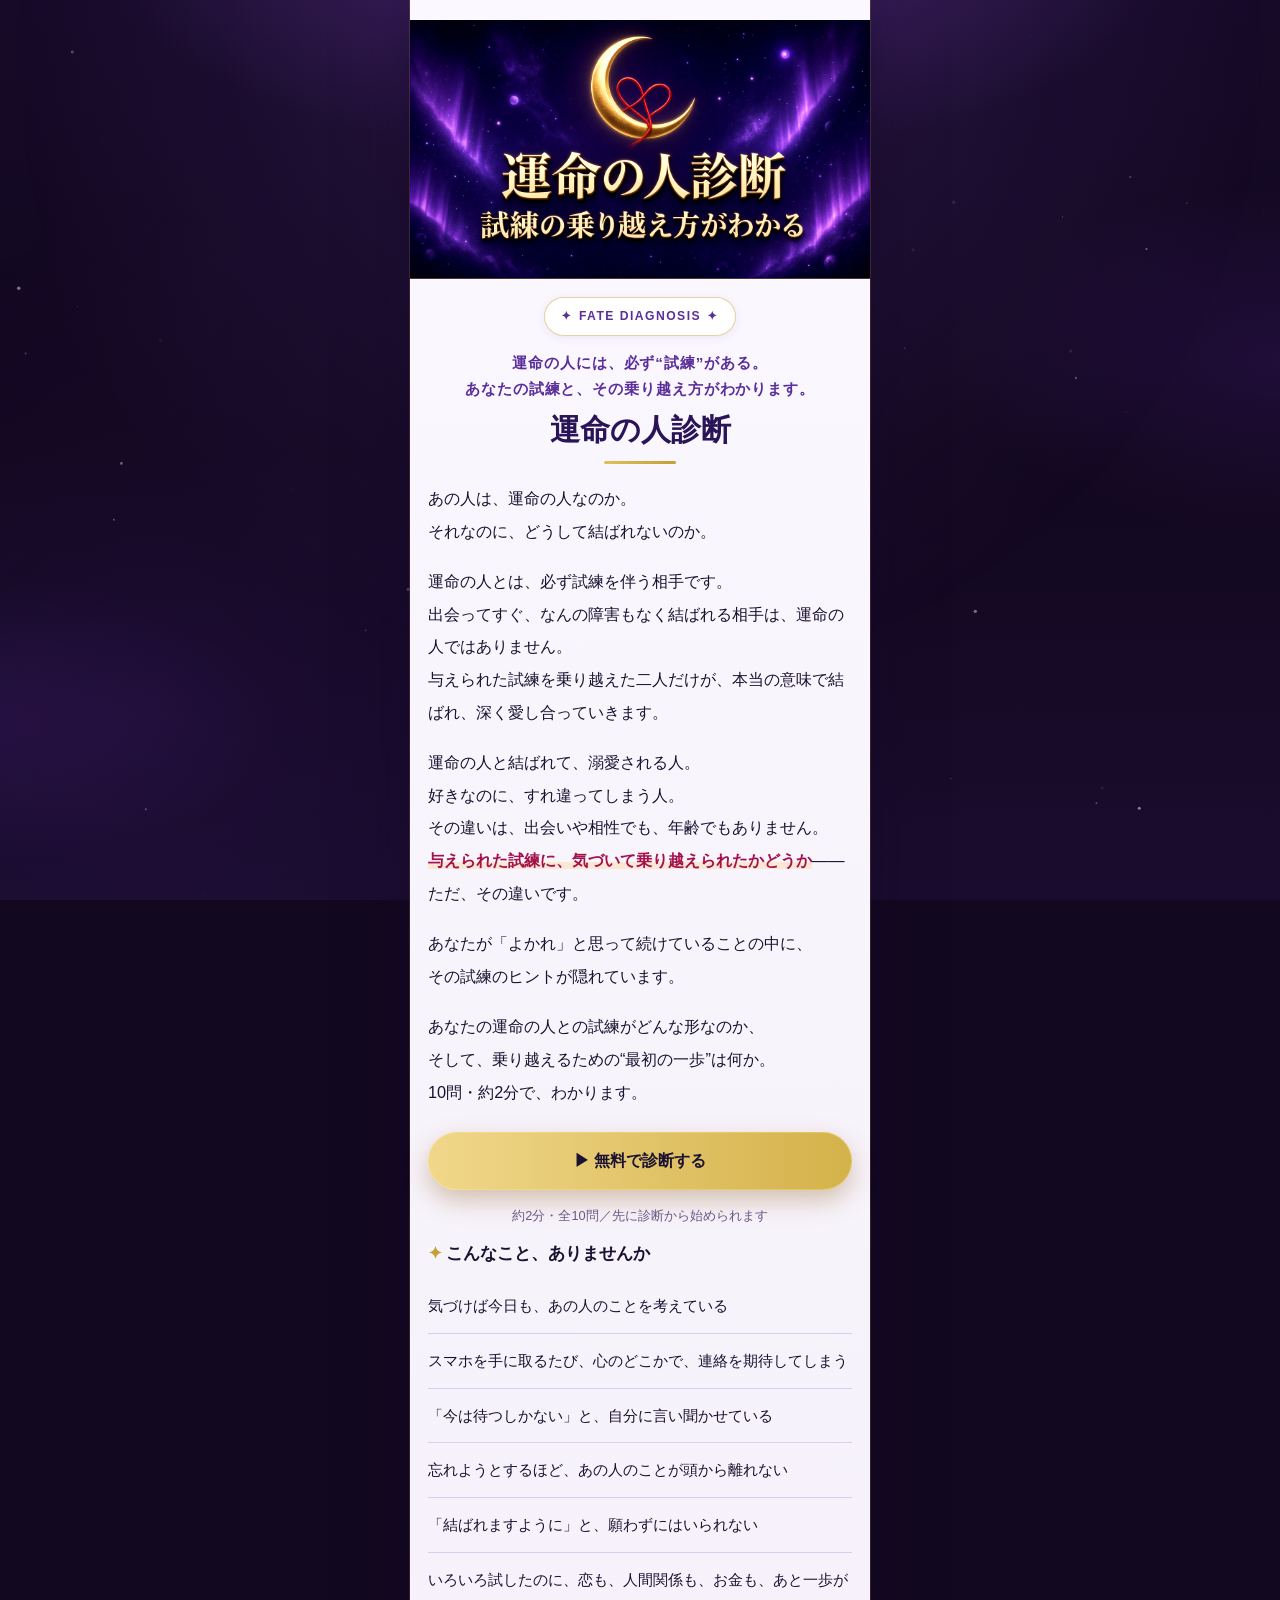
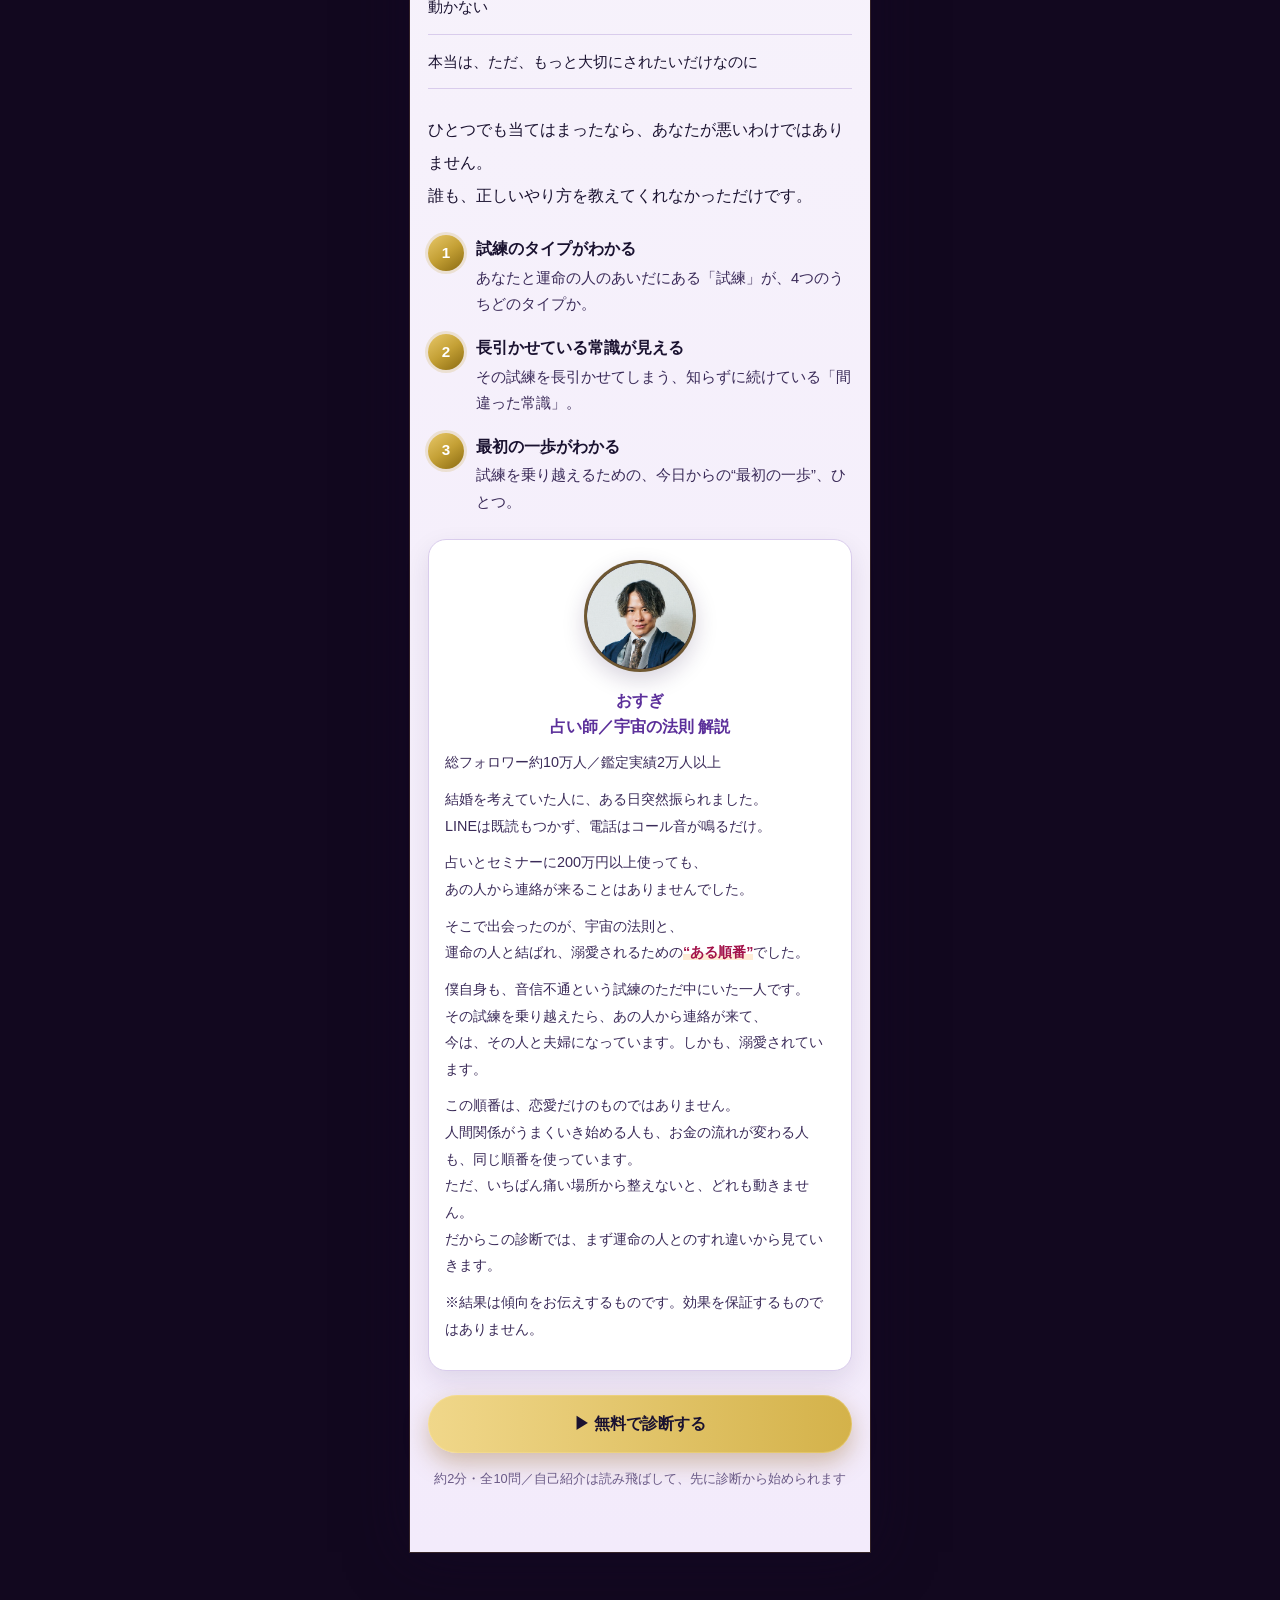
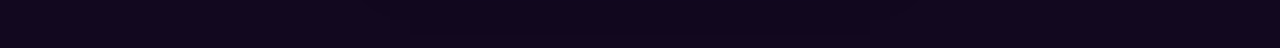
==== unmei/index.html @ 647a7fe6 "Add files via upload" ====
<!DOCTYPE html>
<html lang="ja">
<head>
<meta charset="UTF-8">
<meta name="viewport" content="width=device-width, initial-scale=1.0, viewport-fit=cover">
<title>運命の人診断｜おすぎ</title>
<meta name="description" content="運命の人には、必ず試練がある。あなたの試練と、その乗り越え方が、10問・約2分でわかります。">
<meta property="og:title" content="運命の人診断｜おすぎ">
<meta property="og:description" content="運命の人には、必ず試練がある。あなたの試練と、その乗り越え方がわかります。">
<link rel="stylesheet" href="result.css?v=20261012">
</head>
<body>
<canvas id="cosmicCanvas" aria-hidden="true"></canvas>
<div class="app">

  <section id="intro" class="screen active">
    <div class="hero">
      <img src="images/head_diagnosis.jpg?v=20261012" alt="運命の人診断" width="1280" height="720">
    </div>
    <div class="head-badge"><span>✦</span>FATE DIAGNOSIS<span>✦</span></div>
    <p class="catch">運命の人には、必ず“試練”がある。<br>あなたの試練と、その乗り越え方がわかります。</p>
    <h1>運命の人診断</h1>
    <div class="head-underline"></div>
    <div class="lead">
      <p>あの人は、運命の人なのか。<br>それなのに、どうして結ばれないのか。</p>
      <p>運命の人とは、必ず試練を伴う相手です。<br>出会ってすぐ、なんの障害もなく結ばれる相手は、運命の人ではありません。<br>与えられた試練を乗り越えた二人だけが、本当の意味で結ばれ、深く愛し合っていきます。</p>
      <p>運命の人と結ばれて、溺愛される人。<br>好きなのに、すれ違ってしまう人。<br>その違いは、出会いや相性でも、年齢でもありません。<br><strong>与えられた試練に、気づいて乗り越えられたかどうか</strong>——ただ、その違いです。</p>
      <p>あなたが「よかれ」と思って続けていることの中に、<br>その試練のヒントが隠れています。</p>
      <p>あなたの運命の人との試練がどんな形なのか、<br>そして、乗り越えるための“最初の一歩”は何か。<br>10問・約2分で、わかります。</p>
    </div>

    <button class="primary-btn" id="startBtnTop">▶ 無料で診断する</button>
    <p class="subnote">約2分・全10問／先に診断から始められます</p>

    <h2 class="section-title">こんなこと、ありませんか</h2>
    <ul class="empathy-list">
      <li>気づけば今日も、あの人のことを考えている</li>
      <li>スマホを手に取るたび、心のどこかで、連絡を期待してしまう</li>
      <li>「今は待つしかない」と、自分に言い聞かせている</li>
      <li>忘れようとするほど、あの人のことが頭から離れない</li>
      <li>「結ばれますように」と、願わずにはいられない</li>
      <li>いろいろ試したのに、恋も、人間関係も、お金も、あと一歩が動かない</li>
      <li>本当は、ただ、もっと大切にされたいだけなのに</li>
    </ul>
    <div class="lead">
      <p>ひとつでも当てはまったなら、あなたが悪いわけではありません。<br>誰も、正しいやり方を教えてくれなかっただけです。</p>
    </div>

    <ul class="reason-list">
      <li class="reason-item">
        <div class="reason-num">1</div>
        <div>
          <h3>試練のタイプがわかる</h3>
          <p>あなたと運命の人のあいだにある「試練」が、4つのうちどのタイプか。</p>
        </div>
      </li>
      <li class="reason-item">
        <div class="reason-num">2</div>
        <div>
          <h3>長引かせている常識が見える</h3>
          <p>その試練を長引かせてしまう、知らずに続けている「間違った常識」。</p>
        </div>
      </li>
      <li class="reason-item">
        <div class="reason-num">3</div>
        <div>
          <h3>最初の一歩がわかる</h3>
          <p>試練を乗り越えるための、今日からの“最初の一歩”、ひとつ。</p>
        </div>
      </li>
    </ul>

    <div class="teacher-box">
      <div class="teacher-photo-sm">
        <img src="images/teacher-osugi.png" alt="おすぎ" width="112" height="112">
      </div>
      <h3>おすぎ<br>占い師／宇宙の法則 解説</h3>
      <p>総フォロワー約10万人／鑑定実績2万人以上</p>
      <p>結婚を考えていた人に、ある日突然振られました。<br>LINEは既読もつかず、電話はコール音が鳴るだけ。</p>
      <p>占いとセミナーに200万円以上使っても、<br>あの人から連絡が来ることはありませんでした。</p>
      <p>そこで出会ったのが、宇宙の法則と、<br>運命の人と結ばれ、溺愛されるための<strong>“ある順番”</strong>でした。</p>
      <p>僕自身も、音信不通という試練のただ中にいた一人です。<br>その試練を乗り越えたら、あの人から連絡が来て、<br>今は、その人と夫婦になっています。しかも、溺愛されています。</p>
      <p>この順番は、恋愛だけのものではありません。<br>人間関係がうまくいき始める人も、お金の流れが変わる人も、同じ順番を使っています。<br>ただ、いちばん痛い場所から整えないと、どれも動きません。<br>だからこの診断では、まず運命の人とのすれ違いから見ていきます。</p>
      <p class="note-line">※結果は傾向をお伝えするものです。効果を保証するものではありません。</p>
    </div>

    <button class="primary-btn" id="startBtn">▶ 無料で診断する</button>
    <p class="subnote">約2分・全10問／自己紹介は読み飛ばして、先に診断から始められます</p>
  </section>

  <section id="quiz" class="screen">
    <div class="topbar">
      <span id="qCount">1〜5問目 / 全10問</span>
      <span id="qPct">50%</span>
    </div>
    <div class="bar"><span id="qBar"></span></div>
    <div id="pageQuestions"></div>
    <button class="primary-btn" id="nextBtn" disabled>次へ</button>
  </section>

  <section id="analyze" class="screen">
    <div class="spinner"></div>
    <h2>あなたの試練を視ています…</h2>
    <p>運命の人との乗り越え方を、準備しています</p>
  </section>
</div>

<script src="cosmic.js?v=20261012"></script>
<script>
const PAGE_SIZE = 5;
const QUESTIONS = [
  {
    text: "あの人との今の状況に、いちばん近いのは？",
    choices: [
      { label: "連絡が途切れていて、向こうからの連絡を待っている", type: "A" },
      { label: "忘れようとしているのに、気づくとあの人のことを考えている", type: "B" },
      { label: "「結ばれますように」と、毎日願っている", type: "C" },
      { label: "いろんな方法を試しているのに、何も変わらない", type: "D" }
    ]
  },
  {
    text: "占いや相談で、言われたことがあるのは？",
    choices: [
      { label: "「今は待つ時期です」", type: "A" },
      { label: "「執着を手放せば、戻ってきます」", type: "B" },
      { label: "「強く願えば、叶います」", type: "C" },
      { label: "「正しい方法さえ見つかれば、叶いますよ」", type: "D" }
    ]
  },
  {
    text: "あの人のことで、ついやってしまうのは？",
    choices: [
      { label: "トーク画面を開いて、新しいメッセージがないか確かめる", type: "A" },
      { label: "写真やトーク履歴を消そうとして、結局消せない", type: "B" },
      { label: "寝る前に、あの人と結ばれる場面を何度も思い浮かべる", type: "C" },
      { label: "「復縁 方法」「引き寄せ 叶った」などを検索する", type: "D" }
    ]
  },
  {
    text: "これまで、いちばん続けてきたことは？",
    choices: [
      { label: "あの人を信じて、待つこと", type: "A" },
      { label: "考えないように、前向きでいようとすること", type: "B" },
      { label: "願いの言葉を、唱えたり書いたりすること", type: "C" },
      { label: "本や動画、講座、占いで学ぶこと", type: "D" }
    ]
  },
  {
    text: "不安になったとき、どうしますか？",
    choices: [
      { label: "「いつか戻ってくる」と、自分に言い聞かせる", type: "A" },
      { label: "「不安になると波動が下がる」と、不安を打ち消そうとする", type: "B" },
      { label: "いつもより多く、願いの言葉を唱える", type: "C" },
      { label: "新しい占い師や、新しい方法を探す", type: "D" }
    ]
  },
  {
    text: "「あの人に連絡してみようかな」と思ったとき、近いのは？",
    choices: [
      { label: "「今じゃないかも」と、様子を見る", type: "A" },
      { label: "「期待するとまた落ち込む」と、考えないようにする", type: "B" },
      { label: "「これはサインだ」と思って、願いを強める", type: "C" },
      { label: "「本当に送っていいのか」を、調べてから決めようとする", type: "D" }
    ]
  },
  {
    text: "願いを言葉にするとしたら、近いのは？",
    choices: [
      { label: "「いつか戻ってきてくれますように」", type: "A" },
      { label: "「あの人がいなくても、幸せになれますように」", type: "B" },
      { label: "「あの人と結ばれますように」", type: "C" },
      { label: "「正しい方法が見つかりますように」", type: "D" }
    ]
  },
  {
    text: "友だちに話すと、言われそうなことは？",
    choices: [
      { label: "「いい歳なんだから、いつまで待つの？」", type: "A" },
      { label: "「いい歳なんだから、前を向きなよ」", type: "B" },
      { label: "「願うだけじゃなくて、何かしたら？」", type: "C" },
      { label: "「詳しすぎる。もう先生になれるよ」", type: "D" }
    ]
  },
  {
    text: "これまでにかけたお金や時間で、近いのは？",
    choices: [
      { label: "ほとんど使っていない。待つだけだった", type: "A" },
      { label: "気をまぎらわすために、予定や趣味を増やした", type: "B" },
      { label: "お守りや待ち受け、願いが叶うグッズにお金を使った", type: "C" },
      { label: "占いや講座に、合計で何万円も、何十万も使った", type: "D" }
    ]
  },
  {
    text: "今いちばんつらいのは？（同じ数のときは、これで決まります）",
    choices: [
      { label: "いつまで待てばいいのか、わからない", type: "A" },
      { label: "忘れたいのに、忘れられない", type: "B" },
      { label: "こんなに願っているのに、届かない", type: "C" },
      { label: "こんなに学んだのに、変わらない", type: "D" }
    ]
  }
];

const answers = new Array(QUESTIONS.length).fill(null);
let page = 0;

const screens = {
  intro: document.getElementById("intro"),
  quiz: document.getElementById("quiz"),
  analyze: document.getElementById("analyze")
};

function show(name) {
  Object.values(screens).forEach((el) => el.classList.remove("active"));
  screens[name].classList.add("active");
  window.scrollTo({ top: 0, behavior: "smooth" });
}

function startQuiz() {
  page = 0;
  answers.fill(null);
  show("quiz");
  renderPage();
}

document.getElementById("startBtn").addEventListener("click", startQuiz);
document.getElementById("startBtnTop").addEventListener("click", startQuiz);

function pageRange() {
  const start = page * PAGE_SIZE;
  const end = Math.min(start + PAGE_SIZE, QUESTIONS.length);
  return { start, end };
}

function renderPage() {
  const { start, end } = pageRange();
  const total = QUESTIONS.length;
  document.getElementById("qCount").textContent = `${start + 1}〜${end}問目 / 全${total}問`;
  document.getElementById("qPct").textContent = `${Math.round((end / total) * 100)}%`;
  document.getElementById("qBar").style.width = `${(end / total) * 100}%`;

  const wrap = document.getElementById("pageQuestions");
  wrap.innerHTML = "";
  for (let i = start; i < end; i++) {
    const q = QUESTIONS[i];
    const card = document.createElement("div");
    card.className = "q-card";
    card.innerHTML = `
      <div class="q-label">Q${i + 1}</div>
      <div class="q-text">${q.text}</div>
      <div class="choices"></div>
    `;
    const choices = card.querySelector(".choices");
    q.choices.forEach((c, idx) => {
      const btn = document.createElement("button");
      btn.type = "button";
      btn.className = "choice" + (answers[i] === idx ? " selected" : "");
      btn.textContent = c.label;
      btn.addEventListener("click", () => {
        answers[i] = idx;
        choices.querySelectorAll(".choice").forEach((b) => b.classList.remove("selected"));
        btn.classList.add("selected");
        updateNextBtn();
      });
      choices.appendChild(btn);
    });
    wrap.appendChild(card);
  }
  const remaining = total - end;
  document.getElementById("nextBtn").textContent =
    remaining <= 0 ? "▶ 結果を見る" : `次へ（残り${remaining}問）`;
  updateNextBtn();
}

function updateNextBtn() {
  const { start, end } = pageRange();
  document.getElementById("nextBtn").disabled = !answers.slice(start, end).every((v) => v !== null);
}

document.getElementById("nextBtn").addEventListener("click", () => {
  const { end } = pageRange();
  if (end >= QUESTIONS.length) {
    show("analyze");
    setTimeout(goToTypePage, 1400);
  } else {
    page += 1;
    renderPage();
    window.scrollTo({ top: 0, behavior: "smooth" });
  }
});

function goToTypePage() {
  const scores = { A: 0, B: 0, C: 0, D: 0 };
  QUESTIONS.forEach((q, i) => {
    const choice = q.choices[answers[i]];
    if (choice) scores[choice.type] += 1;
  });
  const order = ["A", "B", "C", "D"];
  const max = Math.max(scores.A, scores.B, scores.C, scores.D);
  const tops = order.filter((type) => scores[type] === max);
  const q10 = QUESTIONS[9].choices[answers[9]];
  const key = tops.length === 1 ? tops[0] : (q10 && tops.indexOf(q10.type) >= 0 ? q10.type : tops[0]);

  try {
    sessionStorage.setItem("unmeiScores", JSON.stringify(scores));
    sessionStorage.setItem("unmeiType", key);
  } catch (e) {}

  const scoreParam = order.map((type) => scores[type]).join(",");
  location.href = "type.html?id=" + key + "&s=" + encodeURIComponent(scoreParam);
}
</script>
</body>
</html>
---- unmei/result.css ----
:root {
  --ink: #1a1230;
  --ink-soft: #3a2a58;
  --muted: #6a5a86;
  --cream: #f7f3fb;
  --cream-deep: #efe6f8;
  --line: #d9ccec;
  --gold: #c4a035;
  --gold-bright: #e0c05a;
  --moon: #5b2f9a;
  --accent: #a3124a;
  --card: #ffffff;
  --outer: #12081f;
  --purple: #6b3fa0;
}
* { box-sizing: border-box; }
html { scroll-behavior: smooth; }
body {
  margin: 0;
  font-family: "Hiragino Sans", "Hiragino Kaku Gothic ProN", "Noto Sans JP", sans-serif;
  color: var(--ink);
  padding-bottom: 96px;
  -webkit-font-smoothing: antialiased;
  line-height: 1.9;
  background: var(--outer);
  position: relative;
  overflow-x: hidden;
}
#cosmicCanvas {
  position: fixed;
  inset: 0;
  width: 100%;
  height: 100%;
  z-index: 0;
  pointer-events: none;
  opacity: .7;
}
body::before {
  content: "";
  position: fixed;
  inset: 0;
  z-index: 0;
  pointer-events: none;
  background:
    radial-gradient(ellipse 70% 42% at 50% -8%, rgba(130, 70, 200, .38), transparent 62%),
    radial-gradient(ellipse 42% 32% at 100% 40%, rgba(80, 30, 140, .22), transparent 60%),
    radial-gradient(ellipse 40% 28% at 0% 80%, rgba(100, 50, 170, .16), transparent 55%),
    linear-gradient(180deg, #160a28 0%, #12081f 50%, #1a0c2e 100%);
}
.page, .app {
  position: relative;
  z-index: 1;
  max-width: 460px;
  margin: 0 auto;
  min-height: 100vh;
  background:
    linear-gradient(180deg, #fcf8ff 0%, var(--cream) 40%, #f3ebfb 100%);
  box-shadow:
    0 0 0 1px rgba(180, 140, 70, .22),
    0 0 56px rgba(20, 8, 40, .55);
}
.page { padding-bottom: 40px; }
.page::before {
  content: "";
  pointer-events: none;
  position: absolute;
  inset: 0;
  background:
    radial-gradient(ellipse 55% 16% at 50% 0%, rgba(212, 170, 80, .08), transparent 70%),
    radial-gradient(ellipse 40% 16% at 88% 100%, rgba(120, 70, 190, .07), transparent 70%);
  z-index: 0;
}
.page > * { position: relative; z-index: 1; }

.cover {
  width: 100%;
  aspect-ratio: 16 / 9;
  overflow: hidden;
  background: #1a1030;
  position: relative;
}
.cover::after {
  content: "";
  position: absolute;
  left: 0; right: 0; bottom: 0;
  height: 28%;
  background: linear-gradient(180deg, transparent, rgba(247, 243, 251, .96));
  pointer-events: none;
}
.cover img {
  width: 100%;
  height: 100%;
  object-fit: cover;
  display: block;
  filter: contrast(1.08) saturate(1.08) brightness(1.04);
}

.sec {
  margin: 0;
  padding: 32px 22px 22px;
}
.sec + .sec { border-top: 1px solid var(--line); }
.sec-result {
  background: linear-gradient(180deg, #f3e8ff 0%, #fcf8ff 70%);
  padding-top: 22px;
}
.sec-break {
  background: linear-gradient(90deg, #fff0f4 0%, #fcf8ff 36%);
  border-left: 4px solid #c44a6a;
  padding-left: 18px;
}
.sec-missing {
  background: linear-gradient(90deg, #efe6ff 0%, #fcf8ff 36%);
  border-left: 4px solid #7a4cb8;
  padding-left: 18px;
}
.sec-video {
  background: linear-gradient(180deg, #2a1848, #1a1034);
  color: #fff8ee;
  border-top: none;
}
.sec-video .sec-head h2,
.sec-video .rich .para,
.sec-video .bullet-list li { color: #fff8ee; }
.sec-video .sec-kicker { color: var(--gold-bright); }
.sec-video .rich .hl {
  color: #ffe08a;
  background: linear-gradient(180deg, transparent 62%, rgba(180, 80, 160, .45) 62%);
}
.sec-story {
  background: linear-gradient(180deg, #fffdf9 0%, #f7f0ff 100%);
}
.sec-final {
  text-align: center;
  padding-bottom: 48px;
}

.sec-head {
  display: flex;
  gap: 12px;
  align-items: flex-start;
  margin-bottom: 16px;
}
.sec-ico {
  width: 36px;
  height: 36px;
  border-radius: 50%;
  display: grid;
  place-items: center;
  background: linear-gradient(145deg, #e8c86a 0%, #c4a035 45%, #8a6a10 100%);
  color: #fff;
  font-size: .85rem;
  font-weight: 800;
  flex-shrink: 0;
  box-shadow: 0 0 0 3px rgba(196, 160, 53, .2), 0 4px 12px rgba(80, 30, 120, .18);
}
.ico-warn {
  background: linear-gradient(145deg, #f0a0b0, #c44a6a 50%, #8a2840);
}
.sec-video .sec-ico {
  background: linear-gradient(145deg, #e8c86a, #c4a035 50%, #8a6a10);
}
.sec-kicker {
  display: block;
  font-size: .68rem;
  letter-spacing: .18em;
  color: var(--gold);
  font-weight: 800;
  margin-bottom: 5px;
}
.sec-head h2 {
  margin: 0;
  font-family: "Hiragino Mincho ProN", "Hiragino Mincho Pro", "Yu Mincho", "Noto Serif JP", serif;
  font-size: 1.18rem;
  line-height: 1.55;
  font-weight: 700;
  color: var(--ink);
}

.result-badge {
  display: inline-flex;
  align-items: center;
  gap: 6px;
  padding: 7px 14px;
  border-radius: 999px;
  background: #fff;
  border: 1px solid rgba(196, 160, 53, .4);
  color: var(--moon);
  font-size: .76rem;
  font-weight: 800;
  margin: 0 0 14px;
  box-shadow: 0 2px 10px rgba(80, 40, 120, .08);
}
.type-title {
  margin: 0 0 12px;
  font-family: "Hiragino Mincho ProN", "Hiragino Mincho Pro", "Yu Mincho", "Noto Serif JP", serif;
  font-size: 1.62rem;
  line-height: 1.4;
  font-weight: 700;
  color: #2a1458;
}
.type-sub {
  margin: 0 0 16px;
  font-size: 1rem;
  line-height: 1.9;
  color: var(--ink-soft);
  font-weight: 600;
}
.keywords {
  display: flex;
  flex-wrap: wrap;
  gap: 8px;
  margin: 0 0 18px;
}
.keyword-chip {
  display: inline-block;
  padding: 7px 12px;
  border-radius: 999px;
  background: #fff;
  border: 1px solid var(--line);
  color: var(--moon);
  font-size: .8rem;
  font-weight: 700;
}

.rich .para {
  margin: 0 0 1.15em;
  font-size: 1.05rem;
  line-height: 2.1;
  color: var(--ink);
  letter-spacing: .03em;
  font-weight: 500;
}
.rich .para:last-child { margin-bottom: 0; }
.rich .para-gap { height: .8em; }
.rich .hl {
  color: var(--accent);
  font-weight: 800;
  background: linear-gradient(180deg, transparent 62%, rgba(255, 210, 160, .6) 62%);
  padding: 0 .05em;
}

.hl-art {
  margin: 0.7em 0 1.35em;
  border-radius: 14px;
  overflow: hidden;
  box-shadow:
    0 0 0 1px rgba(196, 160, 53, .42),
    0 12px 28px rgba(20, 8, 40, .24);
  background: #160a28;
}
.hl-art-img {
  display: block;
  width: 100%;
  height: auto;
  vertical-align: top;
  filter: contrast(1.06) brightness(1.03);
}
.hl-art-inner {
  position: relative;
  padding: 24px 16px 22px;
  text-align: center;
  background: linear-gradient(180deg, #2a1650, #160a28);
}
.hl-art-text {
  display: grid;
  gap: .45em;
  justify-items: center;
}
.hl-art-text span {
  display: inline-block;
  max-width: 100%;
  font-family: "Hiragino Mincho ProN", "Yu Mincho", serif;
  font-size: clamp(1.05rem, 4.4vw, 1.24rem);
  font-weight: 700;
  letter-spacing: .05em;
  line-height: 1.55;
  color: #fff8e7;
  text-shadow: 0 0 2px #1a0a30, 0 2px 0 #1a0a30, 0 0 14px rgba(255, 200, 80, .45);
}

.bullet-list {
  margin: 0 0 1.2em;
  padding: 0 0 0 1.15em;
}
.bullet-list li {
  margin: 0 0 .8em;
  font-size: .98rem;
  line-height: 1.95;
  color: var(--ink);
}
.note-line {
  margin: 14px 0 0;
  font-size: .8rem;
  line-height: 1.75;
  color: var(--muted);
}
.sec-video .note-line { color: #d4c4e8; }

.story-card {
  margin: 0 0 8px;
  padding: 16px 14px;
  border-radius: 16px;
  background: #fff;
  border: 1px solid var(--line);
  box-shadow: 0 6px 18px rgba(40, 16, 70, .07);
}
.story-meta {
  margin: 10px 0 0;
  font-size: .78rem;
  line-height: 1.7;
  color: var(--muted);
}

.section-banner {
  display: block;
  margin: 0 0 18px;
  border-radius: 14px;
  overflow: hidden;
  box-shadow: 0 8px 22px rgba(20, 8, 40, .28);
  border: 1px solid rgba(196, 160, 53, .35);
}
.section-banner img {
  width: 100%;
  height: auto;
  display: block;
  background: #1a1030;
}

.teacher { text-align: center; }
.teacher-photo, .teacher-photo-sm {
  margin: 0 auto 16px;
  border-radius: 50%;
  overflow: hidden;
  border: 3px solid rgba(196, 160, 53, .5);
  box-shadow: 0 8px 22px rgba(40, 16, 70, .18);
  background: #1a1030;
}
.teacher-photo { width: 132px; height: 132px; }
.teacher-photo-sm { width: 112px; height: 112px; }
.teacher-photo img, .teacher-photo-sm img {
  width: 100%;
  height: 100%;
  object-fit: cover;
  display: block;
}
.teacher-name {
  margin: 0 0 4px;
  font-family: "Hiragino Mincho ProN", "Yu Mincho", serif;
  font-size: 1.18rem;
  font-weight: 700;
}
.teacher-role {
  margin: 0 0 14px;
  font-size: .88rem;
  font-weight: 700;
  color: var(--moon);
}
.teacher .rich { text-align: left; }

.primary-btn {
  display: block;
  width: 100%;
  text-align: center;
  text-decoration: none;
  border: none;
  border-radius: 999px;
  padding: 18px 16px;
  font-size: 1.02rem;
  font-weight: 800;
  color: #1a1230;
  background: linear-gradient(90deg, #f0d78a, #d4b24a 50%, #b89020);
  background-size: 200% 100%;
  box-shadow: 0 10px 24px rgba(140, 90, 20, .34), 0 0 0 1px rgba(255, 230, 160, .3) inset;
  cursor: pointer;
  transition: transform .2s ease, box-shadow .2s ease;
  animation: btn-zoom 1.8s ease-in-out infinite, btn-shine 4s ease-in-out infinite;
}
.primary-btn:hover {
  transform: scale(1.03);
  animation-play-state: paused;
}
.primary-btn-lg { padding: 20px 16px; font-size: 1.06rem; }
.primary-btn:disabled { opacity: .45; cursor: not-allowed; animation: none; }
@keyframes btn-zoom {
  0%, 100% { transform: scale(1); }
  50% {
    transform: scale(1.03);
    box-shadow: 0 12px 28px rgba(140, 90, 20, .42), 0 0 0 5px rgba(212, 160, 23, .14);
  }
}
@keyframes btn-shine {
  0%, 100% { background-position: 0% 50%; }
  50% { background-position: 100% 50%; }
}
.btn-note {
  margin: 12px 0 0;
  text-align: center;
  font-size: .8rem;
  color: var(--muted);
  line-height: 1.65;
}
.sec-video .btn-note { color: #e8d9b0; }
.ghost-btn {
  display: inline-block;
  margin-top: 18px;
  color: var(--moon);
  font-size: .9rem;
  text-decoration: none;
  font-weight: 700;
}

.sticky-cta {
  position: fixed;
  left: 0;
  right: 0;
  bottom: 0;
  padding: 12px 16px calc(12px + env(safe-area-inset-bottom));
  background: rgba(18, 8, 31, .92);
  backdrop-filter: blur(12px);
  transform: translateY(110%);
  transition: transform .35s cubic-bezier(.22, 1, .36, 1);
  z-index: 40;
  box-shadow: 0 -8px 24px rgba(10, 5, 20, .45);
}
.sticky-cta.is-on { transform: translateY(0); }
.sticky-cta .primary-btn {
  max-width: 460px;
  margin: 0 auto;
}

/* intro / quiz */
.app { padding: 0 18px 48px; }
.screen { display: none; animation: fadeIn .35s ease; }
.screen.active { display: block; }
@keyframes fadeIn {
  from { opacity: 0; transform: translateY(8px); }
  to { opacity: 1; transform: translateY(0); }
}
#intro { text-align: center; padding-top: 20px; }
.hero {
  width: calc(100% + 36px);
  margin: 0 -18px 18px;
  aspect-ratio: 16 / 9;
  overflow: hidden;
  background: #1a1030;
  border-bottom: 1px solid rgba(196, 160, 53, .28);
}
.hero img {
  width: 100%;
  height: 100%;
  object-fit: cover;
  display: block;
  filter: contrast(1.08) saturate(1.06) brightness(1.05);
}
.head-badge {
  display: inline-flex;
  align-items: center;
  gap: 6px;
  padding: 7px 16px;
  border-radius: 999px;
  background: #fff;
  border: 1px solid rgba(196, 160, 53, .45);
  box-shadow: 0 2px 10px rgba(80, 40, 120, .08);
  font-size: .76rem;
  font-weight: 800;
  letter-spacing: .12em;
  color: var(--moon);
  margin-bottom: 14px;
}
.catch {
  margin: 0 0 8px;
  font-size: .95rem;
  font-weight: 700;
  letter-spacing: .06em;
  color: var(--moon);
  line-height: 1.7;
}
#intro h1, .intro-title {
  font-family: "Hiragino Mincho ProN", "Yu Mincho", "Noto Serif JP", serif;
  font-size: 1.85rem;
  line-height: 1.4;
  margin: 0 0 10px;
  font-weight: 700;
  color: #2a1458;
}
.head-underline {
  width: 72px;
  height: 3px;
  margin: 0 auto 18px;
  border-radius: 999px;
  background: linear-gradient(90deg, #e0c05a, #c4a035);
}
.lead { margin: 0 0 24px; text-align: left; }
.lead p {
  color: var(--ink);
  font-size: 1.02rem;
  line-height: 2;
  margin: 0 0 1.1em;
  font-weight: 500;
}
.lead p:last-child { margin-bottom: 0; }
.lead strong, .teacher-box strong {
  color: var(--accent);
  font-weight: 800;
  background: linear-gradient(180deg, transparent 62%, rgba(255, 220, 180, .55) 62%);
}
.section-title {
  margin: 0 0 12px;
  font-family: "Hiragino Mincho ProN", "Yu Mincho", serif;
  font-size: 1.08rem;
  font-weight: 700;
  line-height: 1.5;
  color: var(--ink);
  text-align: left;
}
.section-title::before { content: "✦ "; color: var(--gold); }
.empathy-list {
  margin: 0 0 24px;
  padding: 0;
  list-style: none;
  text-align: left;
}
.empathy-list li {
  padding: 13px 0;
  border-bottom: 1px solid var(--line);
  font-size: .96rem;
  line-height: 1.8;
  color: var(--ink);
}
.reason-list { text-align: left; margin: 0 0 24px; padding: 0; }
.reason-item {
  list-style: none;
  display: grid;
  grid-template-columns: 36px 1fr;
  gap: 12px;
  margin-bottom: 16px;
}
.reason-item h3 { margin: 2px 0 4px; font-size: 1.02rem; line-height: 1.45; color: var(--ink); }
.reason-item p { margin: 0; font-size: .92rem; line-height: 1.8; color: var(--ink-soft); }
.reason-num {
  width: 36px;
  height: 36px;
  border-radius: 50%;
  display: grid;
  place-items: center;
  font-size: .95rem;
  font-weight: 800;
  color: #fff;
  background: linear-gradient(145deg, #e8c86a, #c4a035 50%, #8a6a10);
  box-shadow: 0 0 0 3px rgba(196, 160, 53, .2);
}
.teacher-box {
  margin: 0 0 24px;
  padding: 20px 16px 18px;
  border-radius: 18px;
  background: #fff;
  border: 1px solid var(--line);
  box-shadow: 0 10px 26px rgba(40, 16, 70, .1);
  text-align: left;
}
.teacher-box h3 {
  margin: 0 0 10px;
  font-size: 1rem;
  line-height: 1.6;
  color: var(--moon);
  text-align: center;
  font-family: "Hiragino Mincho ProN", "Yu Mincho", serif;
}
.teacher-box p {
  margin: 0 0 10px;
  font-size: .9rem;
  line-height: 1.85;
  color: var(--ink-soft);
}
.subnote { margin-top: 14px; font-size: .8rem; color: var(--muted); }

#quiz { padding-top: 24px; }
.topbar {
  display: flex;
  justify-content: space-between;
  margin-bottom: 10px;
  font-size: .82rem;
  color: var(--muted);
  font-weight: 600;
}
.bar {
  height: 7px;
  background: #e8def4;
  border-radius: 999px;
  overflow: hidden;
  margin-bottom: 24px;
}
.bar > span {
  display: block;
  height: 100%;
  width: 0%;
  background: linear-gradient(90deg, #9b6ad4, #6b3fa0);
  transition: width .25s ease;
}
.q-card {
  background: var(--card);
  border-radius: 18px;
  padding: 18px 16px;
  box-shadow: 0 10px 26px rgba(40, 16, 70, .1);
  margin-bottom: 12px;
  border: 1px solid var(--line);
}
.q-label { color: var(--gold); font-size: .74rem; font-weight: 800; letter-spacing: .1em; margin-bottom: 8px; }
.q-text { font-size: 1.05rem; font-weight: 700; line-height: 1.65; text-align: left; color: var(--ink); }
.choices { margin-top: 12px; display: grid; gap: 8px; }
.choice {
  width: 100%;
  text-align: left;
  border: 1.5px solid var(--line);
  background: #fff;
  border-radius: 14px;
  padding: 13px 14px;
  font-size: .94rem;
  line-height: 1.55;
  color: var(--ink);
  cursor: pointer;
}
.choice.selected {
  border-color: var(--purple);
  background: #f4ecff;
  box-shadow: 0 0 0 2px rgba(107, 63, 160, .16);
}
#analyze { text-align: center; padding-top: 120px; }
.spinner {
  width: 64px;
  height: 64px;
  margin: 0 auto 24px;
  border-radius: 50%;
  border: 4px solid #e8def4;
  border-top-color: var(--gold);
  animation: spin .8s linear infinite;
}
@keyframes spin { to { transform: rotate(360deg); } }
#analyze h2 {
  font-family: "Hiragino Mincho ProN", "Yu Mincho", serif;
  font-size: 1.2rem;
  margin: 0 0 8px;
  color: var(--ink);
}
#analyze p { color: var(--ink-soft); font-size: .95rem; line-height: 1.8; }

.limit-chip {
  display: inline-block;
  margin: 0 0 12px;
  padding: 6px 12px;
  border-radius: 999px;
  background: rgba(255, 220, 140, .16);
  color: #ffe08a;
  font-size: .78rem;
  font-weight: 800;
  letter-spacing: .06em;
}
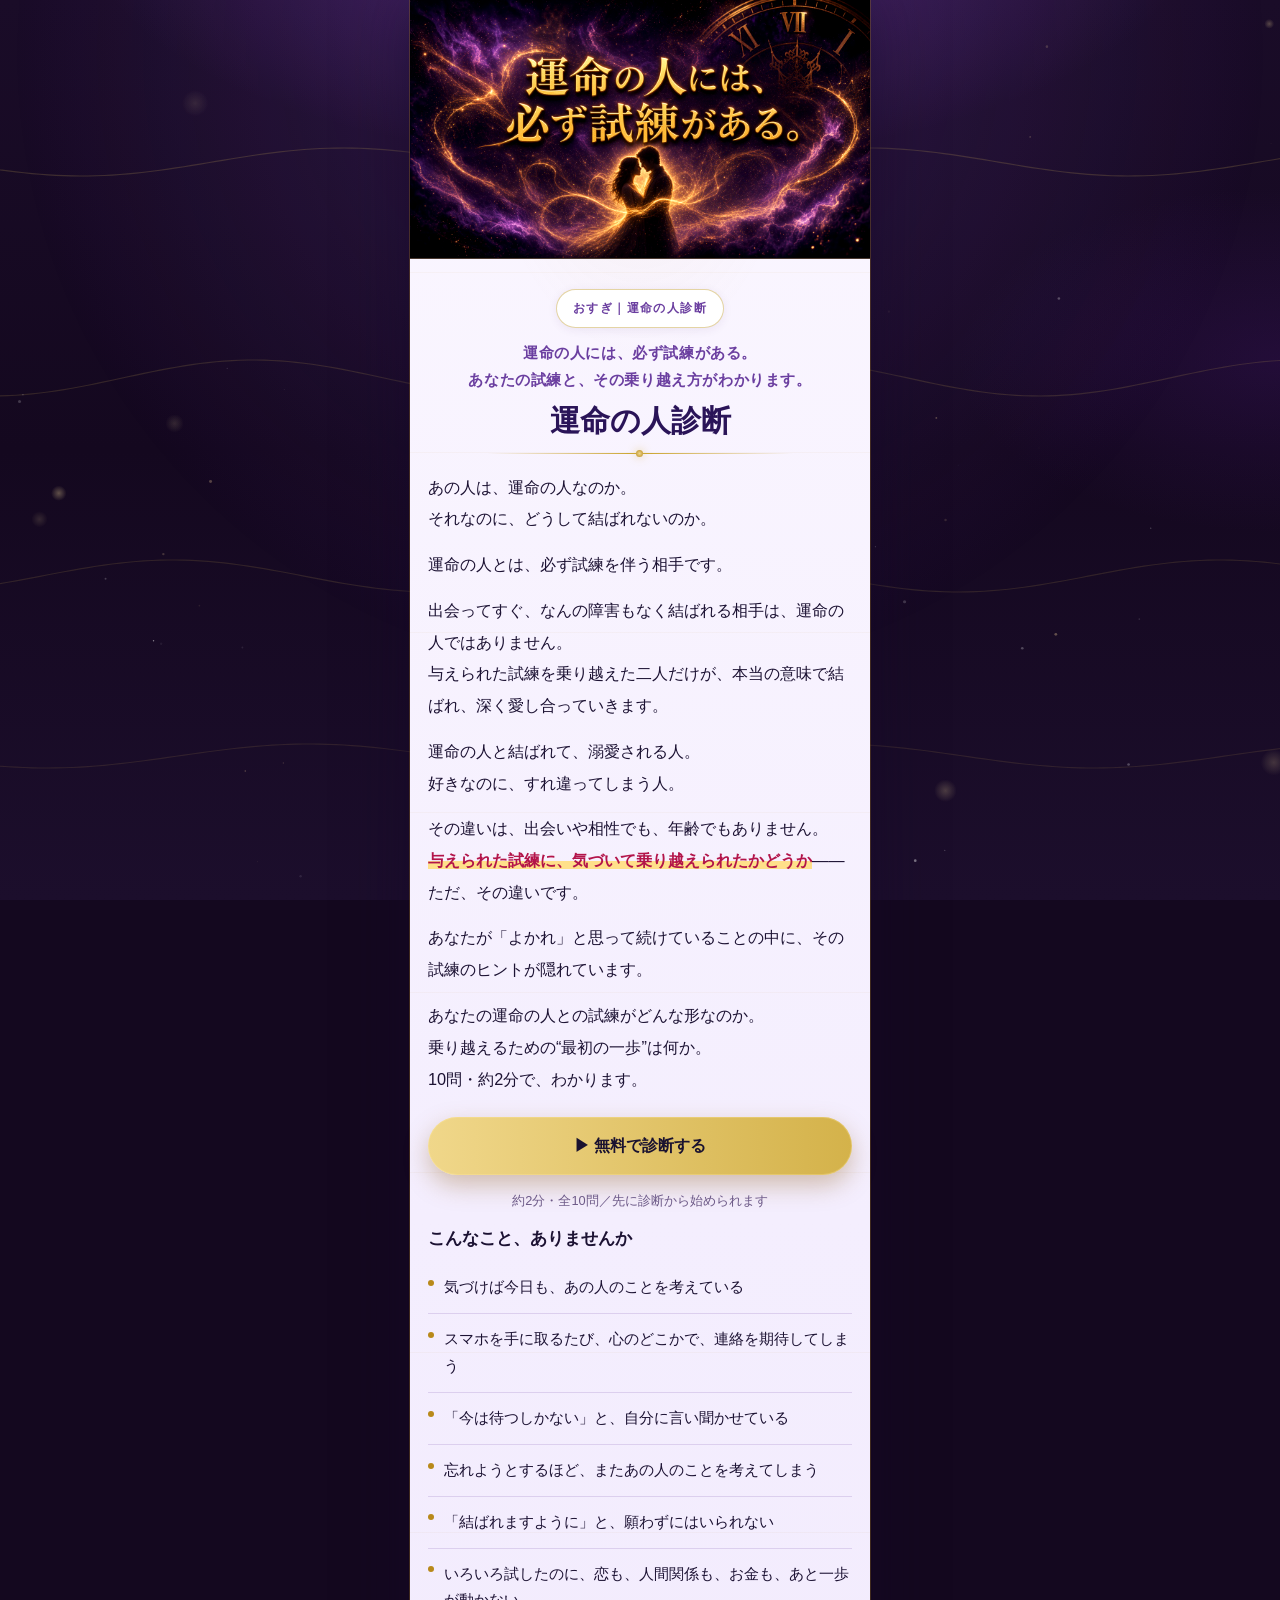
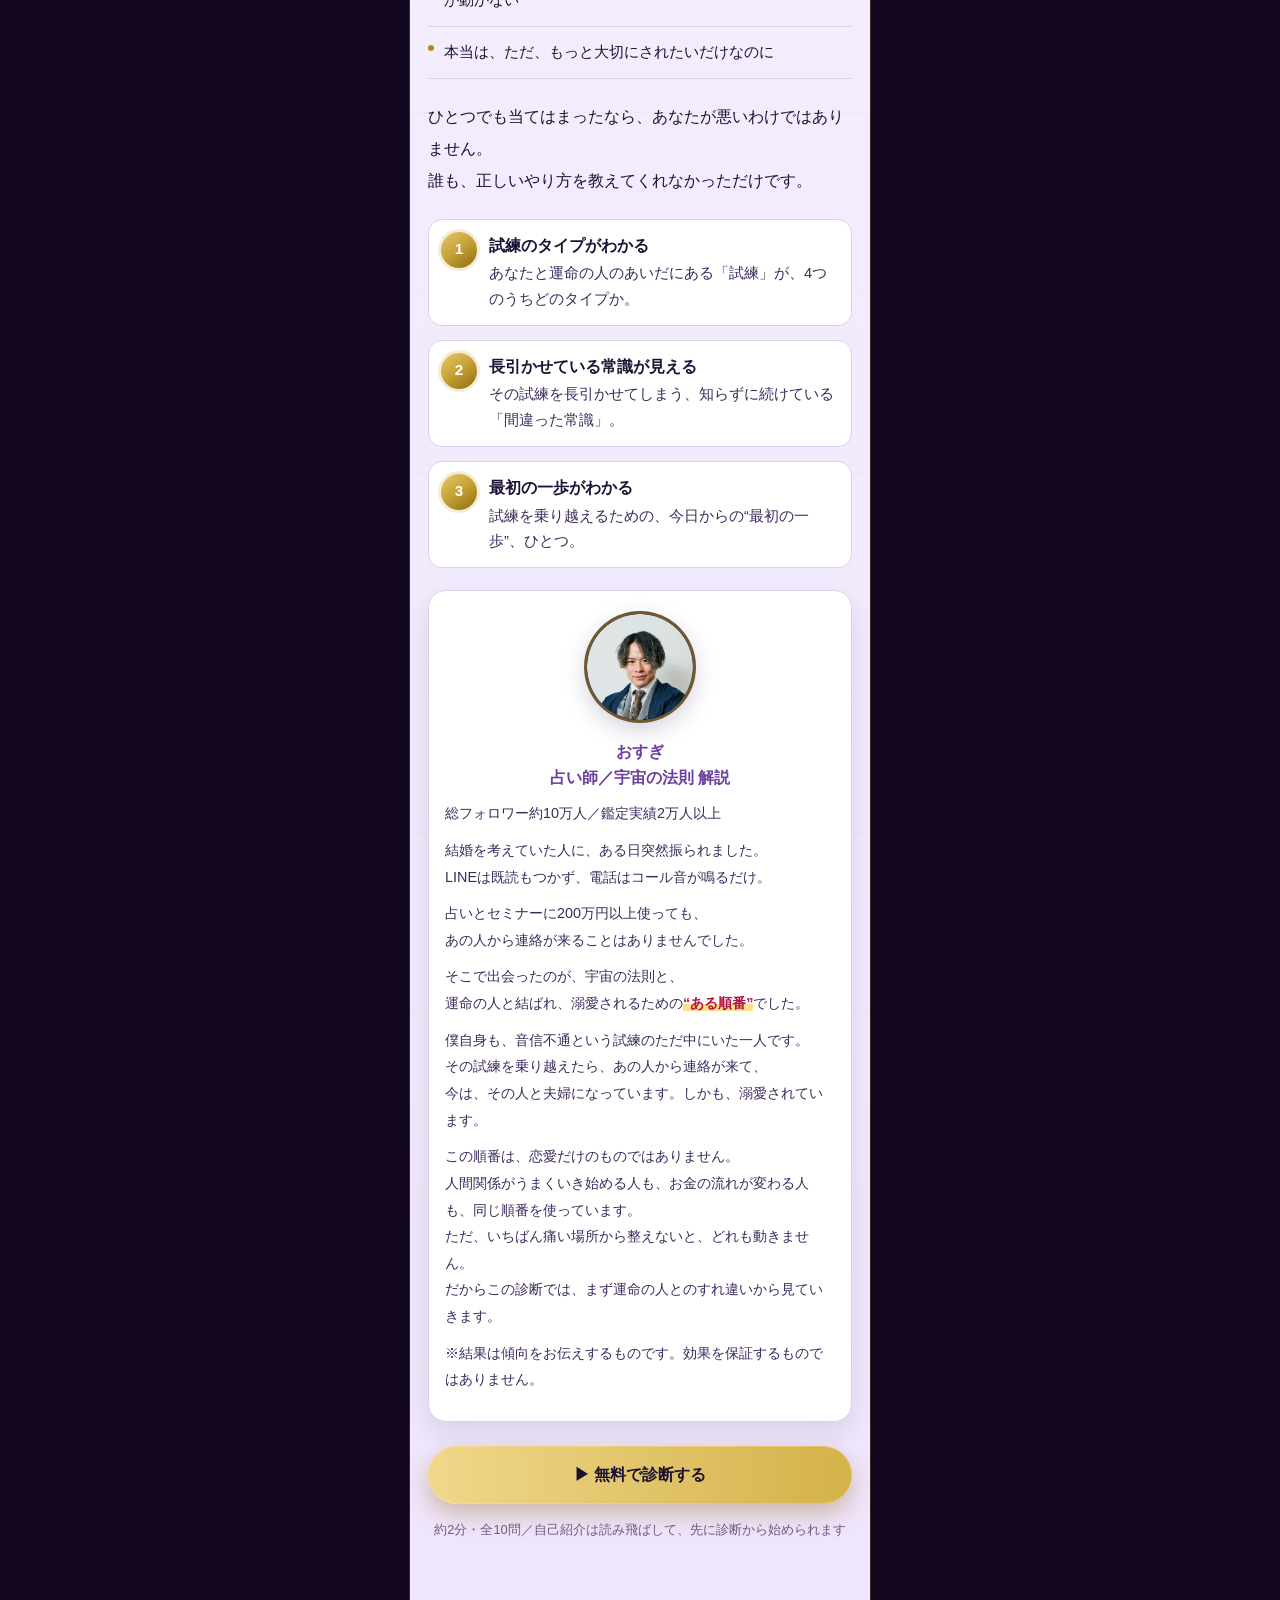
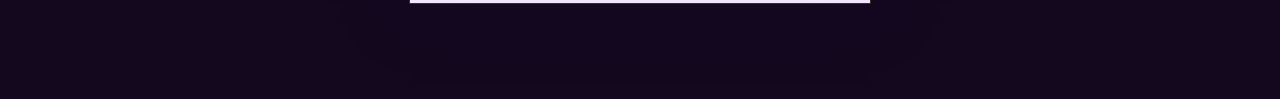
==== commit b18b54dc: "Add files via upload" ====
--- a/unmei/index.html
+++ b/unmei/index.html
@@ -1,4 +1,5 @@
 <!DOCTYPE html>
+<!-- SITE=unmei 公開=https://knttnhtt9k-beep.github.io/osugi/unmei/ ルートに上げない -->
 <html lang="ja">
 <head>
 <meta charset="UTF-8">
@@ -7,7 +8,7 @@
 <meta name="description" content="運命の人には、必ず試練がある。あなたの試練と、その乗り越え方が、10問・約2分でわかります。">
 <meta property="og:title" content="運命の人診断｜おすぎ">
 <meta property="og:description" content="運命の人には、必ず試練がある。あなたの試練と、その乗り越え方がわかります。">
-<link rel="stylesheet" href="result.css?v=20261012">
+<link rel="stylesheet" href="result.css?v=20261012d">
 </head>
 <body>
 <canvas id="cosmicCanvas" aria-hidden="true"></canvas>
@@ -15,18 +16,20 @@
 
   <section id="intro" class="screen active">
     <div class="hero">
-      <img src="images/head_diagnosis.jpg?v=20261012" alt="運命の人診断" width="1280" height="720">
-    </div>
-    <div class="head-badge"><span>✦</span>FATE DIAGNOSIS<span>✦</span></div>
-    <p class="catch">運命の人には、必ず“試練”がある。<br>あなたの試練と、その乗り越え方がわかります。</p>
+      <img src="images/head_diagnosis.jpg?v=20261012d" alt="運命の人診断" width="1280" height="720">
+    </div>
+    <p class="head-badge">おすぎ｜運命の人診断</p>
+    <p class="catch">運命の人には、必ず試練がある。<br>あなたの試練と、その乗り越え方がわかります。</p>
     <h1>運命の人診断</h1>
-    <div class="head-underline"></div>
+    <span class="thread-rule" aria-hidden="true"></span>
     <div class="lead">
       <p>あの人は、運命の人なのか。<br>それなのに、どうして結ばれないのか。</p>
-      <p>運命の人とは、必ず試練を伴う相手です。<br>出会ってすぐ、なんの障害もなく結ばれる相手は、運命の人ではありません。<br>与えられた試練を乗り越えた二人だけが、本当の意味で結ばれ、深く愛し合っていきます。</p>
-      <p>運命の人と結ばれて、溺愛される人。<br>好きなのに、すれ違ってしまう人。<br>その違いは、出会いや相性でも、年齢でもありません。<br><strong>与えられた試練に、気づいて乗り越えられたかどうか</strong>——ただ、その違いです。</p>
-      <p>あなたが「よかれ」と思って続けていることの中に、<br>その試練のヒントが隠れています。</p>
-      <p>あなたの運命の人との試練がどんな形なのか、<br>そして、乗り越えるための“最初の一歩”は何か。<br>10問・約2分で、わかります。</p>
+      <p>運命の人とは、必ず試練を伴う相手です。</p>
+      <p>出会ってすぐ、なんの障害もなく結ばれる相手は、運命の人ではありません。<br>与えられた試練を乗り越えた二人だけが、本当の意味で結ばれ、深く愛し合っていきます。</p>
+      <p>運命の人と結ばれて、溺愛される人。<br>好きなのに、すれ違ってしまう人。</p>
+      <p>その違いは、出会いや相性でも、年齢でもありません。<br><strong>与えられた試練に、気づいて乗り越えられたかどうか</strong>——ただ、その違いです。</p>
+      <p>あなたが「よかれ」と思って続けていることの中に、その試練のヒントが隠れています。</p>
+      <p>あなたの運命の人との試練がどんな形なのか。<br>乗り越えるための“最初の一歩”は何か。<br>10問・約2分で、わかります。</p>
     </div>
 
     <button class="primary-btn" id="startBtnTop">▶ 無料で診断する</button>
@@ -37,7 +40,7 @@
       <li>気づけば今日も、あの人のことを考えている</li>
       <li>スマホを手に取るたび、心のどこかで、連絡を期待してしまう</li>
       <li>「今は待つしかない」と、自分に言い聞かせている</li>
-      <li>忘れようとするほど、あの人のことが頭から離れない</li>
+      <li>忘れようとするほど、またあの人のことを考えてしまう</li>
       <li>「結ばれますように」と、願わずにはいられない</li>
       <li>いろいろ試したのに、恋も、人間関係も、お金も、あと一歩が動かない</li>
       <li>本当は、ただ、もっと大切にされたいだけなのに</li>
@@ -105,7 +108,7 @@
   </section>
 </div>
 
-<script src="cosmic.js?v=20261012"></script>
+<script src="cosmic.js?v=20261012d"></script>
 <script>
 const PAGE_SIZE = 5;
 const QUESTIONS = [
--- a/unmei/result.css
+++ b/unmei/result.css
@@ -1,17 +1,17 @@
 :root {
-  --ink: #1a1230;
-  --ink-soft: #3a2a58;
-  --muted: #6a5a86;
-  --cream: #f7f3fb;
-  --cream-deep: #efe6f8;
-  --line: #d9ccec;
-  --gold: #c4a035;
+  --ink: #1c1233;
+  --ink-soft: #3d2a5c;
+  --muted: #6d5a88;
+  --paper: #f4eefe;
+  --paper-2: #fbf7ff;
+  --line: #dccfee;
+  --gold: #b8891a;
   --gold-bright: #e0c05a;
-  --moon: #5b2f9a;
-  --accent: #a3124a;
+  --rose: #b3144a;
+  --violet: #6b3fa0;
+  --outer: #14081f;
+  --offer: #1a0d2e;
   --card: #ffffff;
-  --outer: #12081f;
-  --purple: #6b3fa0;
 }
 * { box-sizing: border-box; }
 html { scroll-behavior: smooth; }
@@ -33,7 +33,7 @@
   height: 100%;
   z-index: 0;
   pointer-events: none;
-  opacity: .7;
+  opacity: .85;
 }
 body::before {
   content: "";
@@ -42,11 +42,11 @@
   z-index: 0;
   pointer-events: none;
   background:
-    radial-gradient(ellipse 70% 42% at 50% -8%, rgba(130, 70, 200, .38), transparent 62%),
-    radial-gradient(ellipse 42% 32% at 100% 40%, rgba(80, 30, 140, .22), transparent 60%),
-    radial-gradient(ellipse 40% 28% at 0% 80%, rgba(100, 50, 170, .16), transparent 55%),
-    linear-gradient(180deg, #160a28 0%, #12081f 50%, #1a0c2e 100%);
-}
+    radial-gradient(ellipse 70% 42% at 50% -8%, rgba(140, 70, 210, .36), transparent 62%),
+    radial-gradient(ellipse 42% 32% at 100% 40%, rgba(90, 30, 150, .2), transparent 60%),
+    linear-gradient(180deg, #1a0c28 0%, #14081f 50%, #1c0e2c 100%);
+}
+
 .page, .app {
   position: relative;
   z-index: 1;
@@ -54,25 +54,52 @@
   margin: 0 auto;
   min-height: 100vh;
   background:
-    linear-gradient(180deg, #fcf8ff 0%, var(--cream) 40%, #f3ebfb 100%);
+    linear-gradient(180deg, #fbf7ff 0%, var(--paper) 38%, #efe6fb 100%);
   box-shadow:
-    0 0 0 1px rgba(180, 140, 70, .22),
+    0 0 0 1px rgba(184, 137, 26, .28),
     0 0 56px rgba(20, 8, 40, .55);
 }
 .page { padding-bottom: 40px; }
-.page::before {
+.page::before, .app::before {
   content: "";
   pointer-events: none;
   position: absolute;
   inset: 0;
   background:
-    radial-gradient(ellipse 55% 16% at 50% 0%, rgba(212, 170, 80, .08), transparent 70%),
-    radial-gradient(ellipse 40% 16% at 88% 100%, rgba(120, 70, 190, .07), transparent 70%);
+    radial-gradient(ellipse 55% 16% at 50% 0%, rgba(212, 170, 80, .1), transparent 70%),
+    repeating-linear-gradient(
+      180deg,
+      transparent 0 92px,
+      rgba(184, 137, 26, .045) 92px 93px,
+      transparent 93px 180px
+    );
   z-index: 0;
-}
-.page > * { position: relative; z-index: 1; }
-
-.cover {
+  mask-image: linear-gradient(180deg, transparent 0, #000 80px, #000 calc(100% - 80px), transparent);
+}
+.page > *, .app > .screen > * { position: relative; z-index: 1; }
+
+.thread-rule {
+  display: block;
+  width: 72%;
+  height: 1px;
+  margin: 0 auto 18px;
+  background: linear-gradient(90deg, transparent, #c9a227, transparent);
+  position: relative;
+}
+.thread-rule::after {
+  content: "";
+  position: absolute;
+  left: 50%;
+  top: 50%;
+  width: 7px;
+  height: 7px;
+  margin: -3.5px 0 0 -3.5px;
+  border-radius: 50%;
+  background: radial-gradient(circle, #f0d78a, #b8891a);
+  box-shadow: 0 0 8px rgba(224, 192, 90, .7);
+}
+
+.cover, .hero {
   width: 100%;
   aspect-ratio: 16 / 9;
   overflow: hidden;
@@ -83,11 +110,11 @@
   content: "";
   position: absolute;
   left: 0; right: 0; bottom: 0;
-  height: 28%;
-  background: linear-gradient(180deg, transparent, rgba(247, 243, 251, .96));
+  height: 22%;
+  background: linear-gradient(180deg, transparent, rgba(244, 238, 254, .96));
   pointer-events: none;
 }
-.cover img {
+.cover img, .hero img {
   width: 100%;
   height: 100%;
   object-fit: cover;
@@ -97,49 +124,81 @@
 
 .sec {
   margin: 0;
-  padding: 32px 22px 22px;
+  padding: 30px 22px 20px;
 }
 .sec + .sec { border-top: 1px solid var(--line); }
 .sec-result {
-  background: linear-gradient(180deg, #f3e8ff 0%, #fcf8ff 70%);
-  padding-top: 22px;
+  background: linear-gradient(180deg, #efe4ff 0%, #fbf7ff 72%);
+  padding-top: 20px;
 }
 .sec-break {
-  background: linear-gradient(90deg, #fff0f4 0%, #fcf8ff 36%);
+  background: linear-gradient(90deg, #fff0f4 0%, #fbf7ff 42%);
   border-left: 4px solid #c44a6a;
   padding-left: 18px;
 }
 .sec-missing {
-  background: linear-gradient(90deg, #efe6ff 0%, #fcf8ff 36%);
+  background: linear-gradient(90deg, #efe6ff 0%, #fbf7ff 42%);
   border-left: 4px solid #7a4cb8;
   padding-left: 18px;
 }
-.sec-video {
-  background: linear-gradient(180deg, #2a1848, #1a1034);
+.sec-today {
+  background: linear-gradient(180deg, #fff8e8 0%, #fbf7ff 70%);
+}
+.sec-story {
+  background: linear-gradient(180deg, #fffdf9 0%, #f4eefe 100%);
+}
+.sec-offer {
+  background:
+    radial-gradient(ellipse 80% 50% at 50% 0%, rgba(184, 137, 26, .22), transparent 60%),
+    linear-gradient(180deg, #2a1848, #1a0d2e);
   color: #fff8ee;
   border-top: none;
-}
-.sec-video .sec-head h2,
-.sec-video .rich .para,
-.sec-video .bullet-list li { color: #fff8ee; }
-.sec-video .sec-kicker { color: var(--gold-bright); }
-.sec-video .rich .hl {
+  box-shadow: inset 0 1px 0 rgba(224, 192, 90, .35);
+}
+.sec-offer .sec-head h2,
+.sec-offer .rich .para,
+.sec-offer .bullet-list li { color: #fff8ee; }
+.sec-offer .sec-kicker { color: var(--gold-bright); }
+.sec-offer .rich .hl {
   color: #ffe08a;
   background: linear-gradient(180deg, transparent 62%, rgba(180, 80, 160, .45) 62%);
-}
-.sec-story {
-  background: linear-gradient(180deg, #fffdf9 0%, #f7f0ff 100%);
 }
 .sec-final {
   text-align: center;
   padding-bottom: 48px;
+}
+
+.trial-stamp {
+  display: inline-flex;
+  align-items: center;
+  gap: 8px;
+  margin: 0 0 12px;
+  padding: 6px 12px 6px 8px;
+  border-radius: 999px;
+  background: #fff;
+  border: 1px solid rgba(184, 137, 26, .45);
+  box-shadow: 0 2px 10px rgba(80, 40, 120, .08);
+  font-size: .74rem;
+  font-weight: 800;
+  color: var(--violet);
+  letter-spacing: .06em;
+}
+.trial-stamp b {
+  display: grid;
+  place-items: center;
+  min-width: 22px;
+  height: 22px;
+  border-radius: 50%;
+  background: linear-gradient(145deg, #e8c86a, #c4a035 50%, #8a6a10);
+  color: #1a1230;
+  font-size: .7rem;
 }
 
 .sec-head {
   display: flex;
   gap: 12px;
   align-items: flex-start;
-  margin-bottom: 16px;
+  margin-bottom: 14px;
 }
 .sec-ico {
   width: 36px;
@@ -157,52 +216,35 @@
 .ico-warn {
   background: linear-gradient(145deg, #f0a0b0, #c44a6a 50%, #8a2840);
 }
-.sec-video .sec-ico {
-  background: linear-gradient(145deg, #e8c86a, #c4a035 50%, #8a6a10);
-}
 .sec-kicker {
   display: block;
-  font-size: .68rem;
-  letter-spacing: .18em;
+  font-size: .7rem;
+  letter-spacing: .14em;
   color: var(--gold);
   font-weight: 800;
-  margin-bottom: 5px;
+  margin-bottom: 4px;
 }
 .sec-head h2 {
   margin: 0;
   font-family: "Hiragino Mincho ProN", "Hiragino Mincho Pro", "Yu Mincho", "Noto Serif JP", serif;
-  font-size: 1.18rem;
-  line-height: 1.55;
+  font-size: 1.2rem;
+  line-height: 1.5;
   font-weight: 700;
   color: var(--ink);
 }
 
-.result-badge {
-  display: inline-flex;
-  align-items: center;
-  gap: 6px;
-  padding: 7px 14px;
-  border-radius: 999px;
-  background: #fff;
-  border: 1px solid rgba(196, 160, 53, .4);
-  color: var(--moon);
-  font-size: .76rem;
-  font-weight: 800;
+.type-title {
+  margin: 0 0 10px;
+  font-family: "Hiragino Mincho ProN", "Hiragino Mincho Pro", "Yu Mincho", "Noto Serif JP", serif;
+  font-size: 1.55rem;
+  line-height: 1.45;
+  font-weight: 700;
+  color: #2a1458;
+}
+.type-sub {
   margin: 0 0 14px;
-  box-shadow: 0 2px 10px rgba(80, 40, 120, .08);
-}
-.type-title {
-  margin: 0 0 12px;
-  font-family: "Hiragino Mincho ProN", "Hiragino Mincho Pro", "Yu Mincho", "Noto Serif JP", serif;
-  font-size: 1.62rem;
-  line-height: 1.4;
-  font-weight: 700;
-  color: #2a1458;
-}
-.type-sub {
-  margin: 0 0 16px;
   font-size: 1rem;
-  line-height: 1.9;
+  line-height: 1.85;
   color: var(--ink-soft);
   font-weight: 600;
 }
@@ -210,43 +252,73 @@
   display: flex;
   flex-wrap: wrap;
   gap: 8px;
-  margin: 0 0 18px;
+  margin: 0 0 16px;
 }
 .keyword-chip {
   display: inline-block;
-  padding: 7px 12px;
+  padding: 6px 11px;
   border-radius: 999px;
   background: #fff;
   border: 1px solid var(--line);
-  color: var(--moon);
-  font-size: .8rem;
+  color: var(--violet);
+  font-size: .78rem;
   font-weight: 700;
 }
 
 .rich .para {
-  margin: 0 0 1.15em;
-  font-size: 1.05rem;
-  line-height: 2.1;
+  margin: 0 0 .85em;
+  font-size: 1.04rem;
+  line-height: 2.05;
   color: var(--ink);
   letter-spacing: .03em;
   font-weight: 500;
 }
 .rich .para:last-child { margin-bottom: 0; }
-.rich .para-gap { height: .8em; }
+.rich .para-gap { height: .95em; }
 .rich .hl {
-  color: var(--accent);
-  font-weight: 800;
-  background: linear-gradient(180deg, transparent 62%, rgba(255, 210, 160, .6) 62%);
-  padding: 0 .05em;
+  color: var(--rose);
+  font-weight: 800;
+  background: linear-gradient(180deg, transparent 58%, #ffe08a 58%);
+  padding: 0 .08em;
+  box-decoration-break: clone;
+  -webkit-box-decoration-break: clone;
+}
+
+.quote-gold {
+  margin: 16px 0 18px;
+  padding: 14px 16px 14px 18px;
+  border-radius: 14px;
+  background: #fff;
+  border: 1px solid rgba(184, 137, 26, .35);
+  box-shadow: 0 8px 20px rgba(40, 16, 70, .08);
+  position: relative;
+}
+.quote-gold::before {
+  content: "";
+  position: absolute;
+  left: 0;
+  top: 10px;
+  bottom: 10px;
+  width: 3px;
+  border-radius: 3px;
+  background: linear-gradient(180deg, #e0c05a, #b8891a);
+}
+.quote-gold p {
+  margin: 0;
+  font-family: "Hiragino Mincho ProN", "Yu Mincho", serif;
+  font-size: 1.08rem;
+  line-height: 1.85;
+  font-weight: 700;
+  color: #2a1458;
 }
 
 .hl-art {
-  margin: 0.7em 0 1.35em;
+  margin: 0.85em 0 1.4em;
   border-radius: 14px;
   overflow: hidden;
   box-shadow:
-    0 0 0 1px rgba(196, 160, 53, .42),
-    0 12px 28px rgba(20, 8, 40, .24);
+    0 0 0 1px rgba(196, 160, 53, .45),
+    0 12px 28px rgba(20, 8, 40, .26);
   background: #160a28;
 }
 .hl-art-img {
@@ -280,14 +352,28 @@
 }
 
 .bullet-list {
-  margin: 0 0 1.2em;
-  padding: 0 0 0 1.15em;
+  margin: 0 0 1.1em;
+  padding: 0;
+  list-style: none;
 }
 .bullet-list li {
-  margin: 0 0 .8em;
+  position: relative;
+  margin: 0 0 .75em;
+  padding-left: 1.15em;
   font-size: .98rem;
-  line-height: 1.95;
+  line-height: 1.9;
   color: var(--ink);
+}
+.bullet-list li::before {
+  content: "";
+  position: absolute;
+  left: 0;
+  top: .78em;
+  width: 6px;
+  height: 6px;
+  border-radius: 50%;
+  background: var(--gold);
+  box-shadow: 0 0 6px rgba(224, 192, 90, .6);
 }
 .note-line {
   margin: 14px 0 0;
@@ -295,7 +381,7 @@
   line-height: 1.75;
   color: var(--muted);
 }
-.sec-video .note-line { color: #d4c4e8; }
+.sec-offer .note-line { color: #d4c4e8; }
 
 .story-card {
   margin: 0 0 8px;
@@ -312,13 +398,89 @@
   color: var(--muted);
 }
 
+.offer-name {
+  margin: 0 0 8px;
+  text-align: center;
+  font-size: .78rem;
+  font-weight: 800;
+  letter-spacing: .16em;
+  color: var(--gold-bright);
+}
+.offer-title {
+  margin: 0 0 14px;
+  text-align: center;
+  font-family: "Hiragino Mincho ProN", "Yu Mincho", serif;
+  font-size: 1.22rem;
+  line-height: 1.55;
+  font-weight: 700;
+  color: #fff8ee;
+}
+.get-list {
+  list-style: none;
+  margin: 0 0 18px;
+  padding: 0;
+  display: grid;
+  gap: 8px;
+}
+.get-list li {
+  display: grid;
+  grid-template-columns: 28px 1fr;
+  gap: 10px;
+  align-items: start;
+  padding: 12px 12px;
+  border-radius: 12px;
+  background: rgba(255, 255, 255, .06);
+  border: 1px solid rgba(224, 192, 90, .28);
+  color: #fff8ee;
+  font-size: .92rem;
+  line-height: 1.7;
+  font-weight: 600;
+}
+.get-num {
+  width: 28px;
+  height: 28px;
+  border-radius: 50%;
+  display: grid;
+  place-items: center;
+  font-size: .78rem;
+  font-weight: 800;
+  color: #1a1230;
+  background: linear-gradient(145deg, #e8c86a, #c4a035);
+}
+.limit-chip {
+  display: block;
+  width: fit-content;
+  margin: 0 auto 12px;
+  padding: 6px 12px;
+  border-radius: 999px;
+  background: rgba(255, 220, 140, .16);
+  color: #ffe08a;
+  font-size: .78rem;
+  font-weight: 800;
+  letter-spacing: .06em;
+}
+.jump-offer {
+  display: block;
+  margin: 16px 0 0;
+  padding: 12px 14px;
+  text-align: center;
+  text-decoration: none;
+  border-radius: 12px;
+  background: #fff8e8;
+  border: 1px solid rgba(184, 137, 26, .4);
+  color: #6a4a10;
+  font-size: .9rem;
+  font-weight: 800;
+  line-height: 1.55;
+}
+
 .section-banner {
   display: block;
-  margin: 0 0 18px;
+  margin: 0 0 16px;
   border-radius: 14px;
   overflow: hidden;
   box-shadow: 0 8px 22px rgba(20, 8, 40, .28);
-  border: 1px solid rgba(196, 160, 53, .35);
+  border: 1px solid rgba(196, 160, 53, .4);
 }
 .section-banner img {
   width: 100%;
@@ -354,7 +516,7 @@
   margin: 0 0 14px;
   font-size: .88rem;
   font-weight: 700;
-  color: var(--moon);
+  color: var(--violet);
 }
 .teacher .rich { text-align: left; }
 
@@ -400,11 +562,11 @@
   color: var(--muted);
   line-height: 1.65;
 }
-.sec-video .btn-note { color: #e8d9b0; }
+.sec-offer .btn-note { color: #e8d9b0; }
 .ghost-btn {
   display: inline-block;
   margin-top: 18px;
-  color: var(--moon);
+  color: var(--violet);
   font-size: .9rem;
   text-decoration: none;
   font-weight: 700;
@@ -429,7 +591,6 @@
   margin: 0 auto;
 }
 
-/* intro / quiz */
 .app { padding: 0 18px 48px; }
 .screen { display: none; animation: fadeIn .35s ease; }
 .screen.active { display: block; }
@@ -437,21 +598,11 @@
   from { opacity: 0; transform: translateY(8px); }
   to { opacity: 1; transform: translateY(0); }
 }
-#intro { text-align: center; padding-top: 20px; }
+#intro { text-align: center; padding-top: 0; }
 .hero {
   width: calc(100% + 36px);
   margin: 0 -18px 18px;
-  aspect-ratio: 16 / 9;
-  overflow: hidden;
-  background: #1a1030;
   border-bottom: 1px solid rgba(196, 160, 53, .28);
-}
-.hero img {
-  width: 100%;
-  height: 100%;
-  object-fit: cover;
-  display: block;
-  filter: contrast(1.08) saturate(1.06) brightness(1.05);
 }
 .head-badge {
   display: inline-flex;
@@ -465,16 +616,16 @@
   font-size: .76rem;
   font-weight: 800;
   letter-spacing: .12em;
-  color: var(--moon);
-  margin-bottom: 14px;
+  color: var(--violet);
+  margin-bottom: 12px;
 }
 .catch {
   margin: 0 0 8px;
   font-size: .95rem;
   font-weight: 700;
-  letter-spacing: .06em;
-  color: var(--moon);
-  line-height: 1.7;
+  letter-spacing: .04em;
+  color: var(--violet);
+  line-height: 1.75;
 }
 #intro h1, .intro-title {
   font-family: "Hiragino Mincho ProN", "Yu Mincho", "Noto Serif JP", serif;
@@ -484,29 +635,22 @@
   font-weight: 700;
   color: #2a1458;
 }
-.head-underline {
-  width: 72px;
-  height: 3px;
-  margin: 0 auto 18px;
-  border-radius: 999px;
-  background: linear-gradient(90deg, #e0c05a, #c4a035);
-}
-.lead { margin: 0 0 24px; text-align: left; }
+.lead { margin: 0 0 22px; text-align: left; }
 .lead p {
   color: var(--ink);
   font-size: 1.02rem;
-  line-height: 2;
-  margin: 0 0 1.1em;
+  line-height: 1.95;
+  margin: 0 0 .85em;
   font-weight: 500;
 }
 .lead p:last-child { margin-bottom: 0; }
 .lead strong, .teacher-box strong {
-  color: var(--accent);
-  font-weight: 800;
-  background: linear-gradient(180deg, transparent 62%, rgba(255, 220, 180, .55) 62%);
+  color: var(--rose);
+  font-weight: 800;
+  background: linear-gradient(180deg, transparent 58%, #ffe08a 58%);
 }
 .section-title {
-  margin: 0 0 12px;
+  margin: 8px 0 10px;
   font-family: "Hiragino Mincho ProN", "Yu Mincho", serif;
   font-size: 1.08rem;
   font-weight: 700;
@@ -514,30 +658,44 @@
   color: var(--ink);
   text-align: left;
 }
-.section-title::before { content: "✦ "; color: var(--gold); }
 .empathy-list {
-  margin: 0 0 24px;
+  margin: 0 0 22px;
   padding: 0;
   list-style: none;
   text-align: left;
 }
 .empathy-list li {
-  padding: 13px 0;
+  position: relative;
+  padding: 12px 0 12px 16px;
   border-bottom: 1px solid var(--line);
   font-size: .96rem;
-  line-height: 1.8;
+  line-height: 1.75;
   color: var(--ink);
 }
-.reason-list { text-align: left; margin: 0 0 24px; padding: 0; }
+.empathy-list li::before {
+  content: "";
+  position: absolute;
+  left: 0;
+  top: 1.15em;
+  width: 6px;
+  height: 6px;
+  border-radius: 50%;
+  background: var(--gold);
+}
+.reason-list { text-align: left; margin: 0 0 22px; padding: 0; }
 .reason-item {
   list-style: none;
   display: grid;
   grid-template-columns: 36px 1fr;
   gap: 12px;
-  margin-bottom: 16px;
+  margin-bottom: 14px;
+  padding: 12px;
+  border-radius: 14px;
+  background: #fff;
+  border: 1px solid var(--line);
 }
 .reason-item h3 { margin: 2px 0 4px; font-size: 1.02rem; line-height: 1.45; color: var(--ink); }
-.reason-item p { margin: 0; font-size: .92rem; line-height: 1.8; color: var(--ink-soft); }
+.reason-item p { margin: 0; font-size: .92rem; line-height: 1.75; color: var(--ink-soft); }
 .reason-num {
   width: 36px;
   height: 36px;
@@ -563,7 +721,7 @@
   margin: 0 0 10px;
   font-size: 1rem;
   line-height: 1.6;
-  color: var(--moon);
+  color: var(--violet);
   text-align: center;
   font-family: "Hiragino Mincho ProN", "Yu Mincho", serif;
 }
@@ -595,7 +753,7 @@
   display: block;
   height: 100%;
   width: 0%;
-  background: linear-gradient(90deg, #9b6ad4, #6b3fa0);
+  background: linear-gradient(90deg, #e0c05a, #6b3fa0);
   transition: width .25s ease;
 }
 .q-card {
@@ -622,7 +780,7 @@
   cursor: pointer;
 }
 .choice.selected {
-  border-color: var(--purple);
+  border-color: var(--violet);
   background: #f4ecff;
   box-shadow: 0 0 0 2px rgba(107, 63, 160, .16);
 }
@@ -645,14 +803,7 @@
 }
 #analyze p { color: var(--ink-soft); font-size: .95rem; line-height: 1.8; }
 
-.limit-chip {
-  display: inline-block;
-  margin: 0 0 12px;
-  padding: 6px 12px;
-  border-radius: 999px;
-  background: rgba(255, 220, 140, .16);
-  color: #ffe08a;
-  font-size: .78rem;
-  font-weight: 800;
-  letter-spacing: .06em;
-}
+body[data-type="A"] .type-title { color: #5a3a08; }
+body[data-type="B"] .type-title { color: #6a1840; }
+body[data-type="C"] .type-title { color: #3a1860; }
+body[data-type="D"] .type-title { color: #1a2058; }
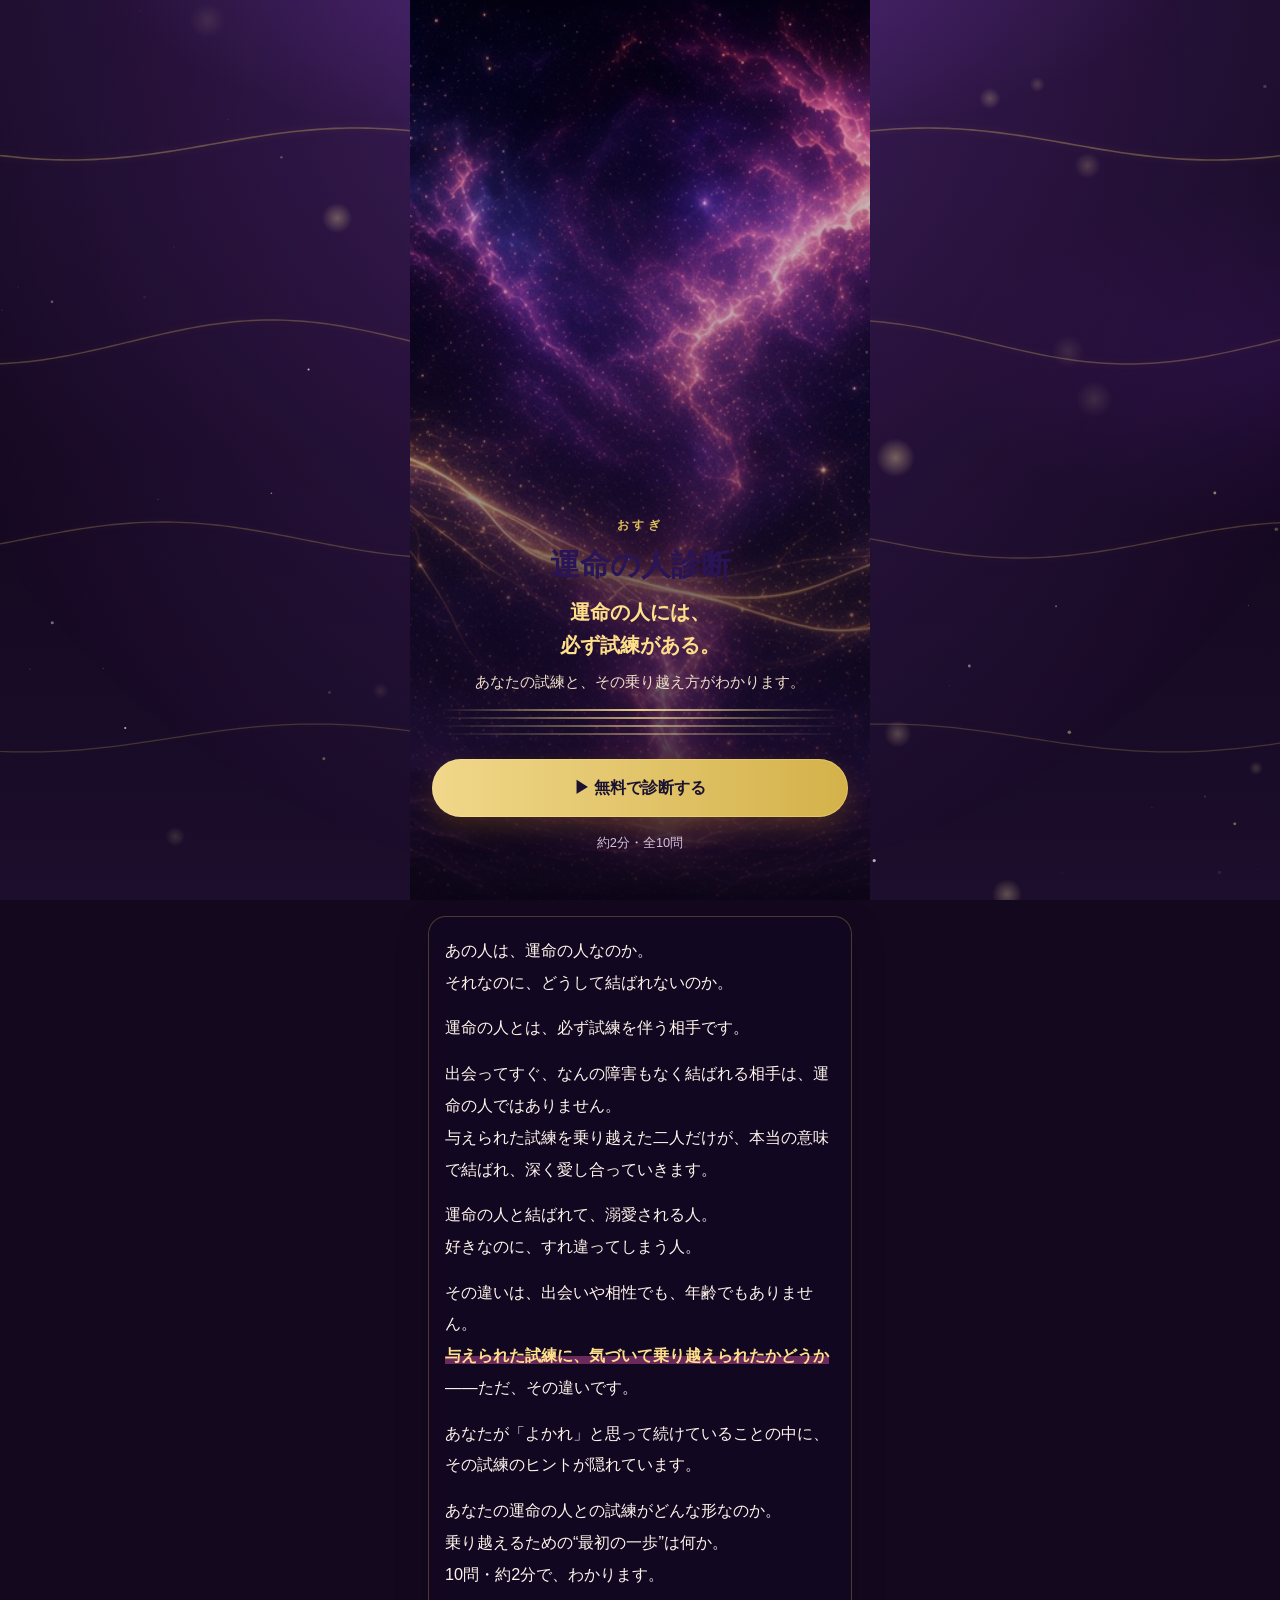
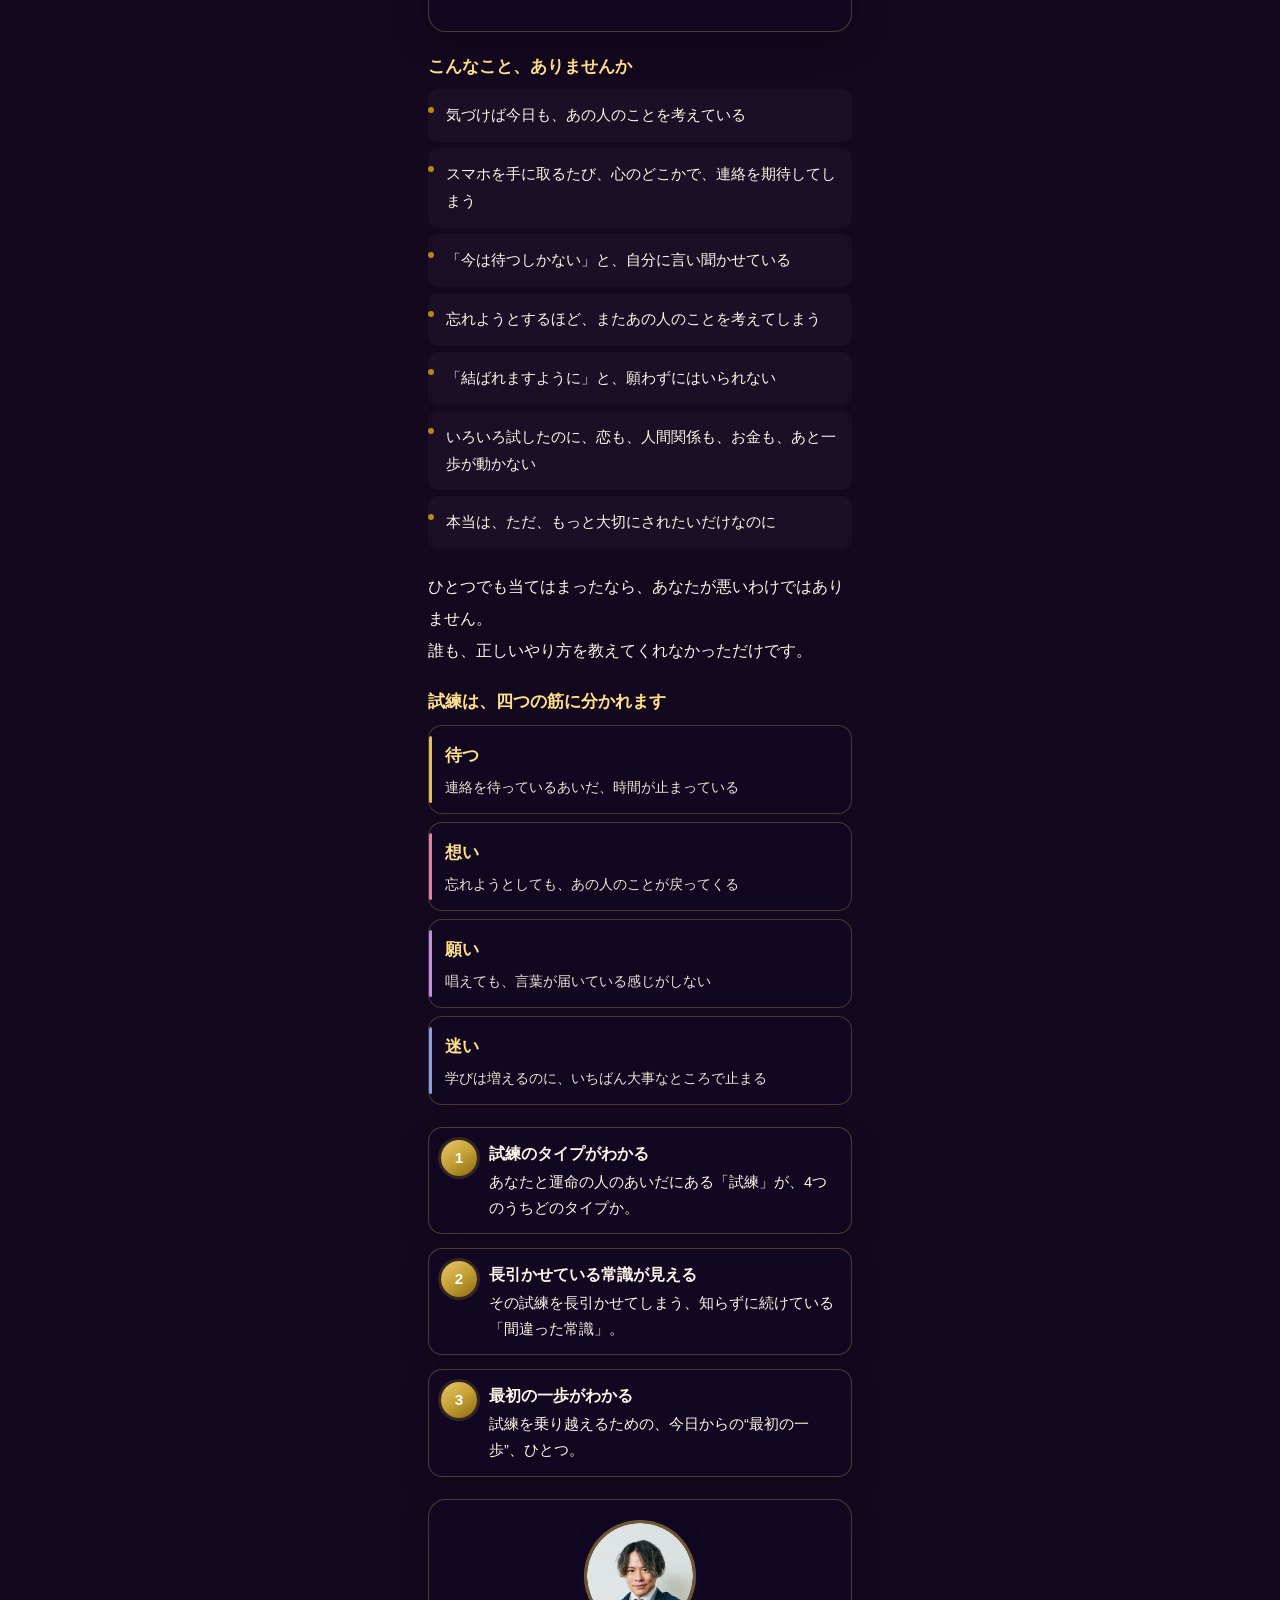
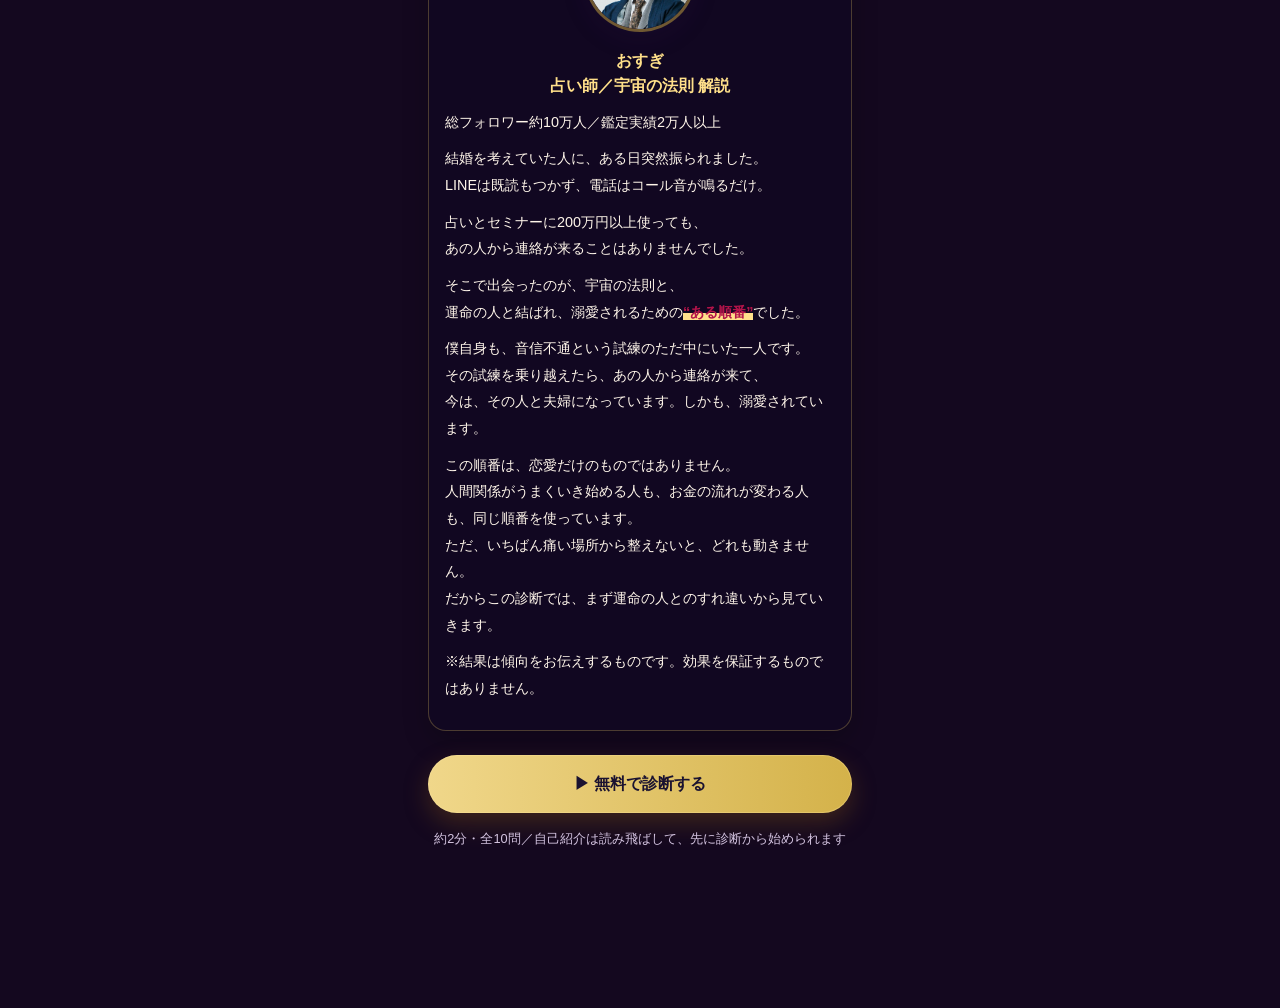
==== commit 5be38162: "Add files via upload" ====
--- a/unmei/index.html
+++ b/unmei/index.html
@@ -8,87 +8,103 @@
 <meta name="description" content="運命の人には、必ず試練がある。あなたの試練と、その乗り越え方が、10問・約2分でわかります。">
 <meta property="og:title" content="運命の人診断｜おすぎ">
 <meta property="og:description" content="運命の人には、必ず試練がある。あなたの試練と、その乗り越え方がわかります。">
-<link rel="stylesheet" href="result.css?v=20261012d">
+<link rel="stylesheet" href="result.css?v=20261012i">
 </head>
-<body>
+<body class="lp-body-root">
 <canvas id="cosmicCanvas" aria-hidden="true"></canvas>
-<div class="app">
+<div class="app app-lp">
 
   <section id="intro" class="screen active">
-    <div class="hero">
-      <img src="images/head_diagnosis.jpg?v=20261012d" alt="運命の人診断" width="1280" height="720">
+    <header class="lp-hero">
+      <img class="lp-hero-img" src="images/head_diagnosis.jpg?v=20261012i" alt="" width="1280" height="720">
+      <div class="lp-hero-veil"></div>
+      <div class="lp-hero-copy">
+        <p class="lp-kicker">おすぎ</p>
+        <h1>運命の人診断</h1>
+        <p class="lp-catch">運命の人には、<br>必ず試練がある。</p>
+        <p class="lp-sub">あなたの試練と、その乗り越え方がわかります。</p>
+        <div class="four-threads" aria-hidden="true"><i></i><i></i><i></i><i></i></div>
+        <button class="primary-btn" id="startBtnTop">▶ 無料で診断する</button>
+        <p class="subnote">約2分・全10問</p>
+      </div>
+    </header>
+
+    <div class="lp-wrap">
+      <div class="lp-glass reveal">
+        <div class="lead">
+          <p>あの人は、運命の人なのか。<br>それなのに、どうして結ばれないのか。</p>
+          <p>運命の人とは、必ず試練を伴う相手です。</p>
+          <p>出会ってすぐ、なんの障害もなく結ばれる相手は、運命の人ではありません。<br>与えられた試練を乗り越えた二人だけが、本当の意味で結ばれ、深く愛し合っていきます。</p>
+          <p>運命の人と結ばれて、溺愛される人。<br>好きなのに、すれ違ってしまう人。</p>
+          <p>その違いは、出会いや相性でも、年齢でもありません。<br><strong>与えられた試練に、気づいて乗り越えられたかどうか</strong>——ただ、その違いです。</p>
+          <p>あなたが「よかれ」と思って続けていることの中に、その試練のヒントが隠れています。</p>
+          <p>あなたの運命の人との試練がどんな形なのか。<br>乗り越えるための“最初の一歩”は何か。<br>10問・約2分で、わかります。</p>
+        </div>
+      </div>
+
+      <h2 class="section-title reveal">こんなこと、ありませんか</h2>
+      <ul class="empathy-list">
+        <li class="reveal">気づけば今日も、あの人のことを考えている</li>
+        <li class="reveal">スマホを手に取るたび、心のどこかで、連絡を期待してしまう</li>
+        <li class="reveal">「今は待つしかない」と、自分に言い聞かせている</li>
+        <li class="reveal">忘れようとするほど、またあの人のことを考えてしまう</li>
+        <li class="reveal">「結ばれますように」と、願わずにはいられない</li>
+        <li class="reveal">いろいろ試したのに、恋も、人間関係も、お金も、あと一歩が動かない</li>
+        <li class="reveal">本当は、ただ、もっと大切にされたいだけなのに</li>
+      </ul>
+      <div class="lead reveal">
+        <p>ひとつでも当てはまったなら、あなたが悪いわけではありません。<br>誰も、正しいやり方を教えてくれなかっただけです。</p>
+      </div>
+
+      <h2 class="section-title reveal">試練は、四つの筋に分かれます</h2>
+      <ul class="gate-list">
+        <li class="gate gate-a reveal"><b>待つ</b><span>連絡を待っているあいだ、時間が止まっている</span></li>
+        <li class="gate gate-b reveal"><b>想い</b><span>忘れようとしても、あの人のことが戻ってくる</span></li>
+        <li class="gate gate-c reveal"><b>願い</b><span>唱えても、言葉が届いている感じがしない</span></li>
+        <li class="gate gate-d reveal"><b>迷い</b><span>学びは増えるのに、いちばん大事なところで止まる</span></li>
+      </ul>
+
+      <ul class="reason-list">
+        <li class="reason-item reveal">
+          <div class="reason-num">1</div>
+          <div>
+            <h3>試練のタイプがわかる</h3>
+            <p>あなたと運命の人のあいだにある「試練」が、4つのうちどのタイプか。</p>
+          </div>
+        </li>
+        <li class="reason-item reveal">
+          <div class="reason-num">2</div>
+          <div>
+            <h3>長引かせている常識が見える</h3>
+            <p>その試練を長引かせてしまう、知らずに続けている「間違った常識」。</p>
+          </div>
+        </li>
+        <li class="reason-item reveal">
+          <div class="reason-num">3</div>
+          <div>
+            <h3>最初の一歩がわかる</h3>
+            <p>試練を乗り越えるための、今日からの“最初の一歩”、ひとつ。</p>
+          </div>
+        </li>
+      </ul>
+
+      <div class="teacher-box reveal">
+        <div class="teacher-photo-sm">
+          <img src="images/teacher-osugi.png" alt="おすぎ" width="112" height="112">
+        </div>
+        <h3>おすぎ<br>占い師／宇宙の法則 解説</h3>
+        <p>総フォロワー約10万人／鑑定実績2万人以上</p>
+        <p>結婚を考えていた人に、ある日突然振られました。<br>LINEは既読もつかず、電話はコール音が鳴るだけ。</p>
+        <p>占いとセミナーに200万円以上使っても、<br>あの人から連絡が来ることはありませんでした。</p>
+        <p>そこで出会ったのが、宇宙の法則と、<br>運命の人と結ばれ、溺愛されるための<strong>“ある順番”</strong>でした。</p>
+        <p>僕自身も、音信不通という試練のただ中にいた一人です。<br>その試練を乗り越えたら、あの人から連絡が来て、<br>今は、その人と夫婦になっています。しかも、溺愛されています。</p>
+        <p>この順番は、恋愛だけのものではありません。<br>人間関係がうまくいき始める人も、お金の流れが変わる人も、同じ順番を使っています。<br>ただ、いちばん痛い場所から整えないと、どれも動きません。<br>だからこの診断では、まず運命の人とのすれ違いから見ていきます。</p>
+        <p class="note-line">※結果は傾向をお伝えするものです。効果を保証するものではありません。</p>
+      </div>
+
+      <button class="primary-btn" id="startBtn">▶ 無料で診断する</button>
+      <p class="subnote">約2分・全10問／自己紹介は読み飛ばして、先に診断から始められます</p>
     </div>
-    <p class="head-badge">おすぎ｜運命の人診断</p>
-    <p class="catch">運命の人には、必ず試練がある。<br>あなたの試練と、その乗り越え方がわかります。</p>
-    <h1>運命の人診断</h1>
-    <span class="thread-rule" aria-hidden="true"></span>
-    <div class="lead">
-      <p>あの人は、運命の人なのか。<br>それなのに、どうして結ばれないのか。</p>
-      <p>運命の人とは、必ず試練を伴う相手です。</p>
-      <p>出会ってすぐ、なんの障害もなく結ばれる相手は、運命の人ではありません。<br>与えられた試練を乗り越えた二人だけが、本当の意味で結ばれ、深く愛し合っていきます。</p>
-      <p>運命の人と結ばれて、溺愛される人。<br>好きなのに、すれ違ってしまう人。</p>
-      <p>その違いは、出会いや相性でも、年齢でもありません。<br><strong>与えられた試練に、気づいて乗り越えられたかどうか</strong>——ただ、その違いです。</p>
-      <p>あなたが「よかれ」と思って続けていることの中に、その試練のヒントが隠れています。</p>
-      <p>あなたの運命の人との試練がどんな形なのか。<br>乗り越えるための“最初の一歩”は何か。<br>10問・約2分で、わかります。</p>
-    </div>
-
-    <button class="primary-btn" id="startBtnTop">▶ 無料で診断する</button>
-    <p class="subnote">約2分・全10問／先に診断から始められます</p>
-
-    <h2 class="section-title">こんなこと、ありませんか</h2>
-    <ul class="empathy-list">
-      <li>気づけば今日も、あの人のことを考えている</li>
-      <li>スマホを手に取るたび、心のどこかで、連絡を期待してしまう</li>
-      <li>「今は待つしかない」と、自分に言い聞かせている</li>
-      <li>忘れようとするほど、またあの人のことを考えてしまう</li>
-      <li>「結ばれますように」と、願わずにはいられない</li>
-      <li>いろいろ試したのに、恋も、人間関係も、お金も、あと一歩が動かない</li>
-      <li>本当は、ただ、もっと大切にされたいだけなのに</li>
-    </ul>
-    <div class="lead">
-      <p>ひとつでも当てはまったなら、あなたが悪いわけではありません。<br>誰も、正しいやり方を教えてくれなかっただけです。</p>
-    </div>
-
-    <ul class="reason-list">
-      <li class="reason-item">
-        <div class="reason-num">1</div>
-        <div>
-          <h3>試練のタイプがわかる</h3>
-          <p>あなたと運命の人のあいだにある「試練」が、4つのうちどのタイプか。</p>
-        </div>
-      </li>
-      <li class="reason-item">
-        <div class="reason-num">2</div>
-        <div>
-          <h3>長引かせている常識が見える</h3>
-          <p>その試練を長引かせてしまう、知らずに続けている「間違った常識」。</p>
-        </div>
-      </li>
-      <li class="reason-item">
-        <div class="reason-num">3</div>
-        <div>
-          <h3>最初の一歩がわかる</h3>
-          <p>試練を乗り越えるための、今日からの“最初の一歩”、ひとつ。</p>
-        </div>
-      </li>
-    </ul>
-
-    <div class="teacher-box">
-      <div class="teacher-photo-sm">
-        <img src="images/teacher-osugi.png" alt="おすぎ" width="112" height="112">
-      </div>
-      <h3>おすぎ<br>占い師／宇宙の法則 解説</h3>
-      <p>総フォロワー約10万人／鑑定実績2万人以上</p>
-      <p>結婚を考えていた人に、ある日突然振られました。<br>LINEは既読もつかず、電話はコール音が鳴るだけ。</p>
-      <p>占いとセミナーに200万円以上使っても、<br>あの人から連絡が来ることはありませんでした。</p>
-      <p>そこで出会ったのが、宇宙の法則と、<br>運命の人と結ばれ、溺愛されるための<strong>“ある順番”</strong>でした。</p>
-      <p>僕自身も、音信不通という試練のただ中にいた一人です。<br>その試練を乗り越えたら、あの人から連絡が来て、<br>今は、その人と夫婦になっています。しかも、溺愛されています。</p>
-      <p>この順番は、恋愛だけのものではありません。<br>人間関係がうまくいき始める人も、お金の流れが変わる人も、同じ順番を使っています。<br>ただ、いちばん痛い場所から整えないと、どれも動きません。<br>だからこの診断では、まず運命の人とのすれ違いから見ていきます。</p>
-      <p class="note-line">※結果は傾向をお伝えするものです。効果を保証するものではありません。</p>
-    </div>
-
-    <button class="primary-btn" id="startBtn">▶ 無料で診断する</button>
-    <p class="subnote">約2分・全10問／自己紹介は読み飛ばして、先に診断から始められます</p>
   </section>
 
   <section id="quiz" class="screen">
@@ -102,13 +118,14 @@
   </section>
 
   <section id="analyze" class="screen">
-    <div class="spinner"></div>
+    <div class="analyze-threads" aria-hidden="true"><i></i><i></i><i></i><i></i></div>
     <h2>あなたの試練を視ています…</h2>
-    <p>運命の人との乗り越え方を、準備しています</p>
+    <p>四つの筋のうち、今の一本をたどっています</p>
   </section>
 </div>
 
-<script src="cosmic.js?v=20261012d"></script>
+<script src="cosmic.js?v=20261012i"></script>
+<script src="lp.js?v=20261012i"></script>
 <script>
 const PAGE_SIZE = 5;
 const QUESTIONS = [
--- a/unmei/result.css
+++ b/unmei/result.css
@@ -733,6 +733,7 @@
 }
 .subnote { margin-top: 14px; font-size: .8rem; color: var(--muted); }
 
+.app-lp #quiz { padding: 24px 18px 0; }
 #quiz { padding-top: 24px; }
 .topbar {
   display: flex;
@@ -803,7 +804,303 @@
 }
 #analyze p { color: var(--ink-soft); font-size: .95rem; line-height: 1.8; }
 
-body[data-type="A"] .type-title { color: #5a3a08; }
-body[data-type="B"] .type-title { color: #6a1840; }
-body[data-type="C"] .type-title { color: #3a1860; }
-body[data-type="D"] .type-title { color: #1a2058; }
+body[data-type="A"] .type-title { color: #ffe08a; }
+body[data-type="B"] .type-title { color: #ffc0d4; }
+body[data-type="C"] .type-title { color: #e0c4ff; }
+body[data-type="D"] .type-title { color: #c8d4ff; }
+
+/* ===== LP：縁診断の白カラムではない。紫の読面＋四筋 ===== */
+.app.app-lp {
+  max-width: 460px;
+  margin: 0 auto;
+  padding: 0 0 48px;
+  background: transparent;
+  box-shadow: none;
+  color: #fff6ea;
+}
+.app.app-lp::before { display: none; }
+.app.app-lp .screen { color: #fff6ea; }
+
+.lp-hero {
+  position: relative;
+  min-height: 100svh;
+  display: flex;
+  align-items: flex-end;
+  overflow: hidden;
+  margin: 0 0 8px;
+}
+.lp-hero-img {
+  position: absolute;
+  inset: 0;
+  width: 100%;
+  height: 100%;
+  object-fit: cover;
+  animation: hero-drift 18s ease-in-out infinite alternate;
+}
+@keyframes hero-drift {
+  from { transform: scale(1.06) translateY(0); }
+  to { transform: scale(1.14) translateY(-2%); }
+}
+.lp-hero-veil {
+  position: absolute;
+  inset: 0;
+  background:
+    linear-gradient(180deg, rgba(12, 6, 22, .15) 0%, rgba(12, 6, 22, .28) 42%, rgba(12, 6, 22, .88) 100%);
+}
+.lp-hero-copy {
+  position: relative;
+  z-index: 2;
+  width: 100%;
+  padding: 28px 22px 32px;
+  text-align: center;
+}
+.lp-hero-copy > * {
+  animation: rise-in .7s ease both;
+}
+.lp-hero-copy > *:nth-child(2) { animation-delay: .12s; }
+.lp-hero-copy > *:nth-child(3) { animation-delay: .22s; }
+.lp-hero-copy > *:nth-child(4) { animation-delay: .32s; }
+.lp-hero-copy > *:nth-child(5) { animation-delay: .4s; }
+.lp-hero-copy > *:nth-child(6) { animation-delay: .5s; }
+@keyframes rise-in {
+  from { opacity: 0; transform: translateY(16px); }
+  to { opacity: 1; transform: none; }
+}
+.lp-kicker {
+  margin: 0 0 8px;
+  font-size: .72rem;
+  letter-spacing: .28em;
+  font-weight: 800;
+  color: #e0c05a;
+}
+.lp-hero-copy h1 {
+  margin: 0 0 10px;
+  font-family: "Hiragino Mincho ProN", "Yu Mincho", serif;
+  font-size: 2.05rem;
+  line-height: 1.35;
+  color: #fff8ee;
+  text-shadow: 0 2px 18px rgba(0, 0, 0, .45);
+}
+.lp-catch {
+  margin: 0 0 8px;
+  font-family: "Hiragino Mincho ProN", "Yu Mincho", serif;
+  font-size: 1.28rem;
+  line-height: 1.6;
+  font-weight: 700;
+  color: #ffe08a;
+}
+.lp-sub {
+  margin: 0 0 6px;
+  font-size: .92rem;
+  line-height: 1.7;
+  color: #efe0c8;
+}
+
+.four-threads {
+  position: relative;
+  height: 36px;
+  margin: 10px 8px 18px;
+}
+.four-threads i {
+  position: absolute;
+  left: 0;
+  right: 0;
+  height: 2px;
+  border-radius: 2px;
+  background: linear-gradient(90deg, transparent, #f0d78a, transparent);
+  animation: thread-run 3.6s ease-in-out infinite;
+}
+.four-threads i:nth-child(1) { top: 4px; animation-delay: 0s; opacity: .95; }
+.four-threads i:nth-child(2) { top: 12px; animation-delay: .35s; opacity: .75; }
+.four-threads i:nth-child(3) { top: 20px; animation-delay: .7s; opacity: .6; }
+.four-threads i:nth-child(4) { top: 28px; animation-delay: 1.05s; opacity: .45; }
+@keyframes thread-run {
+  0%, 100% { transform: translateX(-8%); filter: brightness(1); }
+  50% { transform: translateX(8%); filter: brightness(1.35); }
+}
+
+.lp-wrap { padding: 8px 18px 0; }
+.lp-glass {
+  margin: 0 0 22px;
+  padding: 18px 16px;
+  border-radius: 18px;
+  background: rgba(18, 8, 36, .62);
+  border: 1px solid rgba(224, 192, 90, .28);
+  box-shadow: 0 12px 32px rgba(0, 0, 0, .28);
+  backdrop-filter: blur(10px);
+}
+
+.app-lp .lead p,
+.app-lp .section-title,
+.app-lp .empathy-list li,
+.app-lp .reason-item h3,
+.app-lp .reason-item p,
+.app-lp .teacher-box h3,
+.app-lp .teacher-box p,
+.app-lp .q-text,
+.app-lp .choice,
+.app-lp #analyze h2,
+.app-lp #analyze p,
+.app-lp .topbar {
+  color: #fff6ea;
+}
+.app-lp .lead p { font-size: 1.02rem; line-height: 1.95; }
+.app-lp .lead strong {
+  color: #ffe08a;
+  background: linear-gradient(180deg, transparent 58%, rgba(180, 70, 140, .55) 58%);
+}
+.app-lp .section-title { color: #ffe08a; margin-top: 6px; }
+.app-lp .empathy-list li {
+  border-bottom-color: rgba(224, 192, 90, .18);
+  padding: 13px 12px 13px 18px;
+  border-radius: 10px;
+  background: rgba(255, 255, 255, .03);
+  margin-bottom: 6px;
+  border-bottom: none;
+}
+.app-lp .reason-item,
+.app-lp .teacher-box,
+.app-lp .q-card {
+  background: rgba(18, 8, 36, .66);
+  border-color: rgba(224, 192, 90, .28);
+  box-shadow: 0 10px 26px rgba(0, 0, 0, .22);
+}
+.app-lp .choice {
+  background: rgba(255, 255, 255, .04);
+  border-color: rgba(224, 192, 90, .22);
+}
+.app-lp .choice.selected {
+  background: rgba(107, 63, 160, .35);
+  border-color: #e0c05a;
+  box-shadow: 0 0 0 2px rgba(224, 192, 90, .2);
+}
+.app-lp .bar { background: rgba(255, 255, 255, .12); }
+.app-lp .subnote,
+.app-lp .note-line { color: #d4c4e0; }
+.app-lp .teacher-box h3 { color: #ffe08a; }
+
+.gate-list {
+  list-style: none;
+  margin: 0 0 22px;
+  padding: 0;
+  display: grid;
+  gap: 8px;
+}
+.gate {
+  display: grid;
+  gap: 4px;
+  padding: 14px 14px 14px 16px;
+  border-radius: 14px;
+  background: rgba(18, 8, 36, .66);
+  border: 1px solid rgba(224, 192, 90, .26);
+  text-align: left;
+  position: relative;
+  overflow: hidden;
+}
+.gate::before {
+  content: "";
+  position: absolute;
+  left: 0;
+  top: 10px;
+  bottom: 10px;
+  width: 3px;
+  border-radius: 3px;
+}
+.gate-a::before { background: #e0c05a; }
+.gate-b::before { background: #e080a8; }
+.gate-c::before { background: #c090e8; }
+.gate-d::before { background: #88a0e8; }
+.gate b {
+  font-family: "Hiragino Mincho ProN", "Yu Mincho", serif;
+  font-size: 1.05rem;
+  color: #ffe08a;
+}
+.gate span {
+  font-size: .88rem;
+  line-height: 1.65;
+  color: #efe4d4;
+}
+
+.reveal {
+  opacity: 0;
+  transform: translateY(18px);
+}
+.reveal.is-in {
+  opacity: 1;
+  transform: none;
+  transition: opacity .55s ease, transform .55s ease;
+}
+
+.analyze-threads {
+  position: relative;
+  width: 180px;
+  height: 180px;
+  margin: 0 auto 22px;
+}
+.analyze-threads i {
+  position: absolute;
+  left: 50%;
+  top: 50%;
+  width: 2px;
+  height: 78px;
+  margin-left: -1px;
+  background: linear-gradient(#f0d78a, transparent);
+  transform-origin: bottom center;
+  animation: gather 1.6s ease-in-out infinite;
+}
+.analyze-threads i:nth-child(1) { transform: rotate(0deg) translateY(-78px); }
+.analyze-threads i:nth-child(2) { transform: rotate(90deg) translateY(-78px); animation-delay: .12s; }
+.analyze-threads i:nth-child(3) { transform: rotate(180deg) translateY(-78px); animation-delay: .24s; }
+.analyze-threads i:nth-child(4) { transform: rotate(270deg) translateY(-78px); animation-delay: .36s; }
+@keyframes gather {
+  0%, 100% { opacity: .35; }
+  50% { opacity: 1; filter: drop-shadow(0 0 8px #e0c05a); }
+}
+
+body.result-world .page {
+  background: linear-gradient(180deg, rgba(22, 10, 40, .94), rgba(14, 6, 28, .97));
+  color: #fff6ea;
+}
+body.result-world .page::before { opacity: .35; }
+body.result-world .type-title,
+body.result-world .type-sub,
+body.result-world .rich .para,
+body.result-world .sec-head h2,
+body.result-world .teacher-name,
+body.result-world .bullet-list li,
+body.result-world .story-card {
+  color: #fff6ea;
+}
+body.result-world .sec-result,
+body.result-world .sec-today,
+body.result-world .sec-story,
+body.result-world .sec {
+  background: transparent;
+}
+body.result-world .sec-break,
+body.result-world .sec-missing {
+  background: rgba(255, 255, 255, .04);
+}
+body.result-world .story-card,
+body.result-world .keyword-chip,
+body.result-world .trial-stamp {
+  background: rgba(18, 8, 36, .7);
+  border-color: rgba(224, 192, 90, .3);
+  color: #fff6ea;
+}
+body.result-world .rich .hl {
+  color: #ffe08a;
+  background: linear-gradient(180deg, transparent 58%, rgba(180, 70, 140, .5) 58%);
+}
+body.result-world .quote-gold {
+  background: rgba(18, 8, 36, .75);
+}
+body.result-world .quote-gold p { color: #ffe08a; }
+body.result-world .cover::after {
+  background: linear-gradient(180deg, transparent, rgba(14, 6, 28, .96));
+}
+
+@media (prefers-reduced-motion: reduce) {
+  .lp-hero-img, .four-threads i, .lp-hero-copy > *, .analyze-threads i { animation: none; }
+  .reveal { opacity: 1; transform: none; }
+}
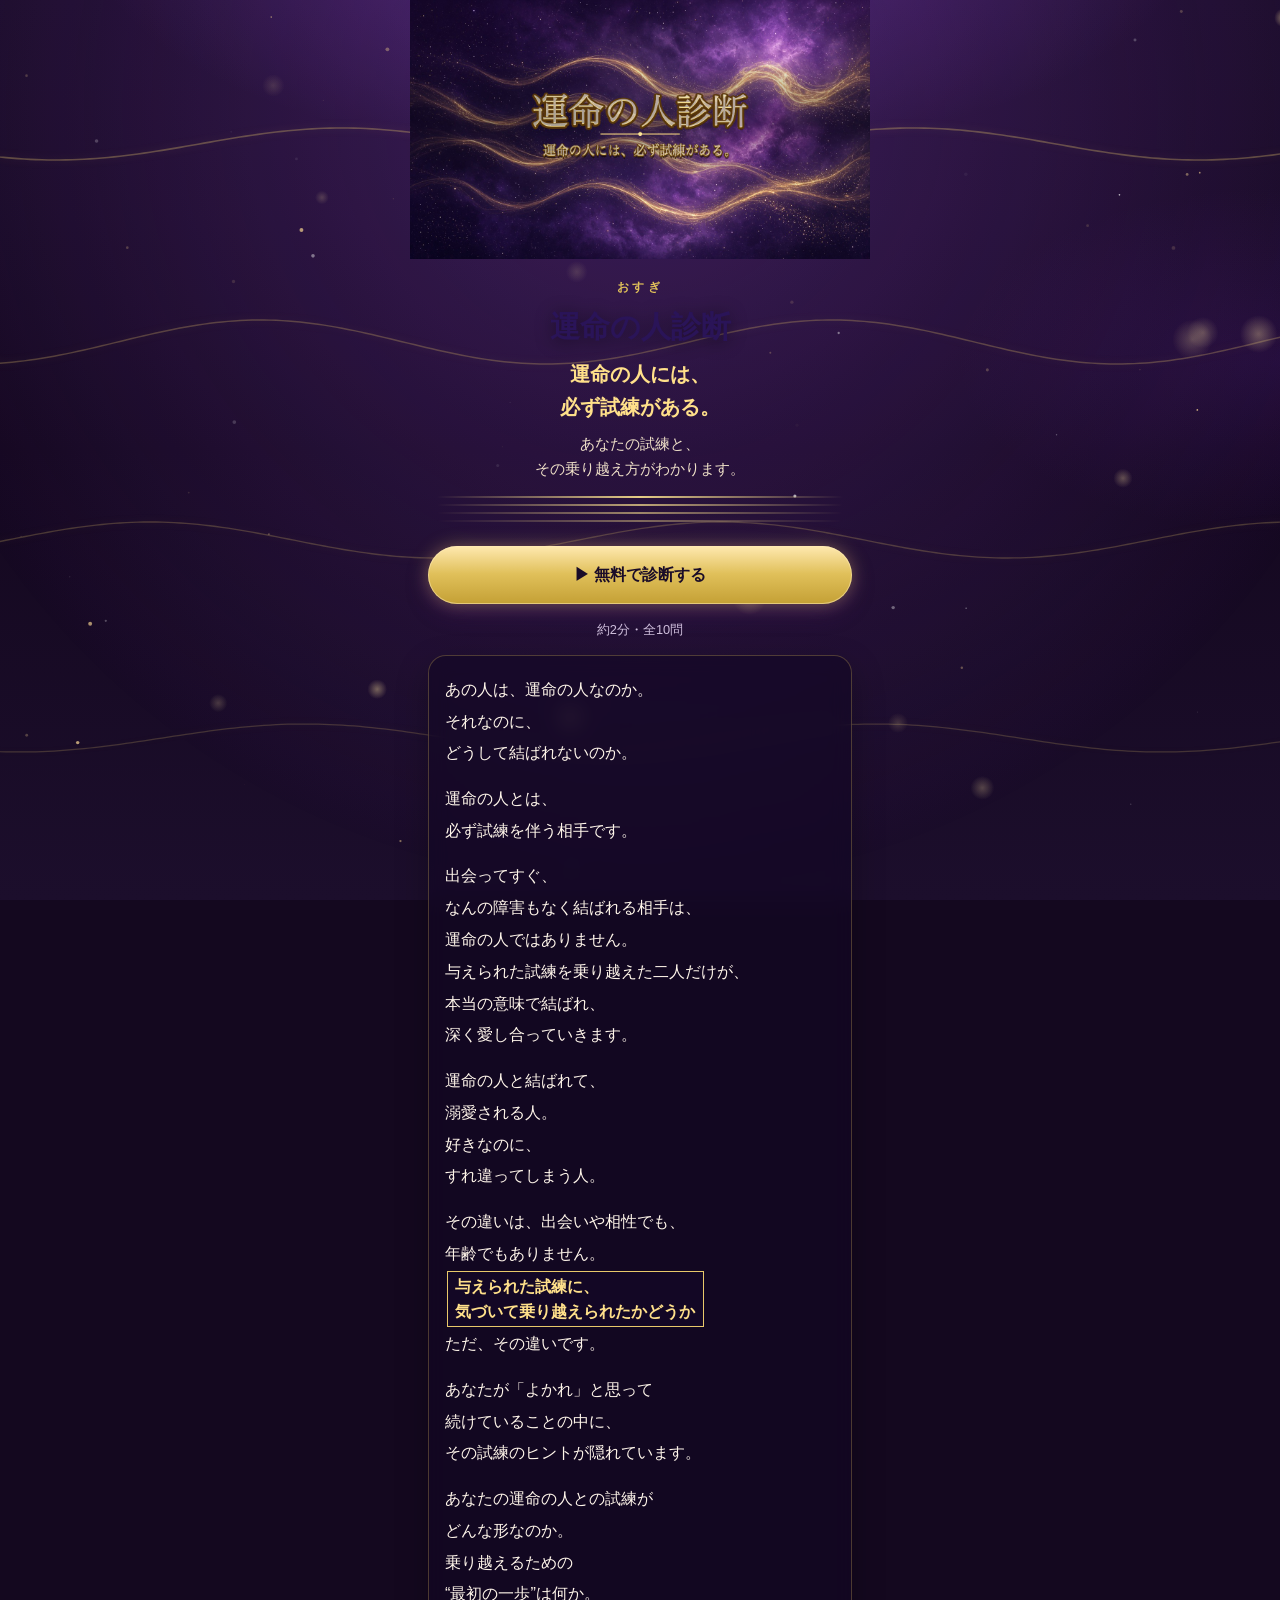
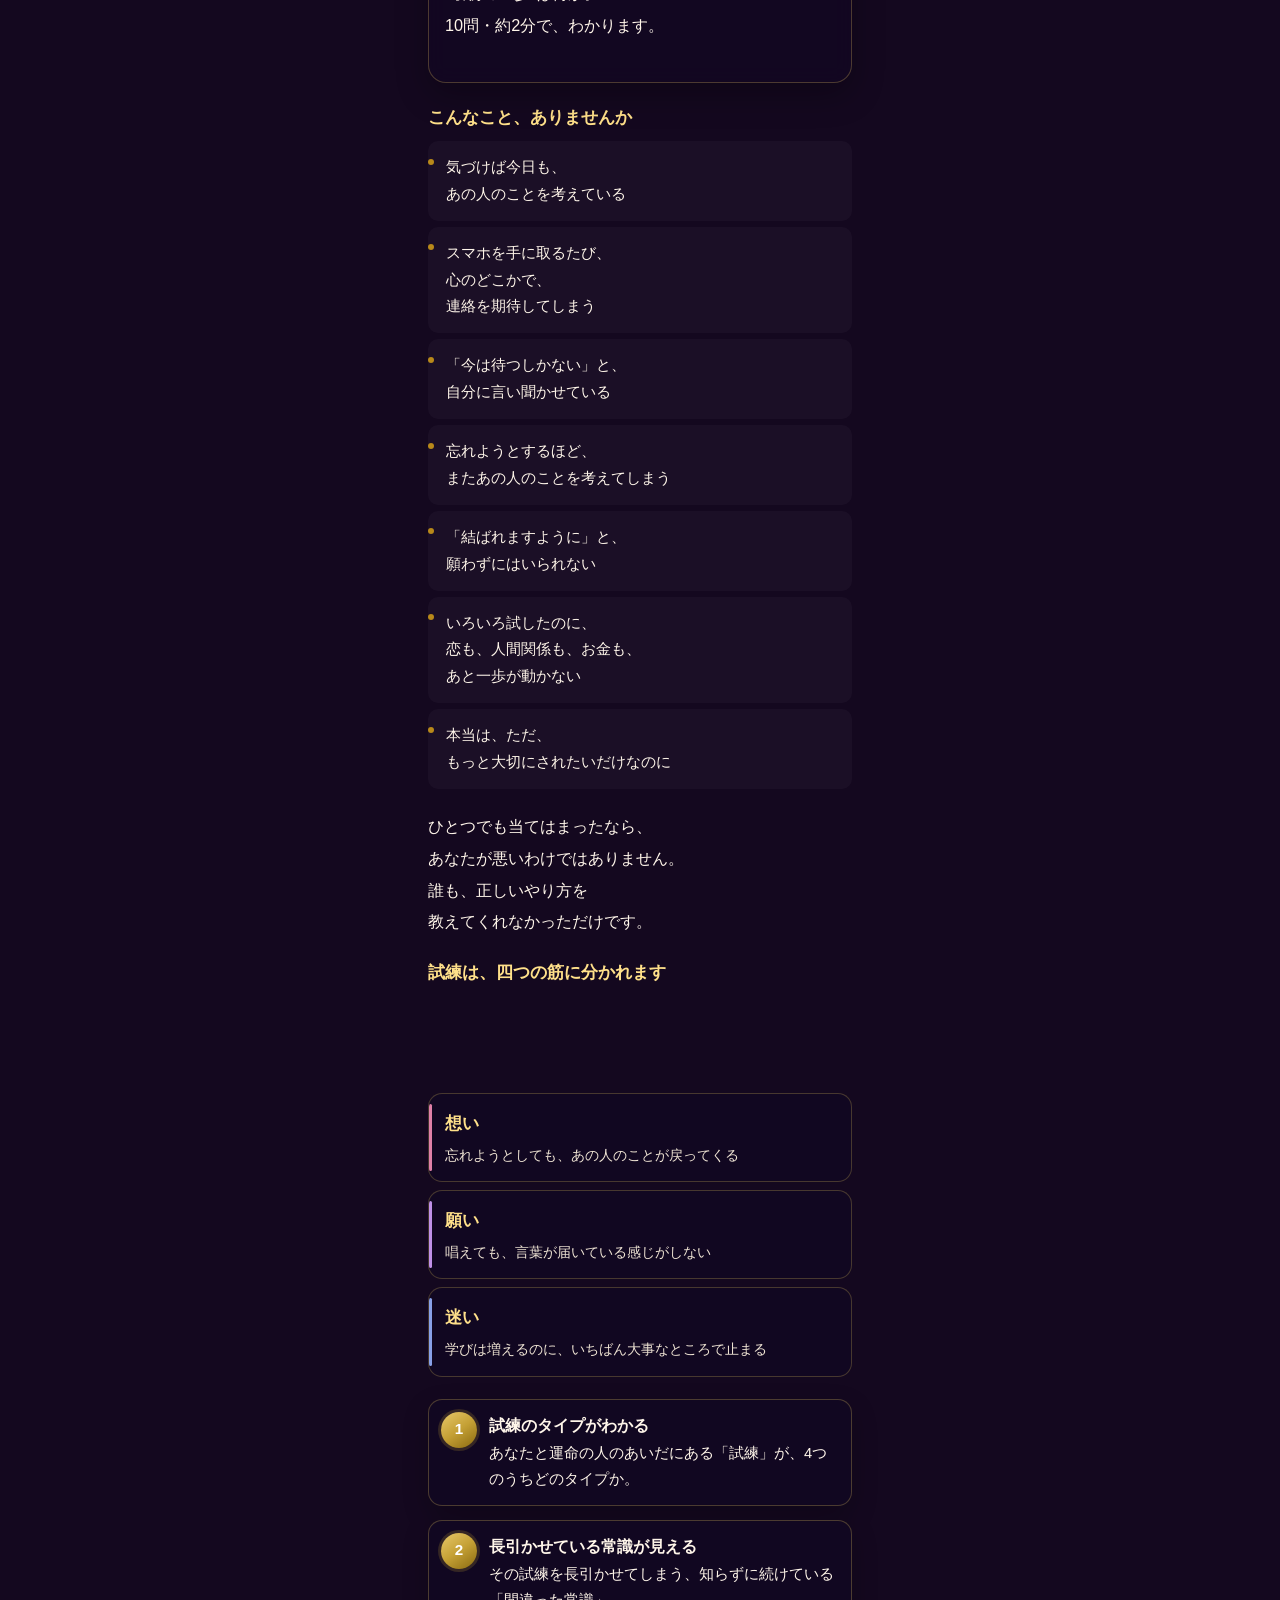
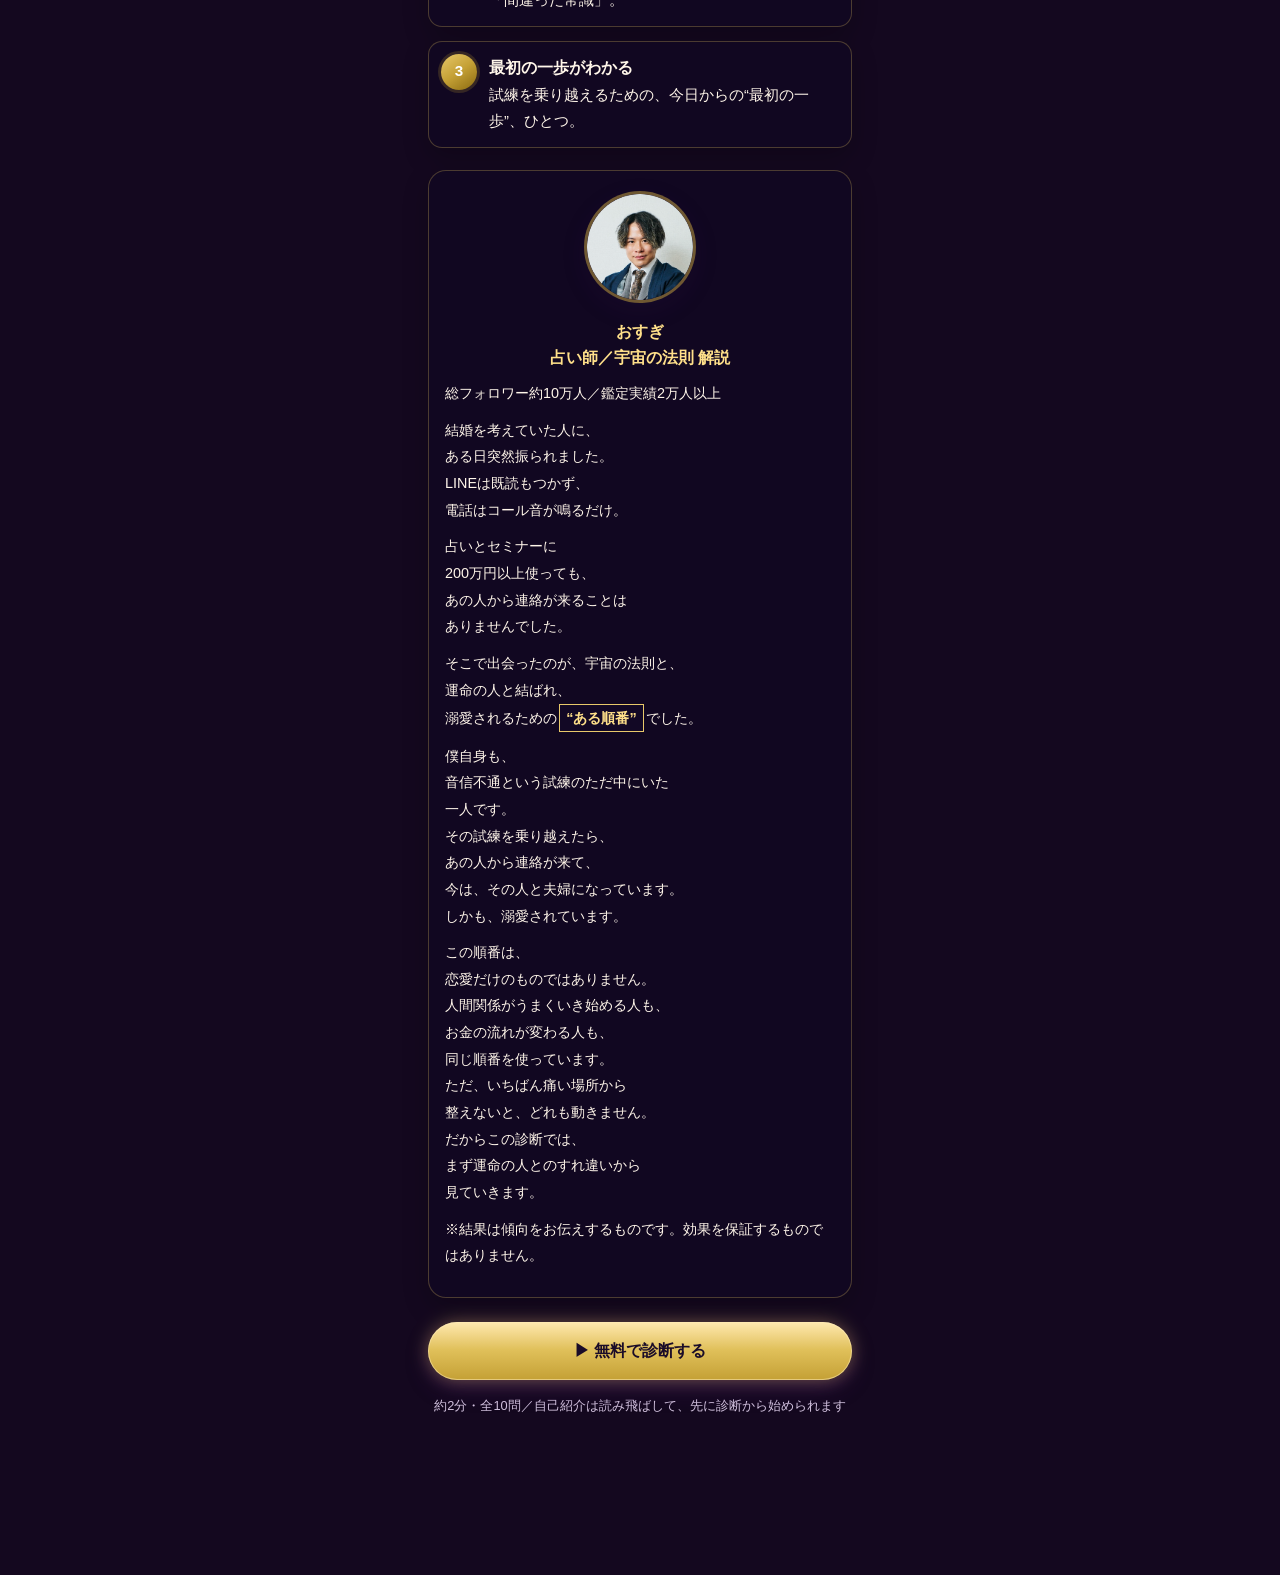
==== commit 322c9ea4: "Add files via upload" ====
--- a/unmei/index.html
+++ b/unmei/index.html
@@ -8,7 +8,7 @@
 <meta name="description" content="運命の人には、必ず試練がある。あなたの試練と、その乗り越え方が、10問・約2分でわかります。">
 <meta property="og:title" content="運命の人診断｜おすぎ">
 <meta property="og:description" content="運命の人には、必ず試練がある。あなたの試練と、その乗り越え方がわかります。">
-<link rel="stylesheet" href="result.css?v=20261012i">
+<link rel="stylesheet" href="result.css?v=20261013b">
 </head>
 <body class="lp-body-root">
 <canvas id="cosmicCanvas" aria-hidden="true"></canvas>
@@ -16,44 +16,42 @@
 
   <section id="intro" class="screen active">
     <header class="lp-hero">
-      <img class="lp-hero-img" src="images/head_diagnosis.jpg?v=20261012i" alt="" width="1280" height="720">
-      <div class="lp-hero-veil"></div>
-      <div class="lp-hero-copy">
-        <p class="lp-kicker">おすぎ</p>
-        <h1>運命の人診断</h1>
-        <p class="lp-catch">運命の人には、<br>必ず試練がある。</p>
-        <p class="lp-sub">あなたの試練と、その乗り越え方がわかります。</p>
-        <div class="four-threads" aria-hidden="true"><i></i><i></i><i></i><i></i></div>
-        <button class="primary-btn" id="startBtnTop">▶ 無料で診断する</button>
-        <p class="subnote">約2分・全10問</p>
-      </div>
+      <img class="lp-hero-img" src="images/head_diagnosis.jpg?v=20261013b" alt="運命の人診断" width="1280" height="720">
     </header>
 
     <div class="lp-wrap">
+      <p class="lp-kicker">おすぎ</p>
+      <h1>運命の人診断</h1>
+      <p class="lp-catch">運命の人には、<br>必ず試練がある。</p>
+      <p class="lp-sub">あなたの試練と、<br>その乗り越え方がわかります。</p>
+      <div class="four-threads" aria-hidden="true"><i></i><i></i><i></i><i></i></div>
+      <button class="primary-btn" id="startBtnTop">▶ 無料で診断する</button>
+      <p class="subnote">約2分・全10問</p>
+
       <div class="lp-glass reveal">
         <div class="lead">
-          <p>あの人は、運命の人なのか。<br>それなのに、どうして結ばれないのか。</p>
-          <p>運命の人とは、必ず試練を伴う相手です。</p>
-          <p>出会ってすぐ、なんの障害もなく結ばれる相手は、運命の人ではありません。<br>与えられた試練を乗り越えた二人だけが、本当の意味で結ばれ、深く愛し合っていきます。</p>
-          <p>運命の人と結ばれて、溺愛される人。<br>好きなのに、すれ違ってしまう人。</p>
-          <p>その違いは、出会いや相性でも、年齢でもありません。<br><strong>与えられた試練に、気づいて乗り越えられたかどうか</strong>——ただ、その違いです。</p>
-          <p>あなたが「よかれ」と思って続けていることの中に、その試練のヒントが隠れています。</p>
-          <p>あなたの運命の人との試練がどんな形なのか。<br>乗り越えるための“最初の一歩”は何か。<br>10問・約2分で、わかります。</p>
+          <p>あの人は、運命の人なのか。<br>それなのに、<br>どうして結ばれないのか。</p>
+          <p>運命の人とは、<br>必ず試練を伴う相手です。</p>
+          <p>出会ってすぐ、<br>なんの障害もなく結ばれる相手は、<br>運命の人ではありません。<br>与えられた試練を乗り越えた二人だけが、<br>本当の意味で結ばれ、<br>深く愛し合っていきます。</p>
+          <p>運命の人と結ばれて、<br>溺愛される人。<br>好きなのに、<br>すれ違ってしまう人。</p>
+          <p>その違いは、出会いや相性でも、<br>年齢でもありません。<br><strong>与えられた試練に、<br>気づいて乗り越えられたかどうか</strong><br>ただ、その違いです。</p>
+          <p>あなたが「よかれ」と思って<br>続けていることの中に、<br>その試練のヒントが隠れています。</p>
+          <p>あなたの運命の人との試練が<br>どんな形なのか。<br>乗り越えるための<br>“最初の一歩”は何か。<br>10問・約2分で、わかります。</p>
         </div>
       </div>
 
       <h2 class="section-title reveal">こんなこと、ありませんか</h2>
       <ul class="empathy-list">
-        <li class="reveal">気づけば今日も、あの人のことを考えている</li>
-        <li class="reveal">スマホを手に取るたび、心のどこかで、連絡を期待してしまう</li>
-        <li class="reveal">「今は待つしかない」と、自分に言い聞かせている</li>
-        <li class="reveal">忘れようとするほど、またあの人のことを考えてしまう</li>
-        <li class="reveal">「結ばれますように」と、願わずにはいられない</li>
-        <li class="reveal">いろいろ試したのに、恋も、人間関係も、お金も、あと一歩が動かない</li>
-        <li class="reveal">本当は、ただ、もっと大切にされたいだけなのに</li>
+        <li class="reveal">気づけば今日も、<br>あの人のことを考えている</li>
+        <li class="reveal">スマホを手に取るたび、<br>心のどこかで、<br>連絡を期待してしまう</li>
+        <li class="reveal">「今は待つしかない」と、<br>自分に言い聞かせている</li>
+        <li class="reveal">忘れようとするほど、<br>またあの人のことを考えてしまう</li>
+        <li class="reveal">「結ばれますように」と、<br>願わずにはいられない</li>
+        <li class="reveal">いろいろ試したのに、<br>恋も、人間関係も、お金も、<br>あと一歩が動かない</li>
+        <li class="reveal">本当は、ただ、<br>もっと大切にされたいだけなのに</li>
       </ul>
       <div class="lead reveal">
-        <p>ひとつでも当てはまったなら、あなたが悪いわけではありません。<br>誰も、正しいやり方を教えてくれなかっただけです。</p>
+        <p>ひとつでも当てはまったなら、<br>あなたが悪いわけではありません。<br>誰も、正しいやり方を<br>教えてくれなかっただけです。</p>
       </div>
 
       <h2 class="section-title reveal">試練は、四つの筋に分かれます</h2>
@@ -94,11 +92,11 @@
         </div>
         <h3>おすぎ<br>占い師／宇宙の法則 解説</h3>
         <p>総フォロワー約10万人／鑑定実績2万人以上</p>
-        <p>結婚を考えていた人に、ある日突然振られました。<br>LINEは既読もつかず、電話はコール音が鳴るだけ。</p>
-        <p>占いとセミナーに200万円以上使っても、<br>あの人から連絡が来ることはありませんでした。</p>
-        <p>そこで出会ったのが、宇宙の法則と、<br>運命の人と結ばれ、溺愛されるための<strong>“ある順番”</strong>でした。</p>
-        <p>僕自身も、音信不通という試練のただ中にいた一人です。<br>その試練を乗り越えたら、あの人から連絡が来て、<br>今は、その人と夫婦になっています。しかも、溺愛されています。</p>
-        <p>この順番は、恋愛だけのものではありません。<br>人間関係がうまくいき始める人も、お金の流れが変わる人も、同じ順番を使っています。<br>ただ、いちばん痛い場所から整えないと、どれも動きません。<br>だからこの診断では、まず運命の人とのすれ違いから見ていきます。</p>
+        <p>結婚を考えていた人に、<br>ある日突然振られました。<br>LINEは既読もつかず、<br>電話はコール音が鳴るだけ。</p>
+        <p>占いとセミナーに<br>200万円以上使っても、<br>あの人から連絡が来ることは<br>ありませんでした。</p>
+        <p>そこで出会ったのが、宇宙の法則と、<br>運命の人と結ばれ、<br>溺愛されるための<strong>“ある順番”</strong>でした。</p>
+        <p>僕自身も、<br>音信不通という試練のただ中にいた<br>一人です。<br>その試練を乗り越えたら、<br>あの人から連絡が来て、<br>今は、その人と夫婦になっています。<br>しかも、溺愛されています。</p>
+        <p>この順番は、<br>恋愛だけのものではありません。<br>人間関係がうまくいき始める人も、<br>お金の流れが変わる人も、<br>同じ順番を使っています。<br>ただ、いちばん痛い場所から<br>整えないと、どれも動きません。<br>だからこの診断では、<br>まず運命の人とのすれ違いから<br>見ていきます。</p>
         <p class="note-line">※結果は傾向をお伝えするものです。効果を保証するものではありません。</p>
       </div>
 
@@ -124,8 +122,8 @@
   </section>
 </div>
 
-<script src="cosmic.js?v=20261012i"></script>
-<script src="lp.js?v=20261012i"></script>
+<script src="cosmic.js?v=20261013b"></script>
+<script src="lp.js?v=20261013b"></script>
 <script>
 const PAGE_SIZE = 5;
 const QUESTIONS = [
--- a/unmei/result.css
+++ b/unmei/result.css
@@ -159,9 +159,13 @@
 .sec-offer .rich .para,
 .sec-offer .bullet-list li { color: #fff8ee; }
 .sec-offer .sec-kicker { color: var(--gold-bright); }
-.sec-offer .rich .hl {
+.sec-offer .hl-box {
+  background: rgba(12, 6, 28, .55);
+  color: #ffe9a8;
+}
+.sec-offer .hl-box-inline {
   color: #ffe08a;
-  background: linear-gradient(180deg, transparent 62%, rgba(180, 80, 160, .45) 62%);
+  background: rgba(12, 6, 28, .45);
 }
 .sec-final {
   text-align: center;
@@ -266,20 +270,39 @@
 }
 
 .rich .para {
-  margin: 0 0 .85em;
+  margin: 0 0 1.05em;
   font-size: 1.04rem;
-  line-height: 2.05;
+  line-height: 1.9;
   color: var(--ink);
-  letter-spacing: .03em;
+  letter-spacing: .04em;
   font-weight: 500;
 }
 .rich .para:last-child { margin-bottom: 0; }
 .rich .para-gap { height: .95em; }
-.rich .hl {
-  color: var(--rose);
-  font-weight: 800;
-  background: linear-gradient(180deg, transparent 58%, #ffe08a 58%);
-  padding: 0 .08em;
+.hl-box {
+  display: block;
+  margin: 1em 0 1.2em;
+  padding: 18px 14px;
+  text-align: center;
+  border: 2px solid #e8c86a;
+  background: rgba(20, 10, 42, .9);
+  color: #ffe9a8;
+  font-family: "Hiragino Mincho ProN", "Yu Mincho", "Noto Serif JP", serif;
+  font-size: 1.12rem;
+  font-weight: 700;
+  letter-spacing: .06em;
+  line-height: 1.75;
+  box-shadow: 0 0 0 4px rgba(14, 6, 28, .85), 0 0 0 5px rgba(232, 200, 106, .45);
+}
+.hl-box-inline {
+  display: inline-block;
+  margin: .08em .12em;
+  padding: .1em .45em;
+  border: 1.5px solid #e8c86a;
+  background: rgba(20, 10, 42, .55);
+  color: #ffe08a;
+  font-weight: 800;
+  line-height: 1.55;
   box-decoration-break: clone;
   -webkit-box-decoration-break: clone;
 }
@@ -521,6 +544,8 @@
 .teacher .rich { text-align: left; }
 
 .primary-btn {
+  position: relative;
+  overflow: hidden;
   display: block;
   width: 100%;
   text-align: center;
@@ -530,30 +555,50 @@
   padding: 18px 16px;
   font-size: 1.02rem;
   font-weight: 800;
-  color: #1a1230;
-  background: linear-gradient(90deg, #f0d78a, #d4b24a 50%, #b89020);
-  background-size: 200% 100%;
-  box-shadow: 0 10px 24px rgba(140, 90, 20, .34), 0 0 0 1px rgba(255, 230, 160, .3) inset;
+  color: #1a0c28;
+  background: linear-gradient(180deg, #ffe9b0 0%, #e0c05a 48%, #c4a035 100%);
+  box-shadow:
+    0 0 0 1px rgba(255, 236, 180, .55) inset,
+    0 0 18px rgba(224, 192, 90, .4),
+    0 8px 22px rgba(70, 20, 110, .38);
   cursor: pointer;
-  transition: transform .2s ease, box-shadow .2s ease;
-  animation: btn-zoom 1.8s ease-in-out infinite, btn-shine 4s ease-in-out infinite;
+  isolation: isolate;
+  animation: cta-breathe 2.8s ease-in-out infinite;
+}
+.primary-btn::after {
+  content: "";
+  position: absolute;
+  inset: -20% -40%;
+  background: linear-gradient(105deg, transparent 35%, rgba(255, 248, 220, .42) 50%, transparent 65%);
+  transform: translateX(-55%);
+  animation: cta-thread 3.4s ease-in-out infinite;
+  pointer-events: none;
 }
 .primary-btn:hover {
-  transform: scale(1.03);
   animation-play-state: paused;
+  filter: brightness(1.06);
 }
 .primary-btn-lg { padding: 20px 16px; font-size: 1.06rem; }
 .primary-btn:disabled { opacity: .45; cursor: not-allowed; animation: none; }
-@keyframes btn-zoom {
-  0%, 100% { transform: scale(1); }
+.primary-btn:disabled::after { display: none; }
+@keyframes cta-breathe {
+  0%, 100% {
+    box-shadow:
+      0 0 0 1px rgba(255, 236, 180, .45) inset,
+      0 0 14px rgba(224, 192, 90, .32),
+      0 8px 20px rgba(70, 20, 110, .32);
+  }
   50% {
-    transform: scale(1.03);
-    box-shadow: 0 12px 28px rgba(140, 90, 20, .42), 0 0 0 5px rgba(212, 160, 23, .14);
+    box-shadow:
+      0 0 0 1px rgba(255, 248, 210, .8) inset,
+      0 0 28px rgba(255, 220, 120, .62),
+      0 0 36px rgba(150, 70, 210, .28),
+      0 8px 24px rgba(70, 20, 110, .4);
   }
 }
-@keyframes btn-shine {
-  0%, 100% { background-position: 0% 50%; }
-  50% { background-position: 100% 50%; }
+@keyframes cta-thread {
+  0% { transform: translateX(-60%); }
+  55%, 100% { transform: translateX(60%); }
 }
 .btn-note {
   margin: 12px 0 0;
@@ -645,9 +690,14 @@
 }
 .lead p:last-child { margin-bottom: 0; }
 .lead strong, .teacher-box strong {
-  color: var(--rose);
-  font-weight: 800;
-  background: linear-gradient(180deg, transparent 58%, #ffe08a 58%);
+  display: inline-block;
+  margin: .08em .12em;
+  padding: .1em .45em;
+  border: 1.5px solid #e8c86a;
+  background: rgba(20, 10, 42, .12);
+  color: #8a2840;
+  font-weight: 800;
+  line-height: 1.55;
 }
 .section-title {
   margin: 8px 0 10px;
@@ -823,19 +873,20 @@
 
 .lp-hero {
   position: relative;
-  min-height: 100svh;
-  display: flex;
-  align-items: flex-end;
+  min-height: 0;
+  display: block;
   overflow: hidden;
-  margin: 0 0 8px;
+  margin: 0;
+  aspect-ratio: 16 / 9;
+  background: #14081f;
 }
 .lp-hero-img {
-  position: absolute;
-  inset: 0;
+  position: relative;
+  inset: auto;
   width: 100%;
   height: 100%;
   object-fit: cover;
-  animation: hero-drift 18s ease-in-out infinite alternate;
+  display: block;
 }
 @keyframes hero-drift {
   from { transform: scale(1.06) translateY(0); }
@@ -873,6 +924,7 @@
   font-weight: 800;
   color: #e0c05a;
 }
+.app-lp .lp-wrap > h1,
 .lp-hero-copy h1 {
   margin: 0 0 10px;
   font-family: "Hiragino Mincho ProN", "Yu Mincho", serif;
@@ -880,6 +932,11 @@
   line-height: 1.35;
   color: #fff8ee;
   text-shadow: 0 2px 18px rgba(0, 0, 0, .45);
+  text-align: center;
+}
+.app-lp .lp-wrap {
+  text-align: center;
+  padding-top: 18px;
 }
 .lp-catch {
   margin: 0 0 8px;
@@ -945,9 +1002,16 @@
   color: #fff6ea;
 }
 .app-lp .lead p { font-size: 1.02rem; line-height: 1.95; }
-.app-lp .lead strong {
+.app-lp .lead strong,
+.app-lp .teacher-box strong {
+  display: inline-block;
+  margin: .08em .12em;
+  padding: .1em .45em;
+  border: 1.5px solid #e8c86a;
+  background: rgba(20, 10, 42, .45);
   color: #ffe08a;
-  background: linear-gradient(180deg, transparent 58%, rgba(180, 70, 140, .55) 58%);
+  font-weight: 800;
+  line-height: 1.55;
 }
 .app-lp .section-title { color: #ffe08a; margin-top: 6px; }
 .app-lp .empathy-list li {
@@ -1088,9 +1152,11 @@
   border-color: rgba(224, 192, 90, .3);
   color: #fff6ea;
 }
-body.result-world .rich .hl {
+body.result-world .hl-box {
+  color: #ffe9a8;
+}
+body.result-world .hl-box-inline {
   color: #ffe08a;
-  background: linear-gradient(180deg, transparent 58%, rgba(180, 70, 140, .5) 58%);
 }
 body.result-world .quote-gold {
   background: rgba(18, 8, 36, .75);
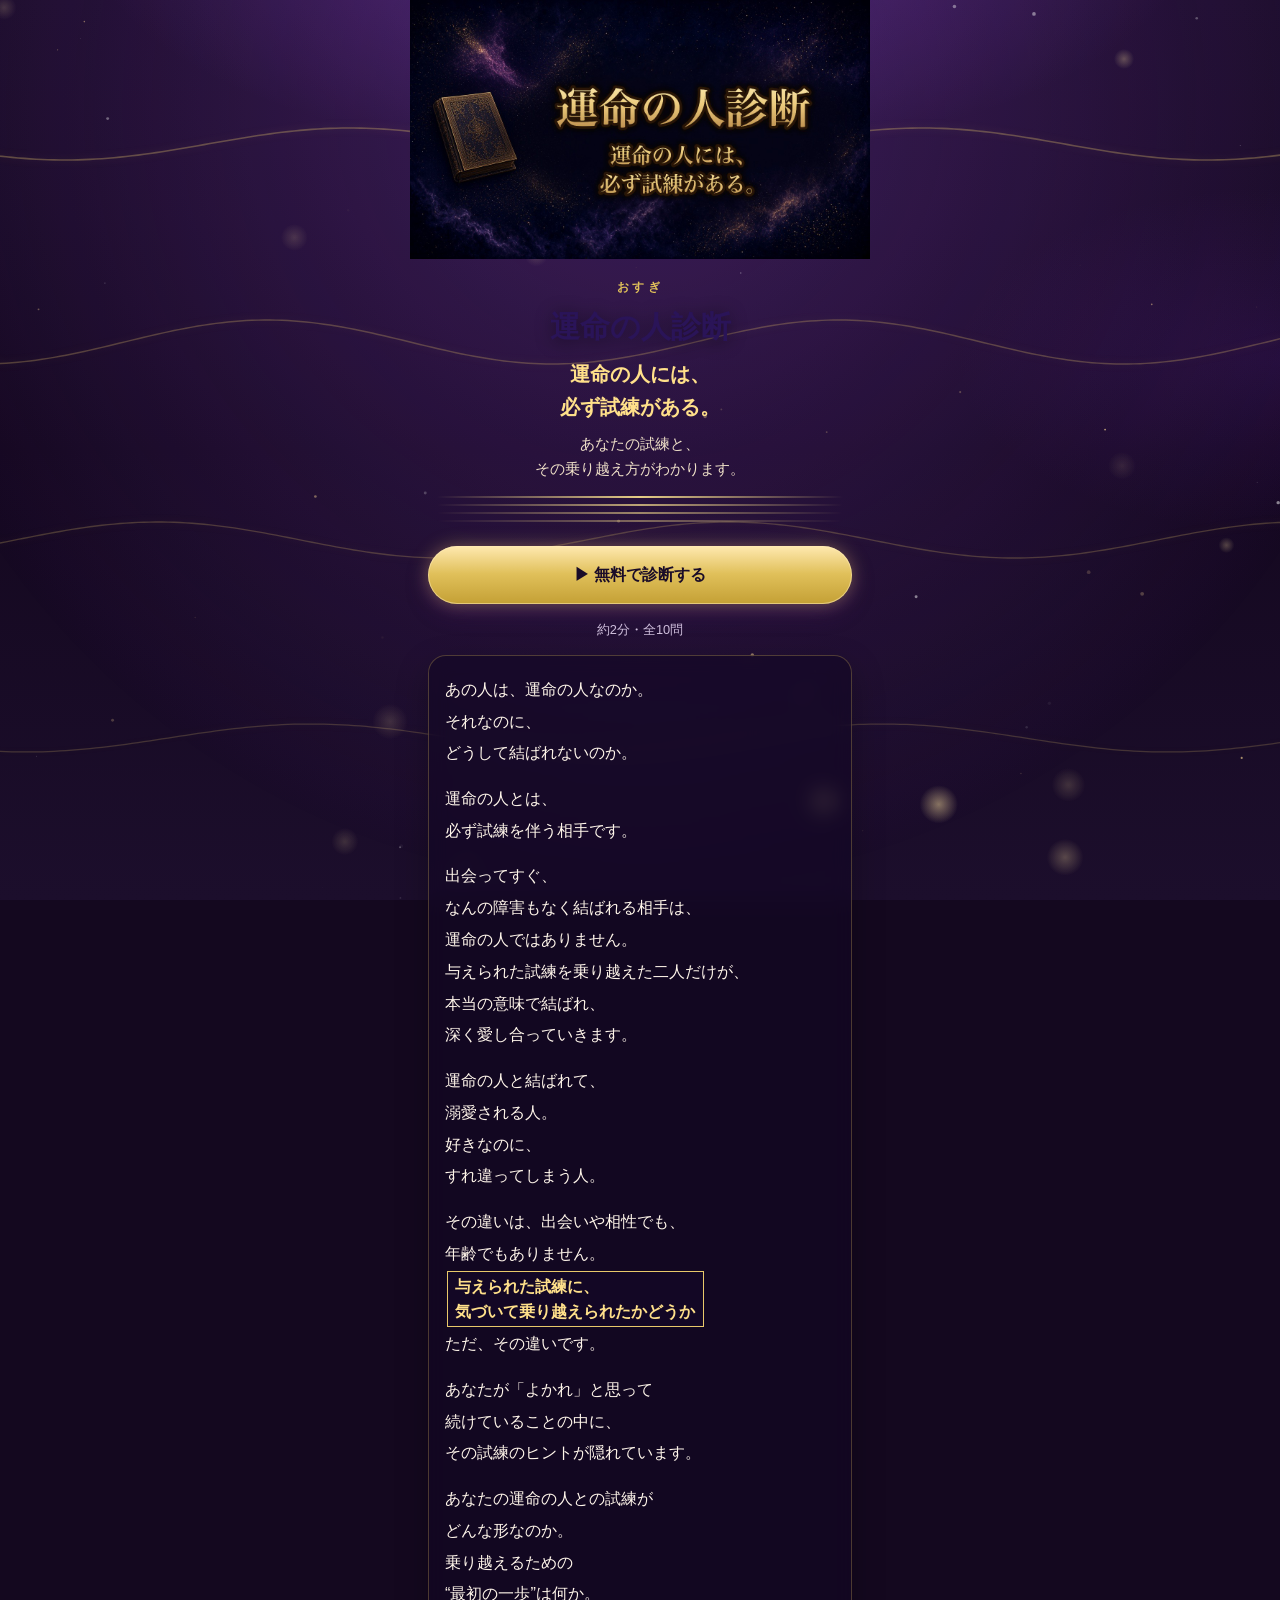
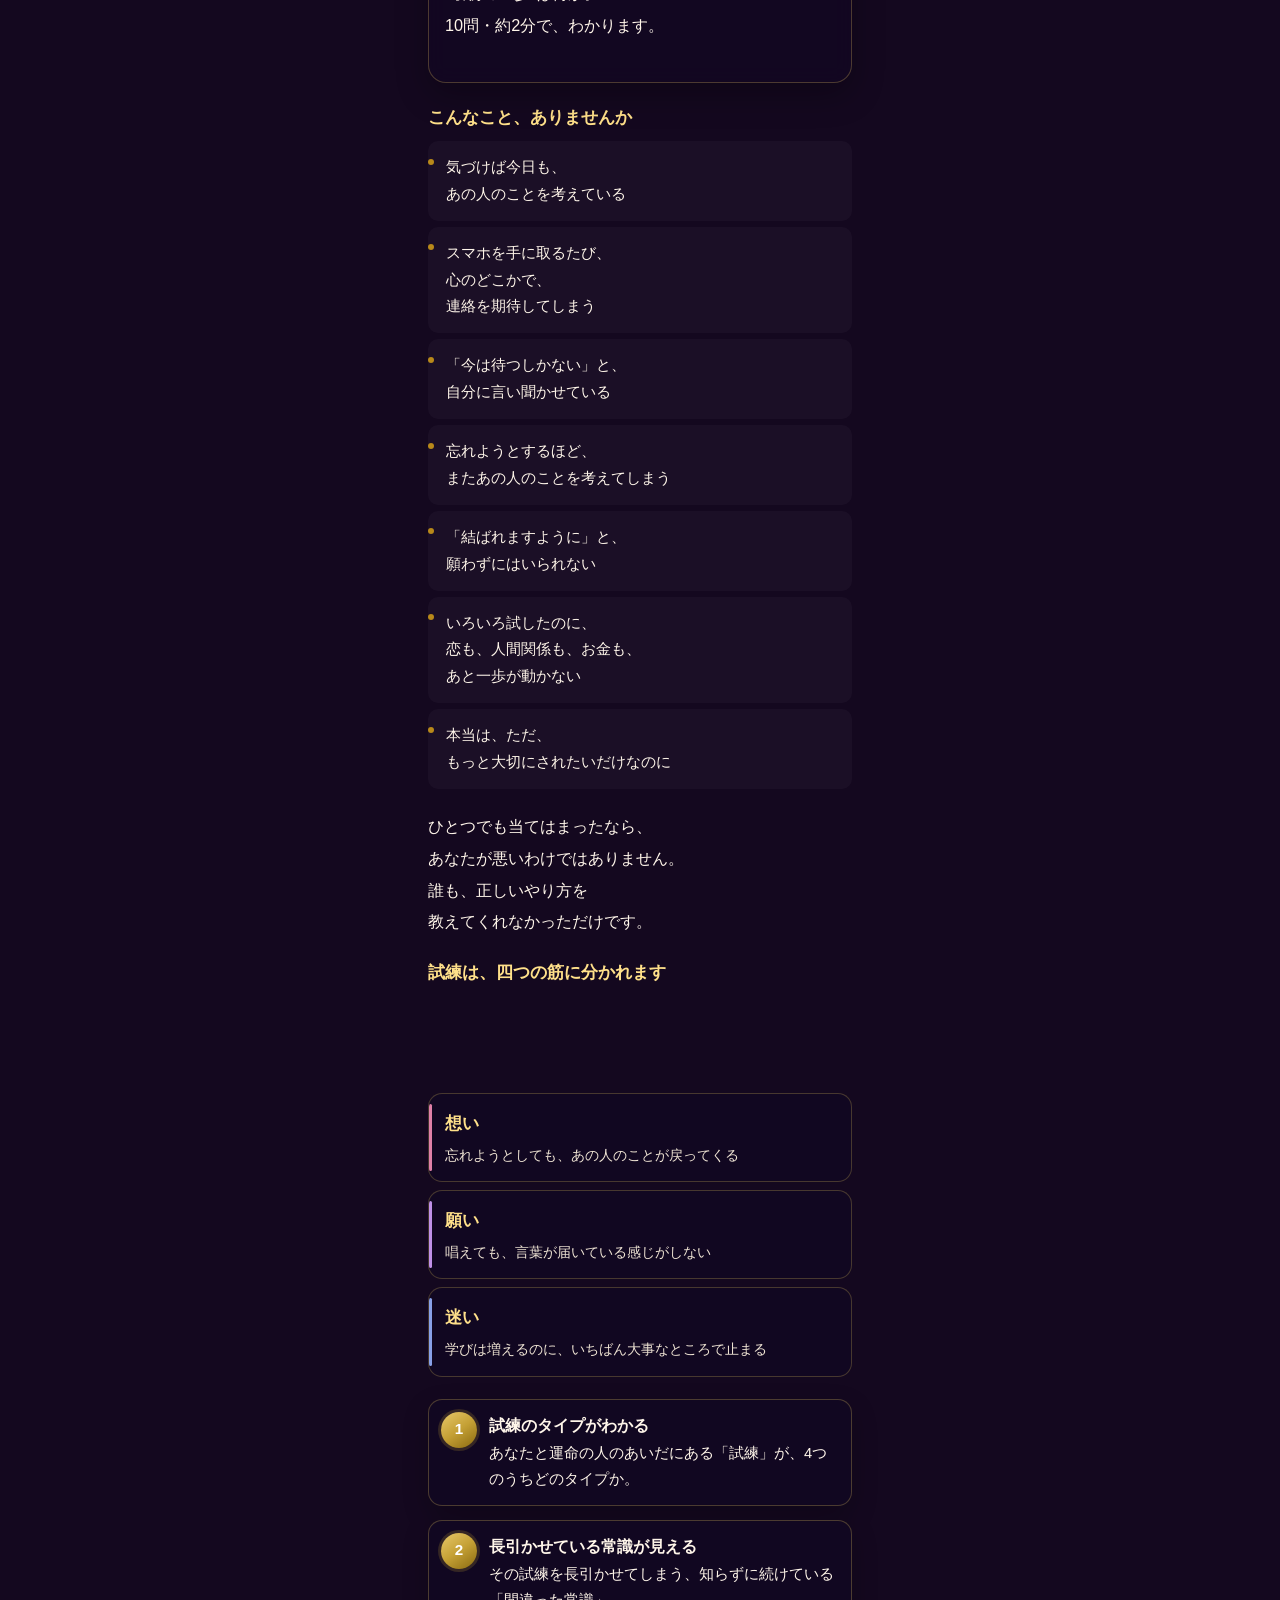
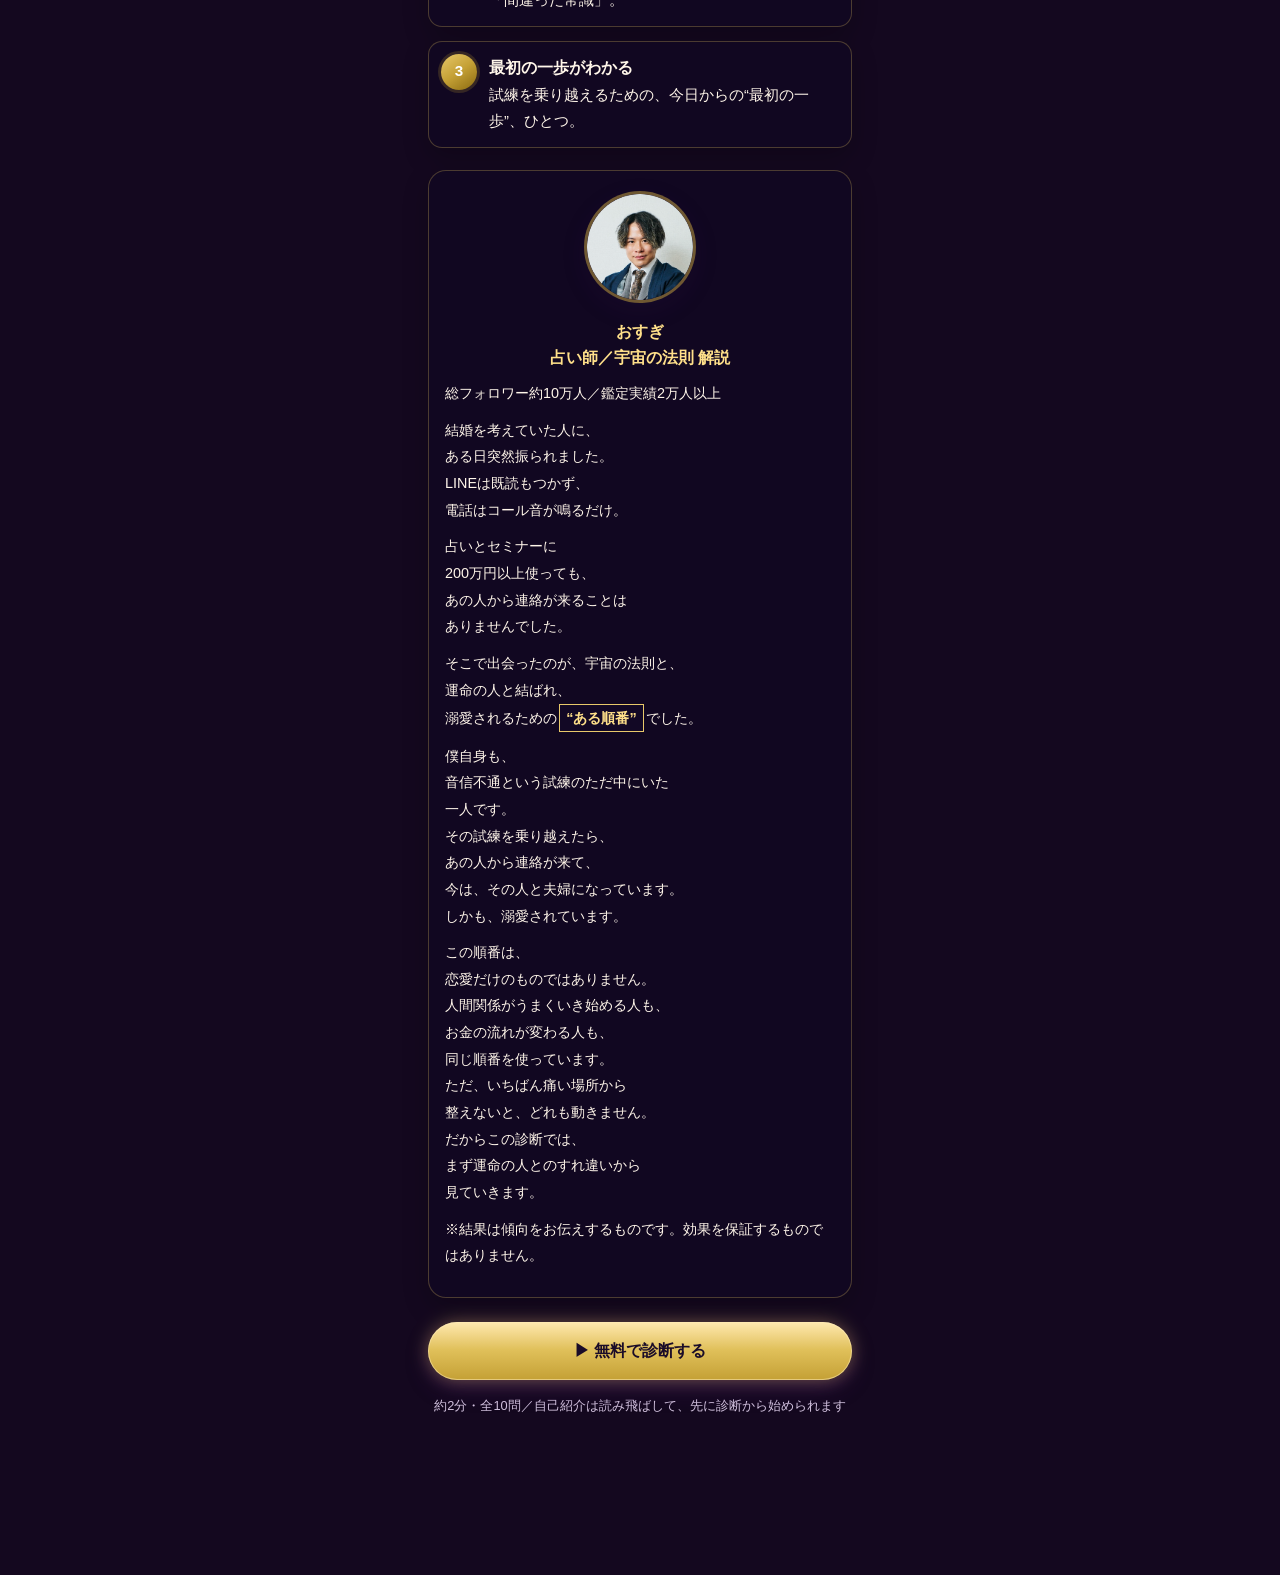
==== commit 23d50c56: "Add files via upload" ====
--- a/unmei/index.html
+++ b/unmei/index.html
@@ -16,7 +16,7 @@
 
   <section id="intro" class="screen active">
     <header class="lp-hero">
-      <img class="lp-hero-img" src="images/head_diagnosis.jpg?v=20261013b" alt="運命の人診断" width="1280" height="720">
+      <img class="lp-hero-img" src="images/head_diagnosis.jpg?v=20261013c" alt="運命の人診断" width="1280" height="720">
     </header>
 
     <div class="lp-wrap">
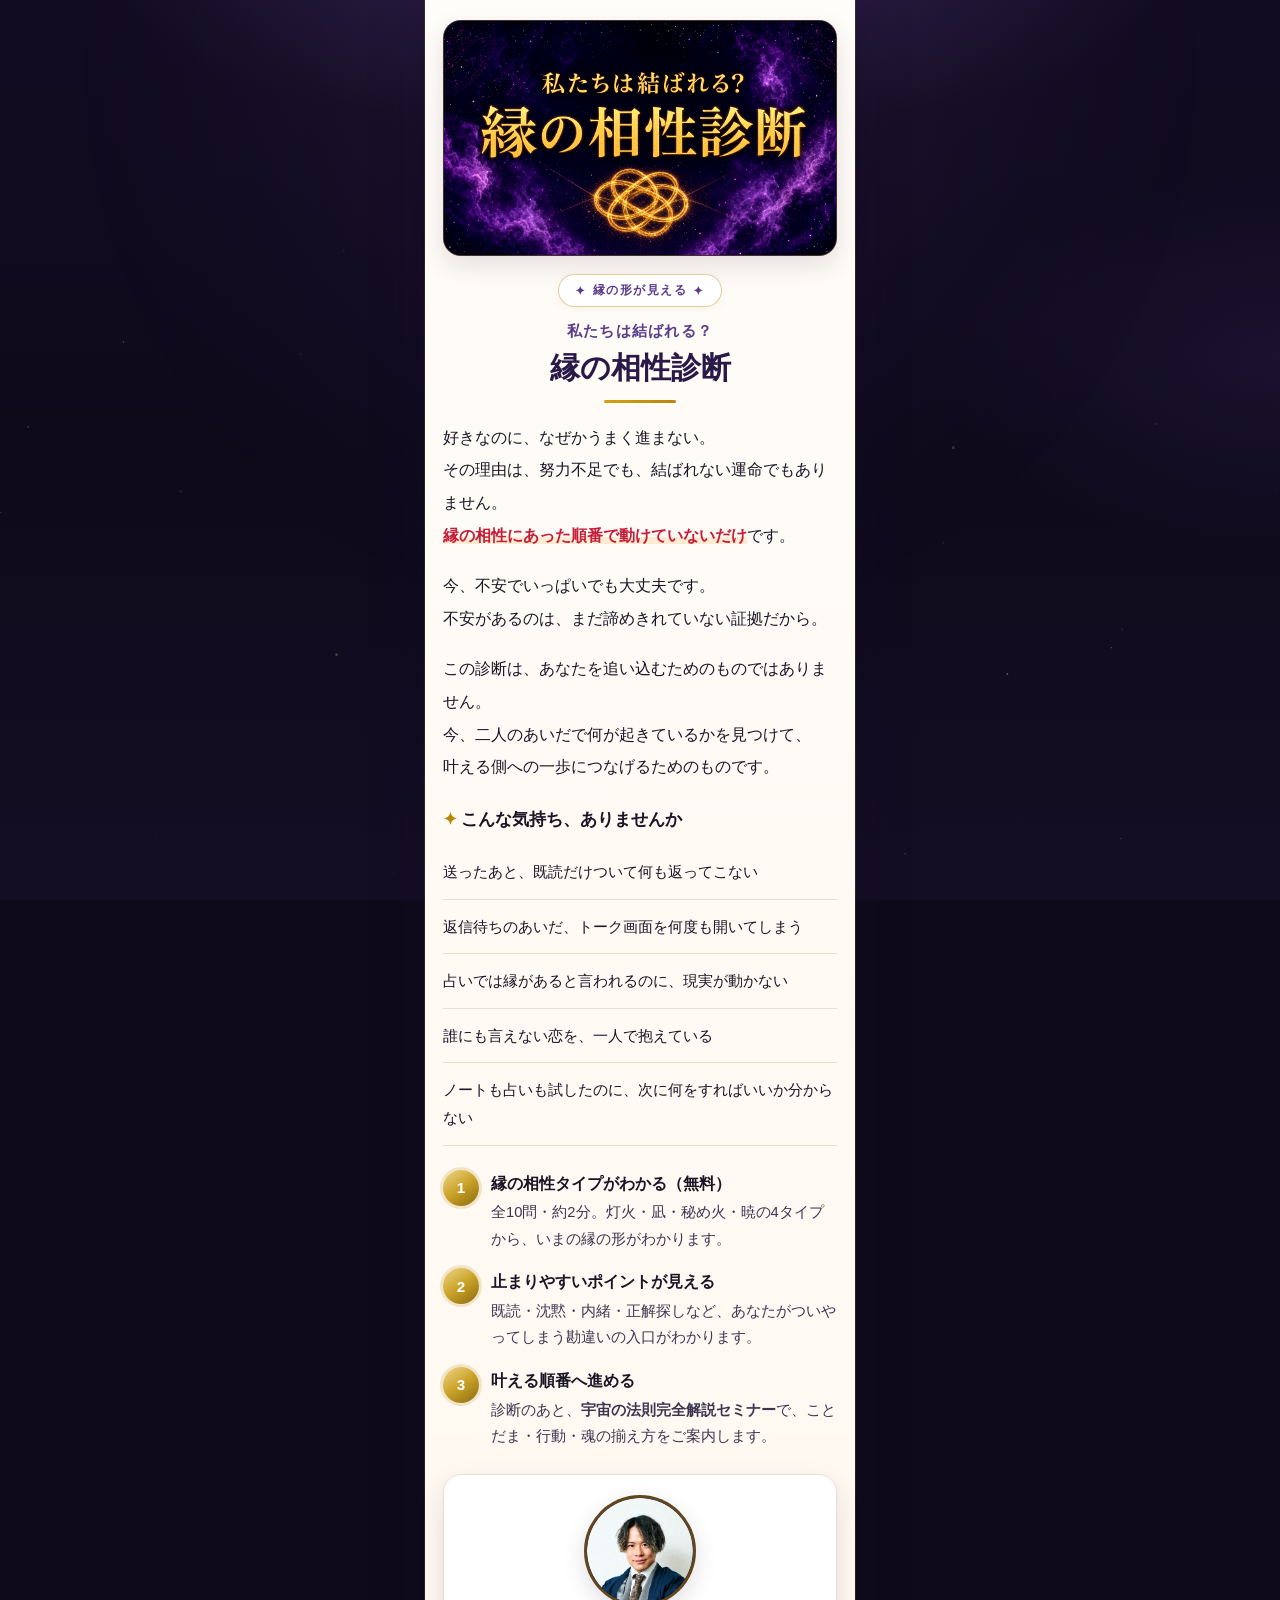
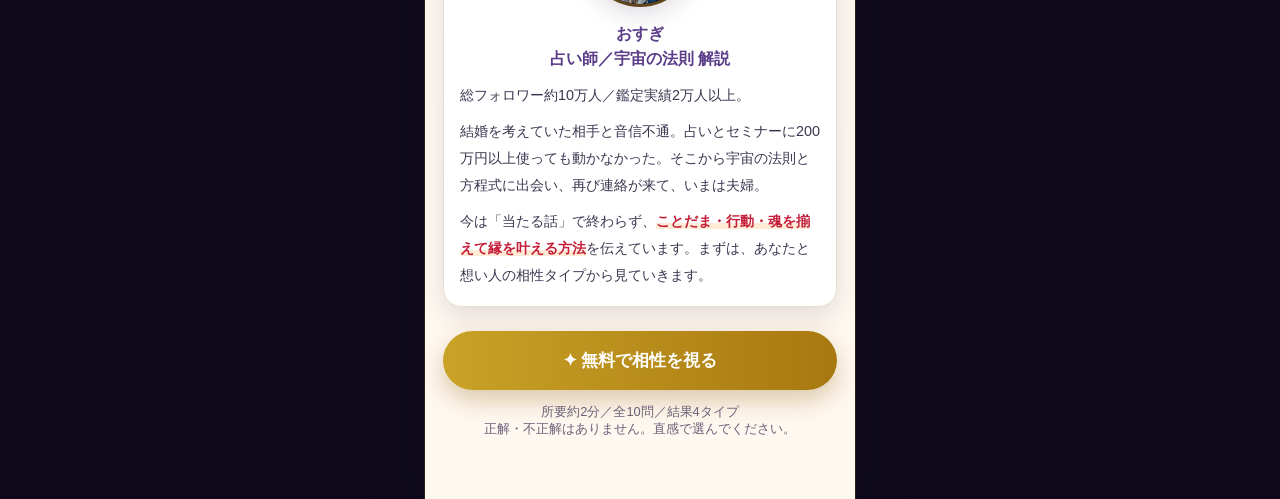
==== commit 601f529f: "Add files via upload" ====
--- a/unmei/index.html
+++ b/unmei/index.html
@@ -1,108 +1,298 @@
 <!DOCTYPE html>
-<!-- SITE=unmei 公開=https://knttnhtt9k-beep.github.io/osugi/unmei/ ルートに上げない -->
 <html lang="ja">
 <head>
 <meta charset="UTF-8">
 <meta name="viewport" content="width=device-width, initial-scale=1.0, viewport-fit=cover">
-<title>運命の人診断｜おすぎ</title>
-<meta name="description" content="運命の人には、必ず試練がある。あなたの試練と、その乗り越え方が、10問・約2分でわかります。">
-<meta property="og:title" content="運命の人診断｜おすぎ">
-<meta property="og:description" content="運命の人には、必ず試練がある。あなたの試練と、その乗り越え方がわかります。">
-<link rel="stylesheet" href="result.css?v=20261013b">
+<title>縁の相性診断｜おすぎ</title>
+<meta name="description" content="全10問・約2分。あなたと想い人の縁の相性タイプがわかります。診断のあと、宇宙の法則完全解説セミナーへ。">
+<style>
+  :root {
+    --ink: #1a1424;
+    --ink-soft: #3d3550;
+    --muted: #6a6178;
+    --cream: #fffaf4;
+    --line: #eadfce;
+    --gold: #b8860b;
+    --moon: #5b3d8a;
+    --accent-red: #c41e3a;
+    --card: #ffffff;
+    --outer: #0e0a1a;
+    --shadow: 0 10px 26px rgba(40, 20, 60, 0.12);
+  }
+  * { box-sizing: border-box; }
+  body {
+    margin: 0;
+    font-family: "Hiragino Sans", "Hiragino Kaku Gothic ProN", "Noto Sans JP", sans-serif;
+    color: var(--ink);
+    background: var(--outer);
+    position: relative;
+    overflow-x: hidden;
+    -webkit-font-smoothing: antialiased;
+  }
+  #cosmicCanvas {
+    position: fixed; inset: 0; width: 100%; height: 100%;
+    z-index: 0; pointer-events: none; opacity: .55;
+  }
+  body::before {
+    content: "";
+    position: fixed; inset: 0; z-index: 0; pointer-events: none;
+    background:
+      radial-gradient(ellipse 70% 40% at 50% -8%, rgba(120, 90, 180, .28), transparent 62%),
+      radial-gradient(ellipse 45% 35% at 100% 40%, rgba(80, 50, 140, .18), transparent 60%),
+      linear-gradient(180deg, #120c22 0%, #0e0a1a 50%, #140e24 100%);
+  }
+  .app {
+    position: relative; z-index: 1;
+    min-height: 100vh;
+    max-width: 430px;
+    margin: 0 auto;
+    padding: 0 18px 48px;
+    background: linear-gradient(180deg, #fffdf9 0%, var(--cream) 40%, #fff8f0 100%);
+    box-shadow: 0 0 0 1px rgba(184, 134, 11, .18), 0 0 48px rgba(20, 10, 40, .45);
+  }
+  .screen { display: none; animation: fadeIn .35s ease; }
+  .screen.active { display: block; }
+  @keyframes fadeIn {
+    from { opacity: 0; transform: translateY(8px); }
+    to { opacity: 1; transform: translateY(0); }
+  }
+  #intro { text-align: center; padding-top: 20px; }
+
+  .hero {
+    width: 100%;
+    aspect-ratio: 5 / 3;
+    border-radius: 18px;
+    overflow: hidden;
+    margin: 0 0 18px;
+    box-shadow: var(--shadow);
+    background: #1a1030;
+    border: 1px solid rgba(184, 134, 11, .28);
+  }
+  .hero img {
+    width: 100%; height: 100%; object-fit: cover; display: block;
+    filter: contrast(1.1) saturate(1.06) brightness(1.05);
+  }
+
+  .head-badge {
+    display: inline-flex; align-items: center; gap: 6px;
+    padding: 7px 16px; border-radius: 999px;
+    background: #fff;
+    border: 1px solid rgba(184, 134, 11, .4);
+    box-shadow: 0 2px 10px rgba(80, 50, 20, .06);
+    font-size: .76rem; font-weight: 800; letter-spacing: .12em;
+    color: var(--moon); margin-bottom: 14px;
+  }
+  .catch {
+    margin: 0 0 6px;
+    font-size: .95rem; font-weight: 700; letter-spacing: .08em;
+    color: var(--moon);
+  }
+  h1 {
+    font-family: "Hiragino Mincho ProN", "Yu Mincho", "Noto Serif JP", serif;
+    font-size: 1.85rem; line-height: 1.4; margin: 0 0 10px;
+    font-weight: 700; color: #2a1848;
+  }
+  .head-underline {
+    width: 72px; height: 3px; margin: 0 auto 18px; border-radius: 999px;
+    background: linear-gradient(90deg, #d4a017, #b8860b);
+  }
+  .lead { margin: 0 0 24px; text-align: left; }
+  .lead p {
+    color: var(--ink); font-size: 1.02rem; line-height: 2;
+    margin: 0 0 1.1em; font-weight: 500;
+  }
+  .lead p:last-child { margin-bottom: 0; }
+  .lead strong, .teacher-box strong {
+    color: var(--accent-red); font-weight: 800;
+    background: linear-gradient(180deg, transparent 62%, rgba(255, 220, 180, .55) 62%);
+  }
+  .section-title {
+    margin: 0 0 12px;
+    font-family: "Hiragino Mincho ProN", "Yu Mincho", serif;
+    font-size: 1.08rem; font-weight: 700; line-height: 1.5;
+    color: var(--ink); text-align: left;
+  }
+  .section-title::before { content: "✦ "; color: var(--gold); }
+  .scene-list, .empathy-list {
+    margin: 0 0 24px; padding: 0; list-style: none; text-align: left;
+  }
+  .scene-list li, .empathy-list li {
+    padding: 13px 0; border-bottom: 1px solid var(--line);
+    font-size: .96rem; line-height: 1.8; color: var(--ink);
+  }
+  .teacher-box {
+    margin: 0 0 24px; padding: 20px 16px 18px; border-radius: 18px;
+    background: #fff;
+    border: 1px solid var(--line);
+    box-shadow: var(--shadow);
+    text-align: left;
+  }
+  .reason-item h3 { margin: 2px 0 4px; font-size: 1.02rem; line-height: 1.45; color: var(--ink); }
+  .reason-item p { margin: 0; font-size: .92rem; line-height: 1.8; color: var(--ink-soft); }
+  .reason-num {
+    width: 36px; height: 36px; border-radius: 50%;
+    display: grid; place-items: center;
+    font-size: .95rem; font-weight: 800; color: #fff;
+    background: linear-gradient(145deg, #f0d78a, #c9a227 50%, #8a6a10);
+    box-shadow: 0 0 0 3px rgba(184, 134, 11, .18);
+  }
+  .teacher-photo {
+    width: 112px; height: 112px; margin: 0 auto 14px; border-radius: 50%;
+    overflow: hidden; border: 3px solid rgba(184, 134, 11, .45);
+    box-shadow: 0 8px 22px rgba(40, 20, 60, .14); background: #1a1030;
+  }
+  .teacher-photo img {
+    width: 100%; height: 100%; object-fit: cover; display: block;
+    filter: contrast(1.08) brightness(1.05);
+  }
+  .teacher-box h3 {
+    margin: 0 0 10px; font-size: 1rem; line-height: 1.6;
+    color: var(--moon); text-align: center;
+    font-family: "Hiragino Mincho ProN", "Yu Mincho", serif;
+  }
+  .teacher-box p {
+    margin: 0 0 10px; font-size: .9rem; line-height: 1.85; color: var(--ink-soft);
+  }
+  .teacher-box p:last-child { margin-bottom: 0; }
+  .reason-list { text-align: left; margin: 0 0 24px; padding: 0; }
+  .reason-item {
+    list-style: none; display: grid; grid-template-columns: 36px 1fr;
+    gap: 12px; margin-bottom: 16px;
+  }
+  .primary-btn {
+    width: 100%; border: none; border-radius: 999px;
+    padding: 18px 16px; font-size: 1.05rem; font-weight: 800; color: #fff;
+    background: linear-gradient(90deg, #c9a227, #a87810 50%, #7a5808);
+    background-size: 200% 100%;
+    box-shadow: 0 10px 24px rgba(140, 100, 20, .32);
+    cursor: pointer;
+    transition: transform .2s ease, box-shadow .2s ease;
+    animation: btn-zoom 1.8s ease-in-out infinite, btn-shine 4s ease-in-out infinite;
+  }
+  .primary-btn:hover:not(:disabled) {
+    transform: scale(1.03);
+    box-shadow: 0 14px 28px rgba(140, 100, 20, .4);
+    animation-play-state: paused;
+  }
+  .primary-btn:disabled { opacity: .45; cursor: not-allowed; box-shadow: none; animation: none; }
+  @keyframes btn-zoom {
+    0%, 100% { transform: scale(1); }
+    50% { transform: scale(1.03); box-shadow: 0 12px 28px rgba(140,100,20,.4), 0 0 0 5px rgba(212,160,23,.12); }
+  }
+  @keyframes btn-shine {
+    0%, 100% { background-position: 0% 50%; }
+    50% { background-position: 100% 50%; }
+  }
+  .subnote { margin-top: 14px; font-size: .8rem; color: var(--muted); }
+
+  #quiz { padding-top: 24px; }
+  .topbar {
+    display: flex; justify-content: space-between;
+    margin-bottom: 10px; font-size: .82rem; color: var(--muted); font-weight: 600;
+  }
+  .bar { height: 7px; background: #efe6d8; border-radius: 999px; overflow: hidden; margin-bottom: 24px; }
+  .bar > span {
+    display: block; height: 100%; width: 0%;
+    background: linear-gradient(90deg, #d4a017, #b8860b);
+    transition: width .25s ease;
+  }
+  .q-card {
+    background: var(--card); border-radius: 18px; padding: 18px 16px;
+    box-shadow: var(--shadow); margin-bottom: 12px;
+    border: 1px solid var(--line);
+  }
+  .q-label { color: var(--gold); font-size: .74rem; font-weight: 800; letter-spacing: .1em; margin-bottom: 8px; }
+  .q-text { font-size: 1.05rem; font-weight: 700; line-height: 1.65; text-align: left; color: var(--ink); }
+  .choices { margin-top: 12px; display: grid; gap: 8px; }
+  .choice {
+    width: 100%; text-align: left; border: 1.5px solid var(--line);
+    background: #fff; border-radius: 14px; padding: 13px 14px;
+    font-size: .94rem; line-height: 1.55; color: var(--ink); cursor: pointer;
+  }
+  .choice.selected {
+    border-color: var(--gold);
+    background: #fff8e8;
+    box-shadow: 0 0 0 2px rgba(184, 134, 11, .15);
+  }
+  #nextBtn { margin-top: 8px; }
+
+  #analyze { text-align: center; padding-top: 120px; }
+  .spinner {
+    width: 64px; height: 64px; margin: 0 auto 24px; border-radius: 50%;
+    border: 4px solid #efe6d8; border-top-color: var(--gold);
+    animation: spin .8s linear infinite;
+  }
+  @keyframes spin { to { transform: rotate(360deg); } }
+  #analyze h2 {
+    font-family: "Hiragino Mincho ProN", "Yu Mincho", serif;
+    font-size: 1.2rem; margin: 0 0 8px; color: var(--ink);
+  }
+  #analyze p { color: var(--ink-soft); font-size: .95rem; line-height: 1.8; }
+</style>
 </head>
-<body class="lp-body-root">
+<body>
 <canvas id="cosmicCanvas" aria-hidden="true"></canvas>
-<div class="app app-lp">
+<div class="app">
 
   <section id="intro" class="screen active">
-    <header class="lp-hero">
-      <img class="lp-hero-img" src="images/head_diagnosis.jpg?v=20261013c" alt="運命の人診断" width="1280" height="720">
-    </header>
-
-    <div class="lp-wrap">
-      <p class="lp-kicker">おすぎ</p>
-      <h1>運命の人診断</h1>
-      <p class="lp-catch">運命の人には、<br>必ず試練がある。</p>
-      <p class="lp-sub">あなたの試練と、<br>その乗り越え方がわかります。</p>
-      <div class="four-threads" aria-hidden="true"><i></i><i></i><i></i><i></i></div>
-      <button class="primary-btn" id="startBtnTop">▶ 無料で診断する</button>
-      <p class="subnote">約2分・全10問</p>
-
-      <div class="lp-glass reveal">
-        <div class="lead">
-          <p>あの人は、運命の人なのか。<br>それなのに、<br>どうして結ばれないのか。</p>
-          <p>運命の人とは、<br>必ず試練を伴う相手です。</p>
-          <p>出会ってすぐ、<br>なんの障害もなく結ばれる相手は、<br>運命の人ではありません。<br>与えられた試練を乗り越えた二人だけが、<br>本当の意味で結ばれ、<br>深く愛し合っていきます。</p>
-          <p>運命の人と結ばれて、<br>溺愛される人。<br>好きなのに、<br>すれ違ってしまう人。</p>
-          <p>その違いは、出会いや相性でも、<br>年齢でもありません。<br><strong>与えられた試練に、<br>気づいて乗り越えられたかどうか</strong><br>ただ、その違いです。</p>
-          <p>あなたが「よかれ」と思って<br>続けていることの中に、<br>その試練のヒントが隠れています。</p>
-          <p>あなたの運命の人との試練が<br>どんな形なのか。<br>乗り越えるための<br>“最初の一歩”は何か。<br>10問・約2分で、わかります。</p>
+    <div class="hero">
+      <img src="images/head_diagnosis.jpg?v=20261002final" alt="縁の相性診断" width="1000" height="600">
+    </div>
+    <div class="head-badge"><span>✦</span>縁の形が見える<span>✦</span></div>
+    <p class="catch">私たちは結ばれる？</p>
+    <h1>縁の相性診断</h1>
+    <div class="head-underline"></div>
+    <div class="lead">
+      <p>好きなのに、なぜかうまく進まない。<br>その理由は、努力不足でも、結ばれない運命でもありません。<br><strong>縁の相性にあった順番で動けていないだけ</strong>です。</p>
+      <p>今、不安でいっぱいでも大丈夫です。<br>不安があるのは、まだ諦めきれていない証拠だから。</p>
+      <p>この診断は、あなたを追い込むためのものではありません。<br>今、二人のあいだで何が起きているかを見つけて、<br>叶える側への一歩につなげるためのものです。</p>
+    </div>
+
+    <h2 class="section-title">こんな気持ち、ありませんか</h2>
+    <ul class="empathy-list">
+      <li>送ったあと、既読だけついて何も返ってこない</li>
+      <li>返信待ちのあいだ、トーク画面を何度も開いてしまう</li>
+      <li>占いでは縁があると言われるのに、現実が動かない</li>
+      <li>誰にも言えない恋を、一人で抱えている</li>
+      <li>ノートも占いも試したのに、次に何をすればいいか分からない</li>
+    </ul>
+
+    <ul class="reason-list">
+      <li class="reason-item">
+        <div class="reason-num">1</div>
+        <div>
+          <h3>縁の相性タイプがわかる（無料）</h3>
+          <p>全10問・約2分。灯火・凪・秘め火・暁の4タイプから、いまの縁の形がわかります。</p>
         </div>
+      </li>
+      <li class="reason-item">
+        <div class="reason-num">2</div>
+        <div>
+          <h3>止まりやすいポイントが見える</h3>
+          <p>既読・沈黙・内緒・正解探しなど、あなたがついやってしまう勘違いの入口がわかります。</p>
+        </div>
+      </li>
+      <li class="reason-item">
+        <div class="reason-num">3</div>
+        <div>
+          <h3>叶える順番へ進める</h3>
+          <p>診断のあと、<strong>宇宙の法則完全解説セミナー</strong>で、ことだま・行動・魂の揃え方をご案内します。</p>
+        </div>
+      </li>
+    </ul>
+
+    <div class="teacher-box">
+      <div class="teacher-photo">
+        <img src="images/teacher-osugi.png" alt="おすぎ" width="112" height="112">
       </div>
-
-      <h2 class="section-title reveal">こんなこと、ありませんか</h2>
-      <ul class="empathy-list">
-        <li class="reveal">気づけば今日も、<br>あの人のことを考えている</li>
-        <li class="reveal">スマホを手に取るたび、<br>心のどこかで、<br>連絡を期待してしまう</li>
-        <li class="reveal">「今は待つしかない」と、<br>自分に言い聞かせている</li>
-        <li class="reveal">忘れようとするほど、<br>またあの人のことを考えてしまう</li>
-        <li class="reveal">「結ばれますように」と、<br>願わずにはいられない</li>
-        <li class="reveal">いろいろ試したのに、<br>恋も、人間関係も、お金も、<br>あと一歩が動かない</li>
-        <li class="reveal">本当は、ただ、<br>もっと大切にされたいだけなのに</li>
-      </ul>
-      <div class="lead reveal">
-        <p>ひとつでも当てはまったなら、<br>あなたが悪いわけではありません。<br>誰も、正しいやり方を<br>教えてくれなかっただけです。</p>
-      </div>
-
-      <h2 class="section-title reveal">試練は、四つの筋に分かれます</h2>
-      <ul class="gate-list">
-        <li class="gate gate-a reveal"><b>待つ</b><span>連絡を待っているあいだ、時間が止まっている</span></li>
-        <li class="gate gate-b reveal"><b>想い</b><span>忘れようとしても、あの人のことが戻ってくる</span></li>
-        <li class="gate gate-c reveal"><b>願い</b><span>唱えても、言葉が届いている感じがしない</span></li>
-        <li class="gate gate-d reveal"><b>迷い</b><span>学びは増えるのに、いちばん大事なところで止まる</span></li>
-      </ul>
-
-      <ul class="reason-list">
-        <li class="reason-item reveal">
-          <div class="reason-num">1</div>
-          <div>
-            <h3>試練のタイプがわかる</h3>
-            <p>あなたと運命の人のあいだにある「試練」が、4つのうちどのタイプか。</p>
-          </div>
-        </li>
-        <li class="reason-item reveal">
-          <div class="reason-num">2</div>
-          <div>
-            <h3>長引かせている常識が見える</h3>
-            <p>その試練を長引かせてしまう、知らずに続けている「間違った常識」。</p>
-          </div>
-        </li>
-        <li class="reason-item reveal">
-          <div class="reason-num">3</div>
-          <div>
-            <h3>最初の一歩がわかる</h3>
-            <p>試練を乗り越えるための、今日からの“最初の一歩”、ひとつ。</p>
-          </div>
-        </li>
-      </ul>
-
-      <div class="teacher-box reveal">
-        <div class="teacher-photo-sm">
-          <img src="images/teacher-osugi.png" alt="おすぎ" width="112" height="112">
-        </div>
-        <h3>おすぎ<br>占い師／宇宙の法則 解説</h3>
-        <p>総フォロワー約10万人／鑑定実績2万人以上</p>
-        <p>結婚を考えていた人に、<br>ある日突然振られました。<br>LINEは既読もつかず、<br>電話はコール音が鳴るだけ。</p>
-        <p>占いとセミナーに<br>200万円以上使っても、<br>あの人から連絡が来ることは<br>ありませんでした。</p>
-        <p>そこで出会ったのが、宇宙の法則と、<br>運命の人と結ばれ、<br>溺愛されるための<strong>“ある順番”</strong>でした。</p>
-        <p>僕自身も、<br>音信不通という試練のただ中にいた<br>一人です。<br>その試練を乗り越えたら、<br>あの人から連絡が来て、<br>今は、その人と夫婦になっています。<br>しかも、溺愛されています。</p>
-        <p>この順番は、<br>恋愛だけのものではありません。<br>人間関係がうまくいき始める人も、<br>お金の流れが変わる人も、<br>同じ順番を使っています。<br>ただ、いちばん痛い場所から<br>整えないと、どれも動きません。<br>だからこの診断では、<br>まず運命の人とのすれ違いから<br>見ていきます。</p>
-        <p class="note-line">※結果は傾向をお伝えするものです。効果を保証するものではありません。</p>
-      </div>
-
-      <button class="primary-btn" id="startBtn">▶ 無料で診断する</button>
-      <p class="subnote">約2分・全10問／自己紹介は読み飛ばして、先に診断から始められます</p>
+      <h3>おすぎ<br>占い師／宇宙の法則 解説</h3>
+      <p>総フォロワー約10万人／鑑定実績2万人以上。</p>
+      <p>結婚を考えていた相手と音信不通。占いとセミナーに200万円以上使っても動かなかった。そこから宇宙の法則と方程式に出会い、再び連絡が来て、いまは夫婦。</p>
+      <p>今は「当たる話」で終わらず、<strong>ことだま・行動・魂を揃えて縁を叶える方法</strong>を伝えています。まずは、あなたと想い人の相性タイプから見ていきます。</p>
     </div>
+
+    <button class="primary-btn" id="startBtn">✦ 無料で相性を視る</button>
+    <p class="subnote">所要約2分／全10問／結果4タイプ<br>正解・不正解はありません。直感で選んでください。</p>
   </section>
 
   <section id="quiz" class="screen">
@@ -116,105 +306,105 @@
   </section>
 
   <section id="analyze" class="screen">
-    <div class="analyze-threads" aria-hidden="true"><i></i><i></i><i></i><i></i></div>
-    <h2>あなたの試練を視ています…</h2>
-    <p>四つの筋のうち、今の一本をたどっています</p>
+    <div class="spinner"></div>
+    <h2>あなたの縁の形を視ています…</h2>
+    <p>結果ページを準備しています</p>
   </section>
 </div>
 
-<script src="cosmic.js?v=20261013b"></script>
-<script src="lp.js?v=20261013b"></script>
+<script src="cosmic.js?v=20261002final"></script>
+<script src="types-data.js?v=20261002final"></script>
 <script>
 const PAGE_SIZE = 5;
 const QUESTIONS = [
   {
-    text: "あの人との今の状況に、いちばん近いのは？",
-    choices: [
-      { label: "連絡が途切れていて、向こうからの連絡を待っている", type: "A" },
-      { label: "忘れようとしているのに、気づくとあの人のことを考えている", type: "B" },
-      { label: "「結ばれますように」と、毎日願っている", type: "C" },
-      { label: "いろんな方法を試しているのに、何も変わらない", type: "D" }
-    ]
-  },
-  {
-    text: "占いや相談で、言われたことがあるのは？",
-    choices: [
-      { label: "「今は待つ時期です」", type: "A" },
-      { label: "「執着を手放せば、戻ってきます」", type: "B" },
-      { label: "「強く願えば、叶います」", type: "C" },
-      { label: "「正しい方法さえ見つかれば、叶いますよ」", type: "D" }
-    ]
-  },
-  {
-    text: "あの人のことで、ついやってしまうのは？",
-    choices: [
-      { label: "トーク画面を開いて、新しいメッセージがないか確かめる", type: "A" },
-      { label: "写真やトーク履歴を消そうとして、結局消せない", type: "B" },
-      { label: "寝る前に、あの人と結ばれる場面を何度も思い浮かべる", type: "C" },
-      { label: "「復縁 方法」「引き寄せ 叶った」などを検索する", type: "D" }
-    ]
-  },
-  {
-    text: "これまで、いちばん続けてきたことは？",
-    choices: [
-      { label: "あの人を信じて、待つこと", type: "A" },
-      { label: "考えないように、前向きでいようとすること", type: "B" },
-      { label: "願いの言葉を、唱えたり書いたりすること", type: "C" },
-      { label: "本や動画、講座、占いで学ぶこと", type: "D" }
-    ]
-  },
-  {
-    text: "不安になったとき、どうしますか？",
-    choices: [
-      { label: "「いつか戻ってくる」と、自分に言い聞かせる", type: "A" },
-      { label: "「不安になると波動が下がる」と、不安を打ち消そうとする", type: "B" },
-      { label: "いつもより多く、願いの言葉を唱える", type: "C" },
-      { label: "新しい占い師や、新しい方法を探す", type: "D" }
-    ]
-  },
-  {
-    text: "「あの人に連絡してみようかな」と思ったとき、近いのは？",
-    choices: [
-      { label: "「今じゃないかも」と、様子を見る", type: "A" },
-      { label: "「期待するとまた落ち込む」と、考えないようにする", type: "B" },
-      { label: "「これはサインだ」と思って、願いを強める", type: "C" },
-      { label: "「本当に送っていいのか」を、調べてから決めようとする", type: "D" }
-    ]
-  },
-  {
-    text: "願いを言葉にするとしたら、近いのは？",
-    choices: [
-      { label: "「いつか戻ってきてくれますように」", type: "A" },
-      { label: "「あの人がいなくても、幸せになれますように」", type: "B" },
-      { label: "「あの人と結ばれますように」", type: "C" },
-      { label: "「正しい方法が見つかりますように」", type: "D" }
-    ]
-  },
-  {
-    text: "友だちに話すと、言われそうなことは？",
-    choices: [
-      { label: "「いい歳なんだから、いつまで待つの？」", type: "A" },
-      { label: "「いい歳なんだから、前を向きなよ」", type: "B" },
-      { label: "「願うだけじゃなくて、何かしたら？」", type: "C" },
-      { label: "「詳しすぎる。もう先生になれるよ」", type: "D" }
-    ]
-  },
-  {
-    text: "これまでにかけたお金や時間で、近いのは？",
-    choices: [
-      { label: "ほとんど使っていない。待つだけだった", type: "A" },
-      { label: "気をまぎらわすために、予定や趣味を増やした", type: "B" },
-      { label: "お守りや待ち受け、願いが叶うグッズにお金を使った", type: "C" },
-      { label: "占いや講座に、合計で何万円も、何十万も使った", type: "D" }
-    ]
-  },
-  {
-    text: "今いちばんつらいのは？（同じ数のときは、これで決まります）",
-    choices: [
-      { label: "いつまで待てばいいのか、わからない", type: "A" },
-      { label: "忘れたいのに、忘れられない", type: "B" },
-      { label: "こんなに願っているのに、届かない", type: "C" },
-      { label: "こんなに学んだのに、変わらない", type: "D" }
+    text: "今の二人の状況に、いちばん近いのは？",
+    choices: [
+      { label: "連絡は取れるけれど、反応がいつも気になる", type: "A" },
+      { label: "連絡が途絶えがち／長い沈黙・音信不通", type: "B" },
+      { label: "事情があって、関係を進めにくい", type: "C" },
+      { label: "関係そのものより「どうすれば叶うか」を調べている", type: "D" }
+    ]
+  },
+  {
+    text: "あの人から返信が来ないとき、あなたに近いのは？",
+    choices: [
+      { label: "つい、確認LINEの下書きを開いてしまう", type: "A" },
+      { label: "何もできず、ただ画面を見つめてしまう", type: "B" },
+      { label: "誰にも言えず、一人で抱え込んでしまう", type: "C" },
+      { label: "「次は何を試そう」と、つい調べ始める", type: "D" }
+    ]
+  },
+  {
+    text: "あの人を想うとき、心を占める気持ちは？",
+    choices: [
+      { label: "早く安心したい（反応が気になる）", type: "A" },
+      { label: "会いたいのに動けない、もどかしさ", type: "B" },
+      { label: "打ち明けたいのに、言えないもどかしさ", type: "C" },
+      { label: "「これで合ってるの？」という確信のなさ", type: "D" }
+    ]
+  },
+  {
+    text: "これまで、恋のためにしてきたことは？",
+    choices: [
+      { label: "連絡の頻度やタイミングを工夫した", type: "A" },
+      { label: "ひたすら待った／我慢した", type: "B" },
+      { label: "気持ちを抑えて、周りに合わせてきた", type: "C" },
+      { label: "占い・引き寄せ・ノートなど、たくさん学んだ", type: "D" }
+    ]
+  },
+  {
+    text: "友達に相談すると、言われがちなのは？",
+    choices: [
+      { label: "「ちょっと重いよ」「落ち着いたら？」", type: "A" },
+      { label: "「もう、諦めたら？」", type: "B" },
+      { label: "（そもそも、相談できない）", type: "C" },
+      { label: "「勉強しすぎ」「考えすぎだよ」", type: "D" }
+    ]
+  },
+  {
+    text: "【直感】そっと目を閉じたとき、心に浮かぶ情景は？",
+    choices: [
+      { label: "暗がりに、ぽっと灯る、あたたかな灯り", type: "A" },
+      { label: "風も波もない、静かに凪いだ海", type: "B" },
+      { label: "人には見せない、胸の奥でゆれる小さな炎", type: "C" },
+      { label: "夜が明ける直前の、白み始めた空", type: "D" }
+    ]
+  },
+  {
+    text: "【直感】今のあなたが、いちばん欲しいものは？",
+    choices: [
+      { label: "「大丈夫」という、安心", type: "A" },
+      { label: "もう一度つながる、きっかけ", type: "B" },
+      { label: "罪悪感なく想っていい、という許し", type: "C" },
+      { label: "「これでいい」と思える、確信", type: "D" }
+    ]
+  },
+  {
+    text: "うまくいかないとき、自分を責める方向は？",
+    choices: [
+      { label: "「私、重いのかな」", type: "A" },
+      { label: "「私じゃ、無理なのかな」", type: "B" },
+      { label: "「こんな恋、いけないのかな」", type: "C" },
+      { label: "「学び方が、足りないのかな」", type: "D" }
+    ]
+  },
+  {
+    text: "あなたの理想の未来に、近いのは？",
+    choices: [
+      { label: "反応に振り回されず、穏やかに愛される", type: "A" },
+      { label: "途絶えた縁が、もう一度動き出す", type: "B" },
+      { label: "事情を越えて、堂々と結ばれる", type: "C" },
+      { label: "迷いが消えて、まっすぐ叶えられる", type: "D" }
+    ]
+  },
+  {
+    text: "最後に。あなたの「好き」は、今どれくらい？",
+    choices: [
+      { label: "まだ、諦めたくない", type: "A" },
+      { label: "諦めたいのに、諦められない", type: "B" },
+      { label: "誰にも言えないけど、消えない", type: "C" },
+      { label: "叶えたい気持ちは、はっきり強い", type: "D" }
     ]
   }
 ];
@@ -234,15 +424,12 @@
   window.scrollTo({ top: 0, behavior: "smooth" });
 }
 
-function startQuiz() {
+document.getElementById("startBtn").addEventListener("click", () => {
   page = 0;
   answers.fill(null);
   show("quiz");
   renderPage();
-}
-
-document.getElementById("startBtn").addEventListener("click", startQuiz);
-document.getElementById("startBtnTop").addEventListener("click", startQuiz);
+});
 
 function pageRange() {
   const start = page * PAGE_SIZE;
@@ -286,7 +473,7 @@
   }
   const remaining = total - end;
   document.getElementById("nextBtn").textContent =
-    remaining <= 0 ? "▶ 結果を見る" : `次へ（残り${remaining}問）`;
+    remaining <= 0 ? "結果を視る" : `次へ（残り${remaining}問）`;
   updateNextBtn();
 }
 
@@ -314,14 +501,14 @@
     if (choice) scores[choice.type] += 1;
   });
   const order = ["A", "B", "C", "D"];
-  const max = Math.max(scores.A, scores.B, scores.C, scores.D);
-  const tops = order.filter((type) => scores[type] === max);
-  const q10 = QUESTIONS[9].choices[answers[9]];
-  const key = tops.length === 1 ? tops[0] : (q10 && tops.indexOf(q10.type) >= 0 ? q10.type : tops[0]);
+  const sorted = order
+    .map((type) => ({ type, score: scores[type], rnd: Math.random() }))
+    .sort((a, b) => b.score - a.score || a.rnd - b.rnd);
+  const key = sorted[0].type;
 
   try {
-    sessionStorage.setItem("unmeiScores", JSON.stringify(scores));
-    sessionStorage.setItem("unmeiType", key);
+    sessionStorage.setItem("enScores", JSON.stringify(scores));
+    sessionStorage.setItem("enType", key);
   } catch (e) {}
 
   const scoreParam = order.map((type) => scores[type]).join(",");
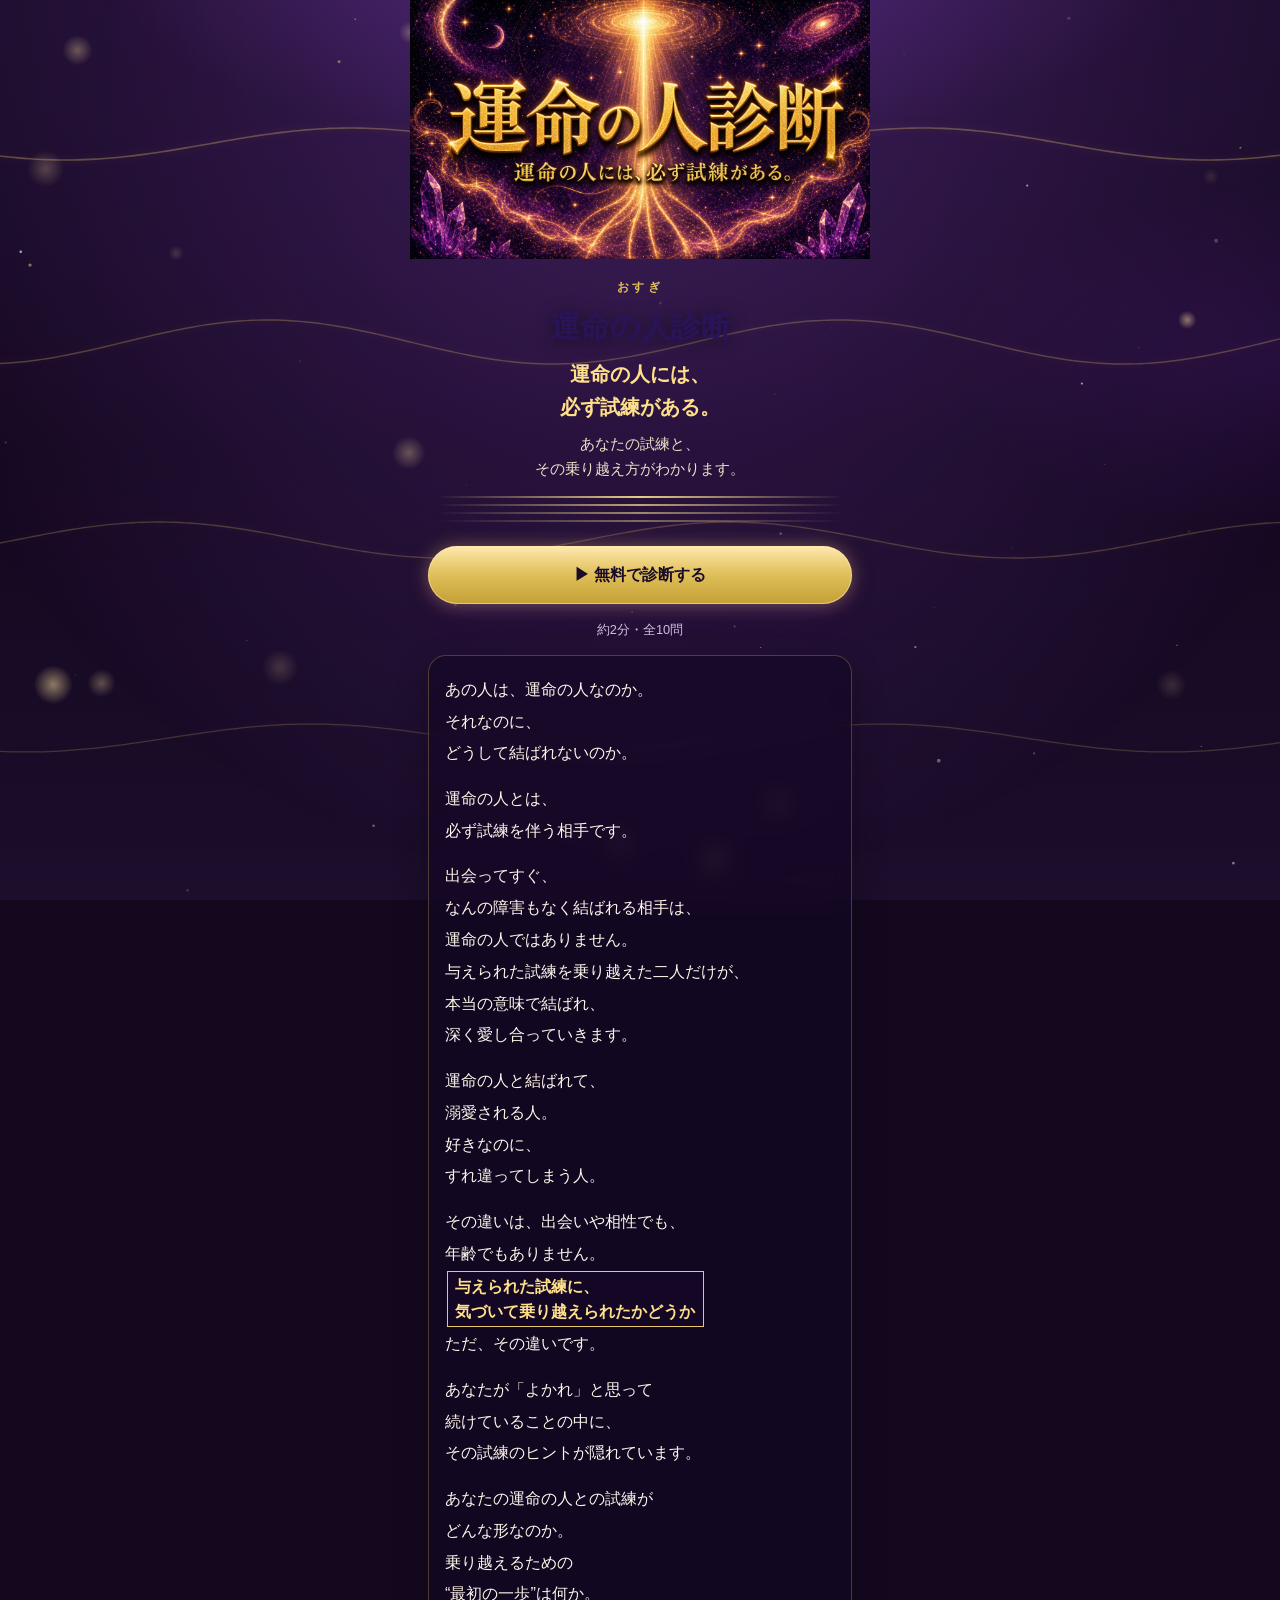
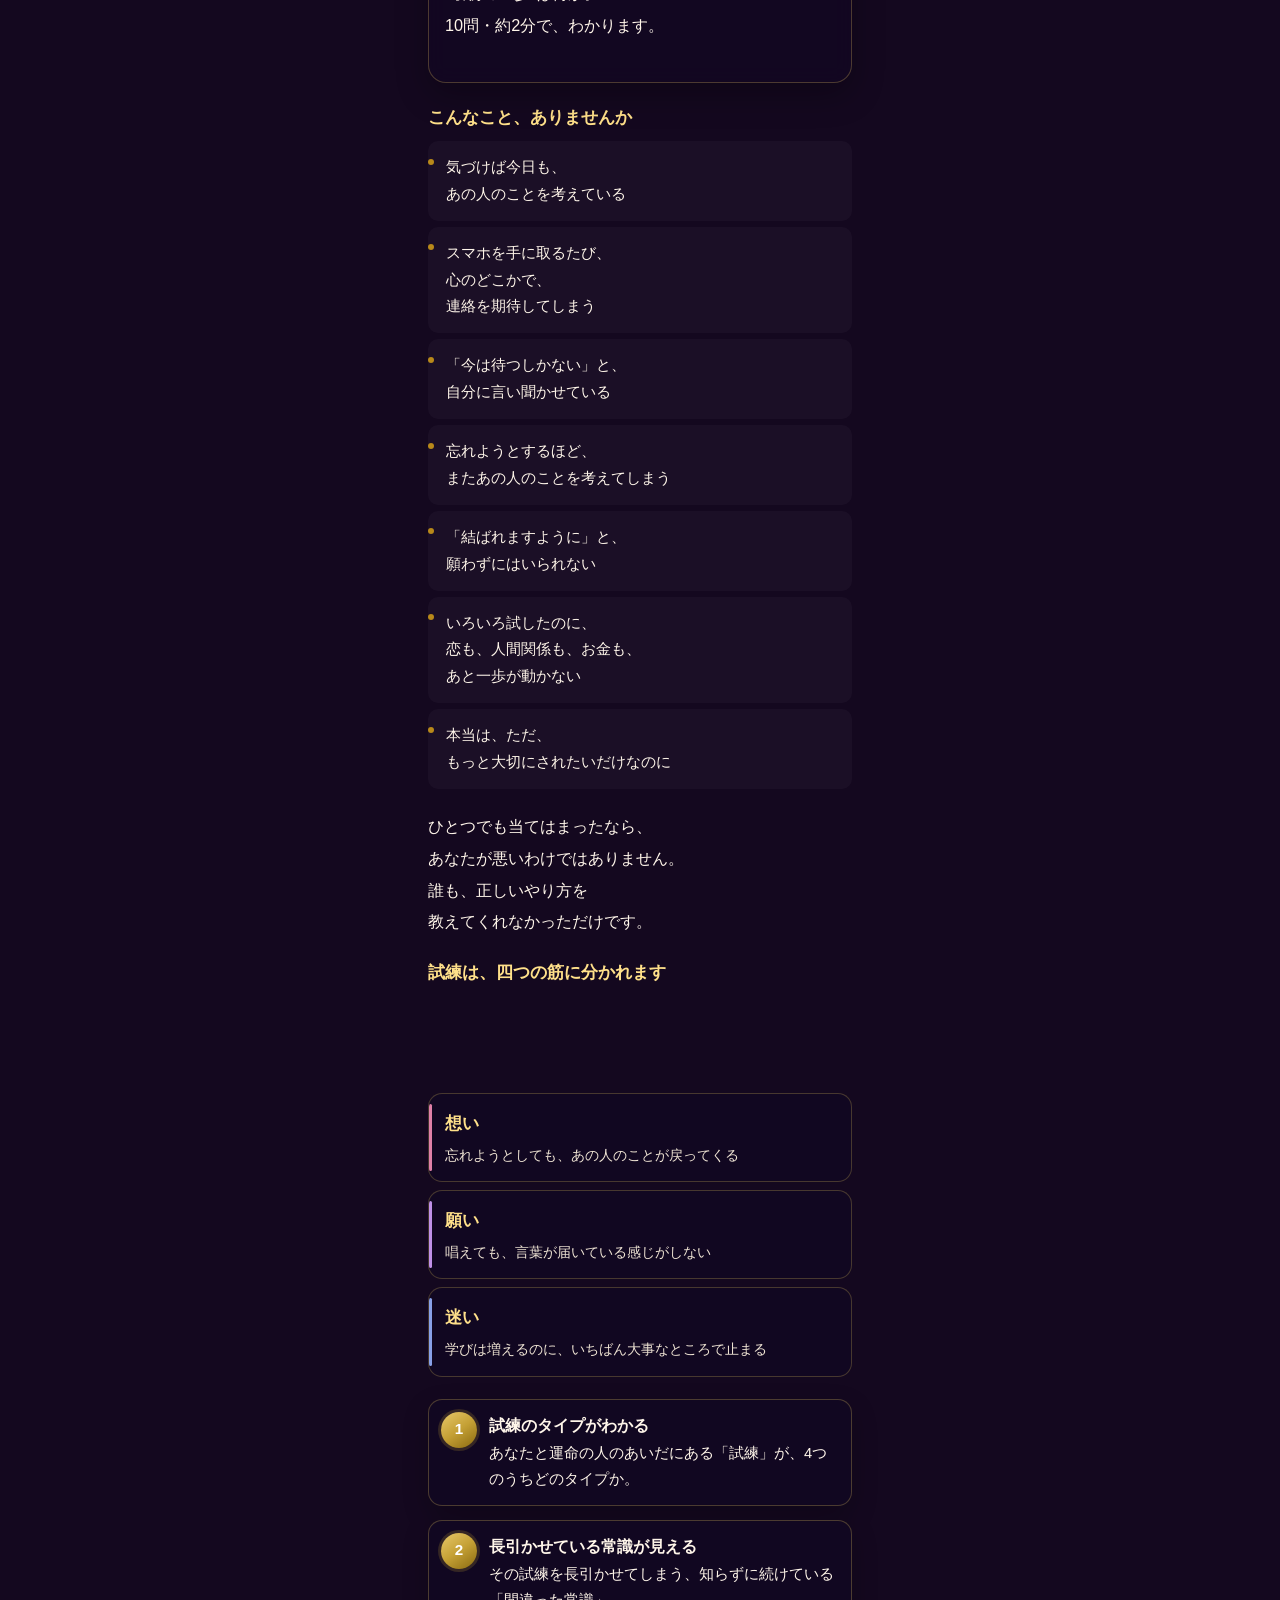
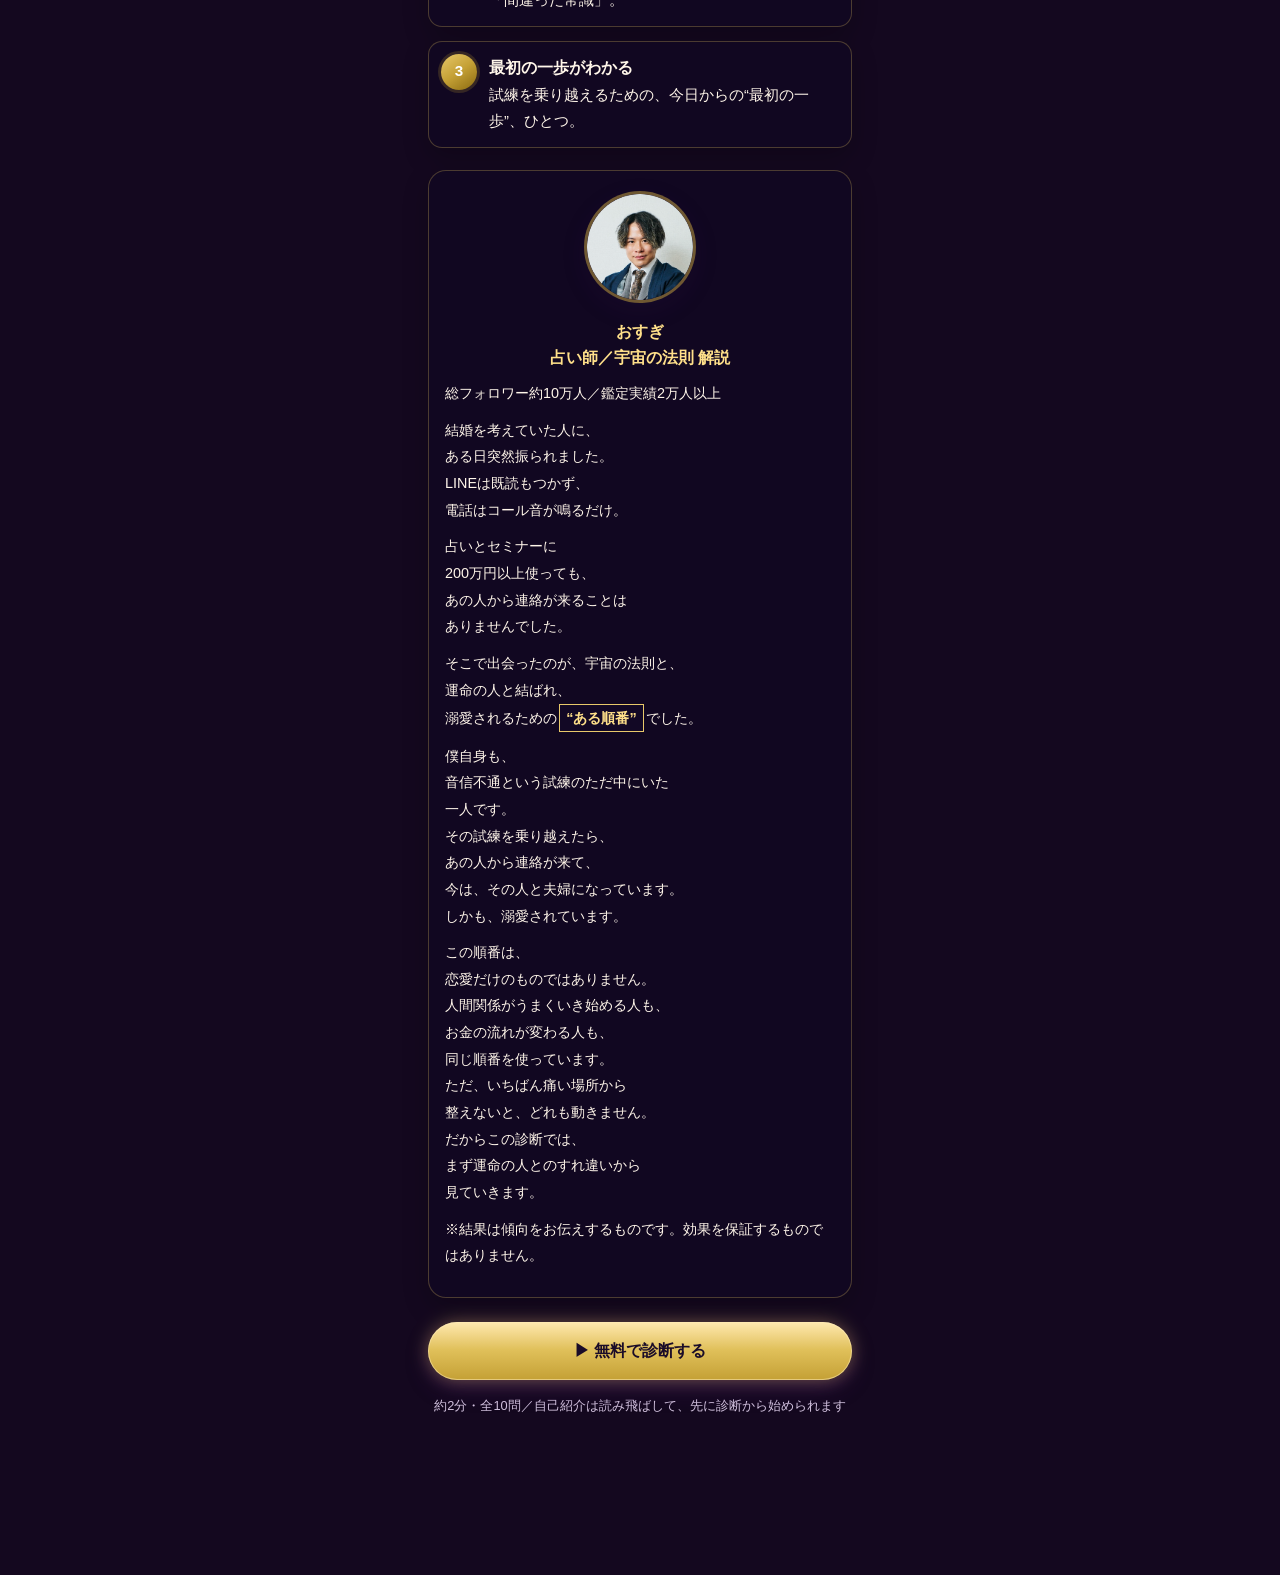
==== commit 3c2b6597: "Add files via upload" ====
--- a/unmei/index.html
+++ b/unmei/index.html
@@ -1,298 +1,108 @@
 <!DOCTYPE html>
+<!-- SITE=unmei 公開=https://knttnhtt9k-beep.github.io/osugi/unmei/ ルートに上げない -->
 <html lang="ja">
 <head>
 <meta charset="UTF-8">
 <meta name="viewport" content="width=device-width, initial-scale=1.0, viewport-fit=cover">
-<title>縁の相性診断｜おすぎ</title>
-<meta name="description" content="全10問・約2分。あなたと想い人の縁の相性タイプがわかります。診断のあと、宇宙の法則完全解説セミナーへ。">
-<style>
-  :root {
-    --ink: #1a1424;
-    --ink-soft: #3d3550;
-    --muted: #6a6178;
-    --cream: #fffaf4;
-    --line: #eadfce;
-    --gold: #b8860b;
-    --moon: #5b3d8a;
-    --accent-red: #c41e3a;
-    --card: #ffffff;
-    --outer: #0e0a1a;
-    --shadow: 0 10px 26px rgba(40, 20, 60, 0.12);
-  }
-  * { box-sizing: border-box; }
-  body {
-    margin: 0;
-    font-family: "Hiragino Sans", "Hiragino Kaku Gothic ProN", "Noto Sans JP", sans-serif;
-    color: var(--ink);
-    background: var(--outer);
-    position: relative;
-    overflow-x: hidden;
-    -webkit-font-smoothing: antialiased;
-  }
-  #cosmicCanvas {
-    position: fixed; inset: 0; width: 100%; height: 100%;
-    z-index: 0; pointer-events: none; opacity: .55;
-  }
-  body::before {
-    content: "";
-    position: fixed; inset: 0; z-index: 0; pointer-events: none;
-    background:
-      radial-gradient(ellipse 70% 40% at 50% -8%, rgba(120, 90, 180, .28), transparent 62%),
-      radial-gradient(ellipse 45% 35% at 100% 40%, rgba(80, 50, 140, .18), transparent 60%),
-      linear-gradient(180deg, #120c22 0%, #0e0a1a 50%, #140e24 100%);
-  }
-  .app {
-    position: relative; z-index: 1;
-    min-height: 100vh;
-    max-width: 430px;
-    margin: 0 auto;
-    padding: 0 18px 48px;
-    background: linear-gradient(180deg, #fffdf9 0%, var(--cream) 40%, #fff8f0 100%);
-    box-shadow: 0 0 0 1px rgba(184, 134, 11, .18), 0 0 48px rgba(20, 10, 40, .45);
-  }
-  .screen { display: none; animation: fadeIn .35s ease; }
-  .screen.active { display: block; }
-  @keyframes fadeIn {
-    from { opacity: 0; transform: translateY(8px); }
-    to { opacity: 1; transform: translateY(0); }
-  }
-  #intro { text-align: center; padding-top: 20px; }
-
-  .hero {
-    width: 100%;
-    aspect-ratio: 5 / 3;
-    border-radius: 18px;
-    overflow: hidden;
-    margin: 0 0 18px;
-    box-shadow: var(--shadow);
-    background: #1a1030;
-    border: 1px solid rgba(184, 134, 11, .28);
-  }
-  .hero img {
-    width: 100%; height: 100%; object-fit: cover; display: block;
-    filter: contrast(1.1) saturate(1.06) brightness(1.05);
-  }
-
-  .head-badge {
-    display: inline-flex; align-items: center; gap: 6px;
-    padding: 7px 16px; border-radius: 999px;
-    background: #fff;
-    border: 1px solid rgba(184, 134, 11, .4);
-    box-shadow: 0 2px 10px rgba(80, 50, 20, .06);
-    font-size: .76rem; font-weight: 800; letter-spacing: .12em;
-    color: var(--moon); margin-bottom: 14px;
-  }
-  .catch {
-    margin: 0 0 6px;
-    font-size: .95rem; font-weight: 700; letter-spacing: .08em;
-    color: var(--moon);
-  }
-  h1 {
-    font-family: "Hiragino Mincho ProN", "Yu Mincho", "Noto Serif JP", serif;
-    font-size: 1.85rem; line-height: 1.4; margin: 0 0 10px;
-    font-weight: 700; color: #2a1848;
-  }
-  .head-underline {
-    width: 72px; height: 3px; margin: 0 auto 18px; border-radius: 999px;
-    background: linear-gradient(90deg, #d4a017, #b8860b);
-  }
-  .lead { margin: 0 0 24px; text-align: left; }
-  .lead p {
-    color: var(--ink); font-size: 1.02rem; line-height: 2;
-    margin: 0 0 1.1em; font-weight: 500;
-  }
-  .lead p:last-child { margin-bottom: 0; }
-  .lead strong, .teacher-box strong {
-    color: var(--accent-red); font-weight: 800;
-    background: linear-gradient(180deg, transparent 62%, rgba(255, 220, 180, .55) 62%);
-  }
-  .section-title {
-    margin: 0 0 12px;
-    font-family: "Hiragino Mincho ProN", "Yu Mincho", serif;
-    font-size: 1.08rem; font-weight: 700; line-height: 1.5;
-    color: var(--ink); text-align: left;
-  }
-  .section-title::before { content: "✦ "; color: var(--gold); }
-  .scene-list, .empathy-list {
-    margin: 0 0 24px; padding: 0; list-style: none; text-align: left;
-  }
-  .scene-list li, .empathy-list li {
-    padding: 13px 0; border-bottom: 1px solid var(--line);
-    font-size: .96rem; line-height: 1.8; color: var(--ink);
-  }
-  .teacher-box {
-    margin: 0 0 24px; padding: 20px 16px 18px; border-radius: 18px;
-    background: #fff;
-    border: 1px solid var(--line);
-    box-shadow: var(--shadow);
-    text-align: left;
-  }
-  .reason-item h3 { margin: 2px 0 4px; font-size: 1.02rem; line-height: 1.45; color: var(--ink); }
-  .reason-item p { margin: 0; font-size: .92rem; line-height: 1.8; color: var(--ink-soft); }
-  .reason-num {
-    width: 36px; height: 36px; border-radius: 50%;
-    display: grid; place-items: center;
-    font-size: .95rem; font-weight: 800; color: #fff;
-    background: linear-gradient(145deg, #f0d78a, #c9a227 50%, #8a6a10);
-    box-shadow: 0 0 0 3px rgba(184, 134, 11, .18);
-  }
-  .teacher-photo {
-    width: 112px; height: 112px; margin: 0 auto 14px; border-radius: 50%;
-    overflow: hidden; border: 3px solid rgba(184, 134, 11, .45);
-    box-shadow: 0 8px 22px rgba(40, 20, 60, .14); background: #1a1030;
-  }
-  .teacher-photo img {
-    width: 100%; height: 100%; object-fit: cover; display: block;
-    filter: contrast(1.08) brightness(1.05);
-  }
-  .teacher-box h3 {
-    margin: 0 0 10px; font-size: 1rem; line-height: 1.6;
-    color: var(--moon); text-align: center;
-    font-family: "Hiragino Mincho ProN", "Yu Mincho", serif;
-  }
-  .teacher-box p {
-    margin: 0 0 10px; font-size: .9rem; line-height: 1.85; color: var(--ink-soft);
-  }
-  .teacher-box p:last-child { margin-bottom: 0; }
-  .reason-list { text-align: left; margin: 0 0 24px; padding: 0; }
-  .reason-item {
-    list-style: none; display: grid; grid-template-columns: 36px 1fr;
-    gap: 12px; margin-bottom: 16px;
-  }
-  .primary-btn {
-    width: 100%; border: none; border-radius: 999px;
-    padding: 18px 16px; font-size: 1.05rem; font-weight: 800; color: #fff;
-    background: linear-gradient(90deg, #c9a227, #a87810 50%, #7a5808);
-    background-size: 200% 100%;
-    box-shadow: 0 10px 24px rgba(140, 100, 20, .32);
-    cursor: pointer;
-    transition: transform .2s ease, box-shadow .2s ease;
-    animation: btn-zoom 1.8s ease-in-out infinite, btn-shine 4s ease-in-out infinite;
-  }
-  .primary-btn:hover:not(:disabled) {
-    transform: scale(1.03);
-    box-shadow: 0 14px 28px rgba(140, 100, 20, .4);
-    animation-play-state: paused;
-  }
-  .primary-btn:disabled { opacity: .45; cursor: not-allowed; box-shadow: none; animation: none; }
-  @keyframes btn-zoom {
-    0%, 100% { transform: scale(1); }
-    50% { transform: scale(1.03); box-shadow: 0 12px 28px rgba(140,100,20,.4), 0 0 0 5px rgba(212,160,23,.12); }
-  }
-  @keyframes btn-shine {
-    0%, 100% { background-position: 0% 50%; }
-    50% { background-position: 100% 50%; }
-  }
-  .subnote { margin-top: 14px; font-size: .8rem; color: var(--muted); }
-
-  #quiz { padding-top: 24px; }
-  .topbar {
-    display: flex; justify-content: space-between;
-    margin-bottom: 10px; font-size: .82rem; color: var(--muted); font-weight: 600;
-  }
-  .bar { height: 7px; background: #efe6d8; border-radius: 999px; overflow: hidden; margin-bottom: 24px; }
-  .bar > span {
-    display: block; height: 100%; width: 0%;
-    background: linear-gradient(90deg, #d4a017, #b8860b);
-    transition: width .25s ease;
-  }
-  .q-card {
-    background: var(--card); border-radius: 18px; padding: 18px 16px;
-    box-shadow: var(--shadow); margin-bottom: 12px;
-    border: 1px solid var(--line);
-  }
-  .q-label { color: var(--gold); font-size: .74rem; font-weight: 800; letter-spacing: .1em; margin-bottom: 8px; }
-  .q-text { font-size: 1.05rem; font-weight: 700; line-height: 1.65; text-align: left; color: var(--ink); }
-  .choices { margin-top: 12px; display: grid; gap: 8px; }
-  .choice {
-    width: 100%; text-align: left; border: 1.5px solid var(--line);
-    background: #fff; border-radius: 14px; padding: 13px 14px;
-    font-size: .94rem; line-height: 1.55; color: var(--ink); cursor: pointer;
-  }
-  .choice.selected {
-    border-color: var(--gold);
-    background: #fff8e8;
-    box-shadow: 0 0 0 2px rgba(184, 134, 11, .15);
-  }
-  #nextBtn { margin-top: 8px; }
-
-  #analyze { text-align: center; padding-top: 120px; }
-  .spinner {
-    width: 64px; height: 64px; margin: 0 auto 24px; border-radius: 50%;
-    border: 4px solid #efe6d8; border-top-color: var(--gold);
-    animation: spin .8s linear infinite;
-  }
-  @keyframes spin { to { transform: rotate(360deg); } }
-  #analyze h2 {
-    font-family: "Hiragino Mincho ProN", "Yu Mincho", serif;
-    font-size: 1.2rem; margin: 0 0 8px; color: var(--ink);
-  }
-  #analyze p { color: var(--ink-soft); font-size: .95rem; line-height: 1.8; }
-</style>
+<title>運命の人診断｜おすぎ</title>
+<meta name="description" content="運命の人には、必ず試練がある。あなたの試練と、その乗り越え方が、10問・約2分でわかります。">
+<meta property="og:title" content="運命の人診断｜おすぎ">
+<meta property="og:description" content="運命の人には、必ず試練がある。あなたの試練と、その乗り越え方がわかります。">
+<link rel="stylesheet" href="result.css?v=20261013b">
 </head>
-<body>
+<body class="lp-body-root">
 <canvas id="cosmicCanvas" aria-hidden="true"></canvas>
-<div class="app">
+<div class="app app-lp">
 
   <section id="intro" class="screen active">
-    <div class="hero">
-      <img src="images/head_diagnosis.jpg?v=20261002final" alt="縁の相性診断" width="1000" height="600">
+    <header class="lp-hero">
+      <img class="lp-hero-img" src="images/head_diagnosis.jpg?v=20261013d" alt="運命の人診断" width="1280" height="720">
+    </header>
+
+    <div class="lp-wrap">
+      <p class="lp-kicker">おすぎ</p>
+      <h1>運命の人診断</h1>
+      <p class="lp-catch">運命の人には、<br>必ず試練がある。</p>
+      <p class="lp-sub">あなたの試練と、<br>その乗り越え方がわかります。</p>
+      <div class="four-threads" aria-hidden="true"><i></i><i></i><i></i><i></i></div>
+      <button class="primary-btn" id="startBtnTop">▶ 無料で診断する</button>
+      <p class="subnote">約2分・全10問</p>
+
+      <div class="lp-glass reveal">
+        <div class="lead">
+          <p>あの人は、運命の人なのか。<br>それなのに、<br>どうして結ばれないのか。</p>
+          <p>運命の人とは、<br>必ず試練を伴う相手です。</p>
+          <p>出会ってすぐ、<br>なんの障害もなく結ばれる相手は、<br>運命の人ではありません。<br>与えられた試練を乗り越えた二人だけが、<br>本当の意味で結ばれ、<br>深く愛し合っていきます。</p>
+          <p>運命の人と結ばれて、<br>溺愛される人。<br>好きなのに、<br>すれ違ってしまう人。</p>
+          <p>その違いは、出会いや相性でも、<br>年齢でもありません。<br><strong>与えられた試練に、<br>気づいて乗り越えられたかどうか</strong><br>ただ、その違いです。</p>
+          <p>あなたが「よかれ」と思って<br>続けていることの中に、<br>その試練のヒントが隠れています。</p>
+          <p>あなたの運命の人との試練が<br>どんな形なのか。<br>乗り越えるための<br>“最初の一歩”は何か。<br>10問・約2分で、わかります。</p>
+        </div>
+      </div>
+
+      <h2 class="section-title reveal">こんなこと、ありませんか</h2>
+      <ul class="empathy-list">
+        <li class="reveal">気づけば今日も、<br>あの人のことを考えている</li>
+        <li class="reveal">スマホを手に取るたび、<br>心のどこかで、<br>連絡を期待してしまう</li>
+        <li class="reveal">「今は待つしかない」と、<br>自分に言い聞かせている</li>
+        <li class="reveal">忘れようとするほど、<br>またあの人のことを考えてしまう</li>
+        <li class="reveal">「結ばれますように」と、<br>願わずにはいられない</li>
+        <li class="reveal">いろいろ試したのに、<br>恋も、人間関係も、お金も、<br>あと一歩が動かない</li>
+        <li class="reveal">本当は、ただ、<br>もっと大切にされたいだけなのに</li>
+      </ul>
+      <div class="lead reveal">
+        <p>ひとつでも当てはまったなら、<br>あなたが悪いわけではありません。<br>誰も、正しいやり方を<br>教えてくれなかっただけです。</p>
+      </div>
+
+      <h2 class="section-title reveal">試練は、四つの筋に分かれます</h2>
+      <ul class="gate-list">
+        <li class="gate gate-a reveal"><b>待つ</b><span>連絡を待っているあいだ、時間が止まっている</span></li>
+        <li class="gate gate-b reveal"><b>想い</b><span>忘れようとしても、あの人のことが戻ってくる</span></li>
+        <li class="gate gate-c reveal"><b>願い</b><span>唱えても、言葉が届いている感じがしない</span></li>
+        <li class="gate gate-d reveal"><b>迷い</b><span>学びは増えるのに、いちばん大事なところで止まる</span></li>
+      </ul>
+
+      <ul class="reason-list">
+        <li class="reason-item reveal">
+          <div class="reason-num">1</div>
+          <div>
+            <h3>試練のタイプがわかる</h3>
+            <p>あなたと運命の人のあいだにある「試練」が、4つのうちどのタイプか。</p>
+          </div>
+        </li>
+        <li class="reason-item reveal">
+          <div class="reason-num">2</div>
+          <div>
+            <h3>長引かせている常識が見える</h3>
+            <p>その試練を長引かせてしまう、知らずに続けている「間違った常識」。</p>
+          </div>
+        </li>
+        <li class="reason-item reveal">
+          <div class="reason-num">3</div>
+          <div>
+            <h3>最初の一歩がわかる</h3>
+            <p>試練を乗り越えるための、今日からの“最初の一歩”、ひとつ。</p>
+          </div>
+        </li>
+      </ul>
+
+      <div class="teacher-box reveal">
+        <div class="teacher-photo-sm">
+          <img src="images/teacher-osugi.png" alt="おすぎ" width="112" height="112">
+        </div>
+        <h3>おすぎ<br>占い師／宇宙の法則 解説</h3>
+        <p>総フォロワー約10万人／鑑定実績2万人以上</p>
+        <p>結婚を考えていた人に、<br>ある日突然振られました。<br>LINEは既読もつかず、<br>電話はコール音が鳴るだけ。</p>
+        <p>占いとセミナーに<br>200万円以上使っても、<br>あの人から連絡が来ることは<br>ありませんでした。</p>
+        <p>そこで出会ったのが、宇宙の法則と、<br>運命の人と結ばれ、<br>溺愛されるための<strong>“ある順番”</strong>でした。</p>
+        <p>僕自身も、<br>音信不通という試練のただ中にいた<br>一人です。<br>その試練を乗り越えたら、<br>あの人から連絡が来て、<br>今は、その人と夫婦になっています。<br>しかも、溺愛されています。</p>
+        <p>この順番は、<br>恋愛だけのものではありません。<br>人間関係がうまくいき始める人も、<br>お金の流れが変わる人も、<br>同じ順番を使っています。<br>ただ、いちばん痛い場所から<br>整えないと、どれも動きません。<br>だからこの診断では、<br>まず運命の人とのすれ違いから<br>見ていきます。</p>
+        <p class="note-line">※結果は傾向をお伝えするものです。効果を保証するものではありません。</p>
+      </div>
+
+      <button class="primary-btn" id="startBtn">▶ 無料で診断する</button>
+      <p class="subnote">約2分・全10問／自己紹介は読み飛ばして、先に診断から始められます</p>
     </div>
-    <div class="head-badge"><span>✦</span>縁の形が見える<span>✦</span></div>
-    <p class="catch">私たちは結ばれる？</p>
-    <h1>縁の相性診断</h1>
-    <div class="head-underline"></div>
-    <div class="lead">
-      <p>好きなのに、なぜかうまく進まない。<br>その理由は、努力不足でも、結ばれない運命でもありません。<br><strong>縁の相性にあった順番で動けていないだけ</strong>です。</p>
-      <p>今、不安でいっぱいでも大丈夫です。<br>不安があるのは、まだ諦めきれていない証拠だから。</p>
-      <p>この診断は、あなたを追い込むためのものではありません。<br>今、二人のあいだで何が起きているかを見つけて、<br>叶える側への一歩につなげるためのものです。</p>
-    </div>
-
-    <h2 class="section-title">こんな気持ち、ありませんか</h2>
-    <ul class="empathy-list">
-      <li>送ったあと、既読だけついて何も返ってこない</li>
-      <li>返信待ちのあいだ、トーク画面を何度も開いてしまう</li>
-      <li>占いでは縁があると言われるのに、現実が動かない</li>
-      <li>誰にも言えない恋を、一人で抱えている</li>
-      <li>ノートも占いも試したのに、次に何をすればいいか分からない</li>
-    </ul>
-
-    <ul class="reason-list">
-      <li class="reason-item">
-        <div class="reason-num">1</div>
-        <div>
-          <h3>縁の相性タイプがわかる（無料）</h3>
-          <p>全10問・約2分。灯火・凪・秘め火・暁の4タイプから、いまの縁の形がわかります。</p>
-        </div>
-      </li>
-      <li class="reason-item">
-        <div class="reason-num">2</div>
-        <div>
-          <h3>止まりやすいポイントが見える</h3>
-          <p>既読・沈黙・内緒・正解探しなど、あなたがついやってしまう勘違いの入口がわかります。</p>
-        </div>
-      </li>
-      <li class="reason-item">
-        <div class="reason-num">3</div>
-        <div>
-          <h3>叶える順番へ進める</h3>
-          <p>診断のあと、<strong>宇宙の法則完全解説セミナー</strong>で、ことだま・行動・魂の揃え方をご案内します。</p>
-        </div>
-      </li>
-    </ul>
-
-    <div class="teacher-box">
-      <div class="teacher-photo">
-        <img src="images/teacher-osugi.png" alt="おすぎ" width="112" height="112">
-      </div>
-      <h3>おすぎ<br>占い師／宇宙の法則 解説</h3>
-      <p>総フォロワー約10万人／鑑定実績2万人以上。</p>
-      <p>結婚を考えていた相手と音信不通。占いとセミナーに200万円以上使っても動かなかった。そこから宇宙の法則と方程式に出会い、再び連絡が来て、いまは夫婦。</p>
-      <p>今は「当たる話」で終わらず、<strong>ことだま・行動・魂を揃えて縁を叶える方法</strong>を伝えています。まずは、あなたと想い人の相性タイプから見ていきます。</p>
-    </div>
-
-    <button class="primary-btn" id="startBtn">✦ 無料で相性を視る</button>
-    <p class="subnote">所要約2分／全10問／結果4タイプ<br>正解・不正解はありません。直感で選んでください。</p>
   </section>
 
   <section id="quiz" class="screen">
@@ -306,105 +116,105 @@
   </section>
 
   <section id="analyze" class="screen">
-    <div class="spinner"></div>
-    <h2>あなたの縁の形を視ています…</h2>
-    <p>結果ページを準備しています</p>
+    <div class="analyze-threads" aria-hidden="true"><i></i><i></i><i></i><i></i></div>
+    <h2>あなたの試練を視ています…</h2>
+    <p>四つの筋のうち、今の一本をたどっています</p>
   </section>
 </div>
 
-<script src="cosmic.js?v=20261002final"></script>
-<script src="types-data.js?v=20261002final"></script>
+<script src="cosmic.js?v=20261013b"></script>
+<script src="lp.js?v=20261013b"></script>
 <script>
 const PAGE_SIZE = 5;
 const QUESTIONS = [
   {
-    text: "今の二人の状況に、いちばん近いのは？",
-    choices: [
-      { label: "連絡は取れるけれど、反応がいつも気になる", type: "A" },
-      { label: "連絡が途絶えがち／長い沈黙・音信不通", type: "B" },
-      { label: "事情があって、関係を進めにくい", type: "C" },
-      { label: "関係そのものより「どうすれば叶うか」を調べている", type: "D" }
-    ]
-  },
-  {
-    text: "あの人から返信が来ないとき、あなたに近いのは？",
-    choices: [
-      { label: "つい、確認LINEの下書きを開いてしまう", type: "A" },
-      { label: "何もできず、ただ画面を見つめてしまう", type: "B" },
-      { label: "誰にも言えず、一人で抱え込んでしまう", type: "C" },
-      { label: "「次は何を試そう」と、つい調べ始める", type: "D" }
-    ]
-  },
-  {
-    text: "あの人を想うとき、心を占める気持ちは？",
-    choices: [
-      { label: "早く安心したい（反応が気になる）", type: "A" },
-      { label: "会いたいのに動けない、もどかしさ", type: "B" },
-      { label: "打ち明けたいのに、言えないもどかしさ", type: "C" },
-      { label: "「これで合ってるの？」という確信のなさ", type: "D" }
-    ]
-  },
-  {
-    text: "これまで、恋のためにしてきたことは？",
-    choices: [
-      { label: "連絡の頻度やタイミングを工夫した", type: "A" },
-      { label: "ひたすら待った／我慢した", type: "B" },
-      { label: "気持ちを抑えて、周りに合わせてきた", type: "C" },
-      { label: "占い・引き寄せ・ノートなど、たくさん学んだ", type: "D" }
-    ]
-  },
-  {
-    text: "友達に相談すると、言われがちなのは？",
-    choices: [
-      { label: "「ちょっと重いよ」「落ち着いたら？」", type: "A" },
-      { label: "「もう、諦めたら？」", type: "B" },
-      { label: "（そもそも、相談できない）", type: "C" },
-      { label: "「勉強しすぎ」「考えすぎだよ」", type: "D" }
-    ]
-  },
-  {
-    text: "【直感】そっと目を閉じたとき、心に浮かぶ情景は？",
-    choices: [
-      { label: "暗がりに、ぽっと灯る、あたたかな灯り", type: "A" },
-      { label: "風も波もない、静かに凪いだ海", type: "B" },
-      { label: "人には見せない、胸の奥でゆれる小さな炎", type: "C" },
-      { label: "夜が明ける直前の、白み始めた空", type: "D" }
-    ]
-  },
-  {
-    text: "【直感】今のあなたが、いちばん欲しいものは？",
-    choices: [
-      { label: "「大丈夫」という、安心", type: "A" },
-      { label: "もう一度つながる、きっかけ", type: "B" },
-      { label: "罪悪感なく想っていい、という許し", type: "C" },
-      { label: "「これでいい」と思える、確信", type: "D" }
-    ]
-  },
-  {
-    text: "うまくいかないとき、自分を責める方向は？",
-    choices: [
-      { label: "「私、重いのかな」", type: "A" },
-      { label: "「私じゃ、無理なのかな」", type: "B" },
-      { label: "「こんな恋、いけないのかな」", type: "C" },
-      { label: "「学び方が、足りないのかな」", type: "D" }
-    ]
-  },
-  {
-    text: "あなたの理想の未来に、近いのは？",
-    choices: [
-      { label: "反応に振り回されず、穏やかに愛される", type: "A" },
-      { label: "途絶えた縁が、もう一度動き出す", type: "B" },
-      { label: "事情を越えて、堂々と結ばれる", type: "C" },
-      { label: "迷いが消えて、まっすぐ叶えられる", type: "D" }
-    ]
-  },
-  {
-    text: "最後に。あなたの「好き」は、今どれくらい？",
-    choices: [
-      { label: "まだ、諦めたくない", type: "A" },
-      { label: "諦めたいのに、諦められない", type: "B" },
-      { label: "誰にも言えないけど、消えない", type: "C" },
-      { label: "叶えたい気持ちは、はっきり強い", type: "D" }
+    text: "あの人との今の状況に、いちばん近いのは？",
+    choices: [
+      { label: "連絡が途切れていて、向こうからの連絡を待っている", type: "A" },
+      { label: "忘れようとしているのに、気づくとあの人のことを考えている", type: "B" },
+      { label: "「結ばれますように」と、毎日願っている", type: "C" },
+      { label: "いろんな方法を試しているのに、何も変わらない", type: "D" }
+    ]
+  },
+  {
+    text: "占いや相談で、言われたことがあるのは？",
+    choices: [
+      { label: "「今は待つ時期です」", type: "A" },
+      { label: "「執着を手放せば、戻ってきます」", type: "B" },
+      { label: "「強く願えば、叶います」", type: "C" },
+      { label: "「正しい方法さえ見つかれば、叶いますよ」", type: "D" }
+    ]
+  },
+  {
+    text: "あの人のことで、ついやってしまうのは？",
+    choices: [
+      { label: "トーク画面を開いて、新しいメッセージがないか確かめる", type: "A" },
+      { label: "写真やトーク履歴を消そうとして、結局消せない", type: "B" },
+      { label: "寝る前に、あの人と結ばれる場面を何度も思い浮かべる", type: "C" },
+      { label: "「復縁 方法」「引き寄せ 叶った」などを検索する", type: "D" }
+    ]
+  },
+  {
+    text: "これまで、いちばん続けてきたことは？",
+    choices: [
+      { label: "あの人を信じて、待つこと", type: "A" },
+      { label: "考えないように、前向きでいようとすること", type: "B" },
+      { label: "願いの言葉を、唱えたり書いたりすること", type: "C" },
+      { label: "本や動画、講座、占いで学ぶこと", type: "D" }
+    ]
+  },
+  {
+    text: "不安になったとき、どうしますか？",
+    choices: [
+      { label: "「いつか戻ってくる」と、自分に言い聞かせる", type: "A" },
+      { label: "「不安になると波動が下がる」と、不安を打ち消そうとする", type: "B" },
+      { label: "いつもより多く、願いの言葉を唱える", type: "C" },
+      { label: "新しい占い師や、新しい方法を探す", type: "D" }
+    ]
+  },
+  {
+    text: "「あの人に連絡してみようかな」と思ったとき、近いのは？",
+    choices: [
+      { label: "「今じゃないかも」と、様子を見る", type: "A" },
+      { label: "「期待するとまた落ち込む」と、考えないようにする", type: "B" },
+      { label: "「これはサインだ」と思って、願いを強める", type: "C" },
+      { label: "「本当に送っていいのか」を、調べてから決めようとする", type: "D" }
+    ]
+  },
+  {
+    text: "願いを言葉にするとしたら、近いのは？",
+    choices: [
+      { label: "「いつか戻ってきてくれますように」", type: "A" },
+      { label: "「あの人がいなくても、幸せになれますように」", type: "B" },
+      { label: "「あの人と結ばれますように」", type: "C" },
+      { label: "「正しい方法が見つかりますように」", type: "D" }
+    ]
+  },
+  {
+    text: "友だちに話すと、言われそうなことは？",
+    choices: [
+      { label: "「いい歳なんだから、いつまで待つの？」", type: "A" },
+      { label: "「いい歳なんだから、前を向きなよ」", type: "B" },
+      { label: "「願うだけじゃなくて、何かしたら？」", type: "C" },
+      { label: "「詳しすぎる。もう先生になれるよ」", type: "D" }
+    ]
+  },
+  {
+    text: "これまでにかけたお金や時間で、近いのは？",
+    choices: [
+      { label: "ほとんど使っていない。待つだけだった", type: "A" },
+      { label: "気をまぎらわすために、予定や趣味を増やした", type: "B" },
+      { label: "お守りや待ち受け、願いが叶うグッズにお金を使った", type: "C" },
+      { label: "占いや講座に、合計で何万円も、何十万も使った", type: "D" }
+    ]
+  },
+  {
+    text: "今いちばんつらいのは？（同じ数のときは、これで決まります）",
+    choices: [
+      { label: "いつまで待てばいいのか、わからない", type: "A" },
+      { label: "忘れたいのに、忘れられない", type: "B" },
+      { label: "こんなに願っているのに、届かない", type: "C" },
+      { label: "こんなに学んだのに、変わらない", type: "D" }
     ]
   }
 ];
@@ -424,12 +234,15 @@
   window.scrollTo({ top: 0, behavior: "smooth" });
 }
 
-document.getElementById("startBtn").addEventListener("click", () => {
+function startQuiz() {
   page = 0;
   answers.fill(null);
   show("quiz");
   renderPage();
-});
+}
+
+document.getElementById("startBtn").addEventListener("click", startQuiz);
+document.getElementById("startBtnTop").addEventListener("click", startQuiz);
 
 function pageRange() {
   const start = page * PAGE_SIZE;
@@ -473,7 +286,7 @@
   }
   const remaining = total - end;
   document.getElementById("nextBtn").textContent =
-    remaining <= 0 ? "結果を視る" : `次へ（残り${remaining}問）`;
+    remaining <= 0 ? "▶ 結果を見る" : `次へ（残り${remaining}問）`;
   updateNextBtn();
 }
 
@@ -501,14 +314,14 @@
     if (choice) scores[choice.type] += 1;
   });
   const order = ["A", "B", "C", "D"];
-  const sorted = order
-    .map((type) => ({ type, score: scores[type], rnd: Math.random() }))
-    .sort((a, b) => b.score - a.score || a.rnd - b.rnd);
-  const key = sorted[0].type;
+  const max = Math.max(scores.A, scores.B, scores.C, scores.D);
+  const tops = order.filter((type) => scores[type] === max);
+  const q10 = QUESTIONS[9].choices[answers[9]];
+  const key = tops.length === 1 ? tops[0] : (q10 && tops.indexOf(q10.type) >= 0 ? q10.type : tops[0]);
 
   try {
-    sessionStorage.setItem("enScores", JSON.stringify(scores));
-    sessionStorage.setItem("enType", key);
+    sessionStorage.setItem("unmeiScores", JSON.stringify(scores));
+    sessionStorage.setItem("unmeiType", key);
   } catch (e) {}
 
   const scoreParam = order.map((type) => scores[type]).join(",");
--- a/unmei/result.css
+++ b/unmei/result.css
@@ -0,0 +1,1172 @@
+:root {
+  --ink: #1c1233;
+  --ink-soft: #3d2a5c;
+  --muted: #6d5a88;
+  --paper: #f4eefe;
+  --paper-2: #fbf7ff;
+  --line: #dccfee;
+  --gold: #b8891a;
+  --gold-bright: #e0c05a;
+  --rose: #b3144a;
+  --violet: #6b3fa0;
+  --outer: #14081f;
+  --offer: #1a0d2e;
+  --card: #ffffff;
+}
+* { box-sizing: border-box; }
+html { scroll-behavior: smooth; }
+body {
+  margin: 0;
+  font-family: "Hiragino Sans", "Hiragino Kaku Gothic ProN", "Noto Sans JP", sans-serif;
+  color: var(--ink);
+  padding-bottom: 96px;
+  -webkit-font-smoothing: antialiased;
+  line-height: 1.9;
+  background: var(--outer);
+  position: relative;
+  overflow-x: hidden;
+}
+#cosmicCanvas {
+  position: fixed;
+  inset: 0;
+  width: 100%;
+  height: 100%;
+  z-index: 0;
+  pointer-events: none;
+  opacity: .85;
+}
+body::before {
+  content: "";
+  position: fixed;
+  inset: 0;
+  z-index: 0;
+  pointer-events: none;
+  background:
+    radial-gradient(ellipse 70% 42% at 50% -8%, rgba(140, 70, 210, .36), transparent 62%),
+    radial-gradient(ellipse 42% 32% at 100% 40%, rgba(90, 30, 150, .2), transparent 60%),
+    linear-gradient(180deg, #1a0c28 0%, #14081f 50%, #1c0e2c 100%);
+}
+
+.page, .app {
+  position: relative;
+  z-index: 1;
+  max-width: 460px;
+  margin: 0 auto;
+  min-height: 100vh;
+  background:
+    linear-gradient(180deg, #fbf7ff 0%, var(--paper) 38%, #efe6fb 100%);
+  box-shadow:
+    0 0 0 1px rgba(184, 137, 26, .28),
+    0 0 56px rgba(20, 8, 40, .55);
+}
+.page { padding-bottom: 40px; }
+.page::before, .app::before {
+  content: "";
+  pointer-events: none;
+  position: absolute;
+  inset: 0;
+  background:
+    radial-gradient(ellipse 55% 16% at 50% 0%, rgba(212, 170, 80, .1), transparent 70%),
+    repeating-linear-gradient(
+      180deg,
+      transparent 0 92px,
+      rgba(184, 137, 26, .045) 92px 93px,
+      transparent 93px 180px
+    );
+  z-index: 0;
+  mask-image: linear-gradient(180deg, transparent 0, #000 80px, #000 calc(100% - 80px), transparent);
+}
+.page > *, .app > .screen > * { position: relative; z-index: 1; }
+
+.thread-rule {
+  display: block;
+  width: 72%;
+  height: 1px;
+  margin: 0 auto 18px;
+  background: linear-gradient(90deg, transparent, #c9a227, transparent);
+  position: relative;
+}
+.thread-rule::after {
+  content: "";
+  position: absolute;
+  left: 50%;
+  top: 50%;
+  width: 7px;
+  height: 7px;
+  margin: -3.5px 0 0 -3.5px;
+  border-radius: 50%;
+  background: radial-gradient(circle, #f0d78a, #b8891a);
+  box-shadow: 0 0 8px rgba(224, 192, 90, .7);
+}
+
+.cover, .hero {
+  width: 100%;
+  aspect-ratio: 16 / 9;
+  overflow: hidden;
+  background: #1a1030;
+  position: relative;
+}
+.cover::after {
+  content: "";
+  position: absolute;
+  left: 0; right: 0; bottom: 0;
+  height: 22%;
+  background: linear-gradient(180deg, transparent, rgba(244, 238, 254, .96));
+  pointer-events: none;
+}
+.cover img, .hero img {
+  width: 100%;
+  height: 100%;
+  object-fit: cover;
+  display: block;
+  filter: contrast(1.08) saturate(1.08) brightness(1.04);
+}
+
+.sec {
+  margin: 0;
+  padding: 30px 22px 20px;
+}
+.sec + .sec { border-top: 1px solid var(--line); }
+.sec-result {
+  background: linear-gradient(180deg, #efe4ff 0%, #fbf7ff 72%);
+  padding-top: 20px;
+}
+.sec-break {
+  background: linear-gradient(90deg, #fff0f4 0%, #fbf7ff 42%);
+  border-left: 4px solid #c44a6a;
+  padding-left: 18px;
+}
+.sec-missing {
+  background: linear-gradient(90deg, #efe6ff 0%, #fbf7ff 42%);
+  border-left: 4px solid #7a4cb8;
+  padding-left: 18px;
+}
+.sec-today {
+  background: linear-gradient(180deg, #fff8e8 0%, #fbf7ff 70%);
+}
+.sec-story {
+  background: linear-gradient(180deg, #fffdf9 0%, #f4eefe 100%);
+}
+.sec-offer {
+  background:
+    radial-gradient(ellipse 80% 50% at 50% 0%, rgba(184, 137, 26, .22), transparent 60%),
+    linear-gradient(180deg, #2a1848, #1a0d2e);
+  color: #fff8ee;
+  border-top: none;
+  box-shadow: inset 0 1px 0 rgba(224, 192, 90, .35);
+}
+.sec-offer .sec-head h2,
+.sec-offer .rich .para,
+.sec-offer .bullet-list li { color: #fff8ee; }
+.sec-offer .sec-kicker { color: var(--gold-bright); }
+.sec-offer .hl-box {
+  background: rgba(12, 6, 28, .55);
+  color: #ffe9a8;
+}
+.sec-offer .hl-box-inline {
+  color: #ffe08a;
+  background: rgba(12, 6, 28, .45);
+}
+.sec-final {
+  text-align: center;
+  padding-bottom: 48px;
+}
+
+.trial-stamp {
+  display: inline-flex;
+  align-items: center;
+  gap: 8px;
+  margin: 0 0 12px;
+  padding: 6px 12px 6px 8px;
+  border-radius: 999px;
+  background: #fff;
+  border: 1px solid rgba(184, 137, 26, .45);
+  box-shadow: 0 2px 10px rgba(80, 40, 120, .08);
+  font-size: .74rem;
+  font-weight: 800;
+  color: var(--violet);
+  letter-spacing: .06em;
+}
+.trial-stamp b {
+  display: grid;
+  place-items: center;
+  min-width: 22px;
+  height: 22px;
+  border-radius: 50%;
+  background: linear-gradient(145deg, #e8c86a, #c4a035 50%, #8a6a10);
+  color: #1a1230;
+  font-size: .7rem;
+}
+
+.sec-head {
+  display: flex;
+  gap: 12px;
+  align-items: flex-start;
+  margin-bottom: 14px;
+}
+.sec-ico {
+  width: 36px;
+  height: 36px;
+  border-radius: 50%;
+  display: grid;
+  place-items: center;
+  background: linear-gradient(145deg, #e8c86a 0%, #c4a035 45%, #8a6a10 100%);
+  color: #fff;
+  font-size: .85rem;
+  font-weight: 800;
+  flex-shrink: 0;
+  box-shadow: 0 0 0 3px rgba(196, 160, 53, .2), 0 4px 12px rgba(80, 30, 120, .18);
+}
+.ico-warn {
+  background: linear-gradient(145deg, #f0a0b0, #c44a6a 50%, #8a2840);
+}
+.sec-kicker {
+  display: block;
+  font-size: .7rem;
+  letter-spacing: .14em;
+  color: var(--gold);
+  font-weight: 800;
+  margin-bottom: 4px;
+}
+.sec-head h2 {
+  margin: 0;
+  font-family: "Hiragino Mincho ProN", "Hiragino Mincho Pro", "Yu Mincho", "Noto Serif JP", serif;
+  font-size: 1.2rem;
+  line-height: 1.5;
+  font-weight: 700;
+  color: var(--ink);
+}
+
+.type-title {
+  margin: 0 0 10px;
+  font-family: "Hiragino Mincho ProN", "Hiragino Mincho Pro", "Yu Mincho", "Noto Serif JP", serif;
+  font-size: 1.55rem;
+  line-height: 1.45;
+  font-weight: 700;
+  color: #2a1458;
+}
+.type-sub {
+  margin: 0 0 14px;
+  font-size: 1rem;
+  line-height: 1.85;
+  color: var(--ink-soft);
+  font-weight: 600;
+}
+.keywords {
+  display: flex;
+  flex-wrap: wrap;
+  gap: 8px;
+  margin: 0 0 16px;
+}
+.keyword-chip {
+  display: inline-block;
+  padding: 6px 11px;
+  border-radius: 999px;
+  background: #fff;
+  border: 1px solid var(--line);
+  color: var(--violet);
+  font-size: .78rem;
+  font-weight: 700;
+}
+
+.rich .para {
+  margin: 0 0 1.05em;
+  font-size: 1.04rem;
+  line-height: 1.9;
+  color: var(--ink);
+  letter-spacing: .04em;
+  font-weight: 500;
+}
+.rich .para:last-child { margin-bottom: 0; }
+.rich .para-gap { height: .95em; }
+.hl-box {
+  display: block;
+  margin: 1em 0 1.2em;
+  padding: 18px 14px;
+  text-align: center;
+  border: 2px solid #e8c86a;
+  background: rgba(20, 10, 42, .9);
+  color: #ffe9a8;
+  font-family: "Hiragino Mincho ProN", "Yu Mincho", "Noto Serif JP", serif;
+  font-size: 1.12rem;
+  font-weight: 700;
+  letter-spacing: .06em;
+  line-height: 1.75;
+  box-shadow: 0 0 0 4px rgba(14, 6, 28, .85), 0 0 0 5px rgba(232, 200, 106, .45);
+}
+.hl-box-inline {
+  display: inline-block;
+  margin: .08em .12em;
+  padding: .1em .45em;
+  border: 1.5px solid #e8c86a;
+  background: rgba(20, 10, 42, .55);
+  color: #ffe08a;
+  font-weight: 800;
+  line-height: 1.55;
+  box-decoration-break: clone;
+  -webkit-box-decoration-break: clone;
+}
+
+.quote-gold {
+  margin: 16px 0 18px;
+  padding: 14px 16px 14px 18px;
+  border-radius: 14px;
+  background: #fff;
+  border: 1px solid rgba(184, 137, 26, .35);
+  box-shadow: 0 8px 20px rgba(40, 16, 70, .08);
+  position: relative;
+}
+.quote-gold::before {
+  content: "";
+  position: absolute;
+  left: 0;
+  top: 10px;
+  bottom: 10px;
+  width: 3px;
+  border-radius: 3px;
+  background: linear-gradient(180deg, #e0c05a, #b8891a);
+}
+.quote-gold p {
+  margin: 0;
+  font-family: "Hiragino Mincho ProN", "Yu Mincho", serif;
+  font-size: 1.08rem;
+  line-height: 1.85;
+  font-weight: 700;
+  color: #2a1458;
+}
+
+.hl-art {
+  margin: 0.85em 0 1.4em;
+  border-radius: 14px;
+  overflow: hidden;
+  box-shadow:
+    0 0 0 1px rgba(196, 160, 53, .45),
+    0 12px 28px rgba(20, 8, 40, .26);
+  background: #160a28;
+}
+.hl-art-img {
+  display: block;
+  width: 100%;
+  height: auto;
+  vertical-align: top;
+  filter: contrast(1.06) brightness(1.03);
+}
+.hl-art-inner {
+  position: relative;
+  padding: 24px 16px 22px;
+  text-align: center;
+  background: linear-gradient(180deg, #2a1650, #160a28);
+}
+.hl-art-text {
+  display: grid;
+  gap: .45em;
+  justify-items: center;
+}
+.hl-art-text span {
+  display: inline-block;
+  max-width: 100%;
+  font-family: "Hiragino Mincho ProN", "Yu Mincho", serif;
+  font-size: clamp(1.05rem, 4.4vw, 1.24rem);
+  font-weight: 700;
+  letter-spacing: .05em;
+  line-height: 1.55;
+  color: #fff8e7;
+  text-shadow: 0 0 2px #1a0a30, 0 2px 0 #1a0a30, 0 0 14px rgba(255, 200, 80, .45);
+}
+
+.bullet-list {
+  margin: 0 0 1.1em;
+  padding: 0;
+  list-style: none;
+}
+.bullet-list li {
+  position: relative;
+  margin: 0 0 .75em;
+  padding-left: 1.15em;
+  font-size: .98rem;
+  line-height: 1.9;
+  color: var(--ink);
+}
+.bullet-list li::before {
+  content: "";
+  position: absolute;
+  left: 0;
+  top: .78em;
+  width: 6px;
+  height: 6px;
+  border-radius: 50%;
+  background: var(--gold);
+  box-shadow: 0 0 6px rgba(224, 192, 90, .6);
+}
+.note-line {
+  margin: 14px 0 0;
+  font-size: .8rem;
+  line-height: 1.75;
+  color: var(--muted);
+}
+.sec-offer .note-line { color: #d4c4e8; }
+
+.story-card {
+  margin: 0 0 8px;
+  padding: 16px 14px;
+  border-radius: 16px;
+  background: #fff;
+  border: 1px solid var(--line);
+  box-shadow: 0 6px 18px rgba(40, 16, 70, .07);
+}
+.story-meta {
+  margin: 10px 0 0;
+  font-size: .78rem;
+  line-height: 1.7;
+  color: var(--muted);
+}
+
+.offer-name {
+  margin: 0 0 8px;
+  text-align: center;
+  font-size: .78rem;
+  font-weight: 800;
+  letter-spacing: .16em;
+  color: var(--gold-bright);
+}
+.offer-title {
+  margin: 0 0 14px;
+  text-align: center;
+  font-family: "Hiragino Mincho ProN", "Yu Mincho", serif;
+  font-size: 1.22rem;
+  line-height: 1.55;
+  font-weight: 700;
+  color: #fff8ee;
+}
+.get-list {
+  list-style: none;
+  margin: 0 0 18px;
+  padding: 0;
+  display: grid;
+  gap: 8px;
+}
+.get-list li {
+  display: grid;
+  grid-template-columns: 28px 1fr;
+  gap: 10px;
+  align-items: start;
+  padding: 12px 12px;
+  border-radius: 12px;
+  background: rgba(255, 255, 255, .06);
+  border: 1px solid rgba(224, 192, 90, .28);
+  color: #fff8ee;
+  font-size: .92rem;
+  line-height: 1.7;
+  font-weight: 600;
+}
+.get-num {
+  width: 28px;
+  height: 28px;
+  border-radius: 50%;
+  display: grid;
+  place-items: center;
+  font-size: .78rem;
+  font-weight: 800;
+  color: #1a1230;
+  background: linear-gradient(145deg, #e8c86a, #c4a035);
+}
+.limit-chip {
+  display: block;
+  width: fit-content;
+  margin: 0 auto 12px;
+  padding: 6px 12px;
+  border-radius: 999px;
+  background: rgba(255, 220, 140, .16);
+  color: #ffe08a;
+  font-size: .78rem;
+  font-weight: 800;
+  letter-spacing: .06em;
+}
+.jump-offer {
+  display: block;
+  margin: 16px 0 0;
+  padding: 12px 14px;
+  text-align: center;
+  text-decoration: none;
+  border-radius: 12px;
+  background: #fff8e8;
+  border: 1px solid rgba(184, 137, 26, .4);
+  color: #6a4a10;
+  font-size: .9rem;
+  font-weight: 800;
+  line-height: 1.55;
+}
+
+.section-banner {
+  display: block;
+  margin: 0 0 16px;
+  border-radius: 14px;
+  overflow: hidden;
+  box-shadow: 0 8px 22px rgba(20, 8, 40, .28);
+  border: 1px solid rgba(196, 160, 53, .4);
+}
+.section-banner img {
+  width: 100%;
+  height: auto;
+  display: block;
+  background: #1a1030;
+}
+
+.teacher { text-align: center; }
+.teacher-photo, .teacher-photo-sm {
+  margin: 0 auto 16px;
+  border-radius: 50%;
+  overflow: hidden;
+  border: 3px solid rgba(196, 160, 53, .5);
+  box-shadow: 0 8px 22px rgba(40, 16, 70, .18);
+  background: #1a1030;
+}
+.teacher-photo { width: 132px; height: 132px; }
+.teacher-photo-sm { width: 112px; height: 112px; }
+.teacher-photo img, .teacher-photo-sm img {
+  width: 100%;
+  height: 100%;
+  object-fit: cover;
+  display: block;
+}
+.teacher-name {
+  margin: 0 0 4px;
+  font-family: "Hiragino Mincho ProN", "Yu Mincho", serif;
+  font-size: 1.18rem;
+  font-weight: 700;
+}
+.teacher-role {
+  margin: 0 0 14px;
+  font-size: .88rem;
+  font-weight: 700;
+  color: var(--violet);
+}
+.teacher .rich { text-align: left; }
+
+.primary-btn {
+  position: relative;
+  overflow: hidden;
+  display: block;
+  width: 100%;
+  text-align: center;
+  text-decoration: none;
+  border: none;
+  border-radius: 999px;
+  padding: 18px 16px;
+  font-size: 1.02rem;
+  font-weight: 800;
+  color: #1a0c28;
+  background: linear-gradient(180deg, #ffe9b0 0%, #e0c05a 48%, #c4a035 100%);
+  box-shadow:
+    0 0 0 1px rgba(255, 236, 180, .55) inset,
+    0 0 18px rgba(224, 192, 90, .4),
+    0 8px 22px rgba(70, 20, 110, .38);
+  cursor: pointer;
+  isolation: isolate;
+  animation: cta-breathe 2.8s ease-in-out infinite;
+}
+.primary-btn::after {
+  content: "";
+  position: absolute;
+  inset: -20% -40%;
+  background: linear-gradient(105deg, transparent 35%, rgba(255, 248, 220, .42) 50%, transparent 65%);
+  transform: translateX(-55%);
+  animation: cta-thread 3.4s ease-in-out infinite;
+  pointer-events: none;
+}
+.primary-btn:hover {
+  animation-play-state: paused;
+  filter: brightness(1.06);
+}
+.primary-btn-lg { padding: 20px 16px; font-size: 1.06rem; }
+.primary-btn:disabled { opacity: .45; cursor: not-allowed; animation: none; }
+.primary-btn:disabled::after { display: none; }
+@keyframes cta-breathe {
+  0%, 100% {
+    box-shadow:
+      0 0 0 1px rgba(255, 236, 180, .45) inset,
+      0 0 14px rgba(224, 192, 90, .32),
+      0 8px 20px rgba(70, 20, 110, .32);
+  }
+  50% {
+    box-shadow:
+      0 0 0 1px rgba(255, 248, 210, .8) inset,
+      0 0 28px rgba(255, 220, 120, .62),
+      0 0 36px rgba(150, 70, 210, .28),
+      0 8px 24px rgba(70, 20, 110, .4);
+  }
+}
+@keyframes cta-thread {
+  0% { transform: translateX(-60%); }
+  55%, 100% { transform: translateX(60%); }
+}
+.btn-note {
+  margin: 12px 0 0;
+  text-align: center;
+  font-size: .8rem;
+  color: var(--muted);
+  line-height: 1.65;
+}
+.sec-offer .btn-note { color: #e8d9b0; }
+.ghost-btn {
+  display: inline-block;
+  margin-top: 18px;
+  color: var(--violet);
+  font-size: .9rem;
+  text-decoration: none;
+  font-weight: 700;
+}
+
+.sticky-cta {
+  position: fixed;
+  left: 0;
+  right: 0;
+  bottom: 0;
+  padding: 12px 16px calc(12px + env(safe-area-inset-bottom));
+  background: rgba(18, 8, 31, .92);
+  backdrop-filter: blur(12px);
+  transform: translateY(110%);
+  transition: transform .35s cubic-bezier(.22, 1, .36, 1);
+  z-index: 40;
+  box-shadow: 0 -8px 24px rgba(10, 5, 20, .45);
+}
+.sticky-cta.is-on { transform: translateY(0); }
+.sticky-cta .primary-btn {
+  max-width: 460px;
+  margin: 0 auto;
+}
+
+.app { padding: 0 18px 48px; }
+.screen { display: none; animation: fadeIn .35s ease; }
+.screen.active { display: block; }
+@keyframes fadeIn {
+  from { opacity: 0; transform: translateY(8px); }
+  to { opacity: 1; transform: translateY(0); }
+}
+#intro { text-align: center; padding-top: 0; }
+.hero {
+  width: calc(100% + 36px);
+  margin: 0 -18px 18px;
+  border-bottom: 1px solid rgba(196, 160, 53, .28);
+}
+.head-badge {
+  display: inline-flex;
+  align-items: center;
+  gap: 6px;
+  padding: 7px 16px;
+  border-radius: 999px;
+  background: #fff;
+  border: 1px solid rgba(196, 160, 53, .45);
+  box-shadow: 0 2px 10px rgba(80, 40, 120, .08);
+  font-size: .76rem;
+  font-weight: 800;
+  letter-spacing: .12em;
+  color: var(--violet);
+  margin-bottom: 12px;
+}
+.catch {
+  margin: 0 0 8px;
+  font-size: .95rem;
+  font-weight: 700;
+  letter-spacing: .04em;
+  color: var(--violet);
+  line-height: 1.75;
+}
+#intro h1, .intro-title {
+  font-family: "Hiragino Mincho ProN", "Yu Mincho", "Noto Serif JP", serif;
+  font-size: 1.85rem;
+  line-height: 1.4;
+  margin: 0 0 10px;
+  font-weight: 700;
+  color: #2a1458;
+}
+.lead { margin: 0 0 22px; text-align: left; }
+.lead p {
+  color: var(--ink);
+  font-size: 1.02rem;
+  line-height: 1.95;
+  margin: 0 0 .85em;
+  font-weight: 500;
+}
+.lead p:last-child { margin-bottom: 0; }
+.lead strong, .teacher-box strong {
+  display: inline-block;
+  margin: .08em .12em;
+  padding: .1em .45em;
+  border: 1.5px solid #e8c86a;
+  background: rgba(20, 10, 42, .12);
+  color: #8a2840;
+  font-weight: 800;
+  line-height: 1.55;
+}
+.section-title {
+  margin: 8px 0 10px;
+  font-family: "Hiragino Mincho ProN", "Yu Mincho", serif;
+  font-size: 1.08rem;
+  font-weight: 700;
+  line-height: 1.5;
+  color: var(--ink);
+  text-align: left;
+}
+.empathy-list {
+  margin: 0 0 22px;
+  padding: 0;
+  list-style: none;
+  text-align: left;
+}
+.empathy-list li {
+  position: relative;
+  padding: 12px 0 12px 16px;
+  border-bottom: 1px solid var(--line);
+  font-size: .96rem;
+  line-height: 1.75;
+  color: var(--ink);
+}
+.empathy-list li::before {
+  content: "";
+  position: absolute;
+  left: 0;
+  top: 1.15em;
+  width: 6px;
+  height: 6px;
+  border-radius: 50%;
+  background: var(--gold);
+}
+.reason-list { text-align: left; margin: 0 0 22px; padding: 0; }
+.reason-item {
+  list-style: none;
+  display: grid;
+  grid-template-columns: 36px 1fr;
+  gap: 12px;
+  margin-bottom: 14px;
+  padding: 12px;
+  border-radius: 14px;
+  background: #fff;
+  border: 1px solid var(--line);
+}
+.reason-item h3 { margin: 2px 0 4px; font-size: 1.02rem; line-height: 1.45; color: var(--ink); }
+.reason-item p { margin: 0; font-size: .92rem; line-height: 1.75; color: var(--ink-soft); }
+.reason-num {
+  width: 36px;
+  height: 36px;
+  border-radius: 50%;
+  display: grid;
+  place-items: center;
+  font-size: .95rem;
+  font-weight: 800;
+  color: #fff;
+  background: linear-gradient(145deg, #e8c86a, #c4a035 50%, #8a6a10);
+  box-shadow: 0 0 0 3px rgba(196, 160, 53, .2);
+}
+.teacher-box {
+  margin: 0 0 24px;
+  padding: 20px 16px 18px;
+  border-radius: 18px;
+  background: #fff;
+  border: 1px solid var(--line);
+  box-shadow: 0 10px 26px rgba(40, 16, 70, .1);
+  text-align: left;
+}
+.teacher-box h3 {
+  margin: 0 0 10px;
+  font-size: 1rem;
+  line-height: 1.6;
+  color: var(--violet);
+  text-align: center;
+  font-family: "Hiragino Mincho ProN", "Yu Mincho", serif;
+}
+.teacher-box p {
+  margin: 0 0 10px;
+  font-size: .9rem;
+  line-height: 1.85;
+  color: var(--ink-soft);
+}
+.subnote { margin-top: 14px; font-size: .8rem; color: var(--muted); }
+
+.app-lp #quiz { padding: 24px 18px 0; }
+#quiz { padding-top: 24px; }
+.topbar {
+  display: flex;
+  justify-content: space-between;
+  margin-bottom: 10px;
+  font-size: .82rem;
+  color: var(--muted);
+  font-weight: 600;
+}
+.bar {
+  height: 7px;
+  background: #e8def4;
+  border-radius: 999px;
+  overflow: hidden;
+  margin-bottom: 24px;
+}
+.bar > span {
+  display: block;
+  height: 100%;
+  width: 0%;
+  background: linear-gradient(90deg, #e0c05a, #6b3fa0);
+  transition: width .25s ease;
+}
+.q-card {
+  background: var(--card);
+  border-radius: 18px;
+  padding: 18px 16px;
+  box-shadow: 0 10px 26px rgba(40, 16, 70, .1);
+  margin-bottom: 12px;
+  border: 1px solid var(--line);
+}
+.q-label { color: var(--gold); font-size: .74rem; font-weight: 800; letter-spacing: .1em; margin-bottom: 8px; }
+.q-text { font-size: 1.05rem; font-weight: 700; line-height: 1.65; text-align: left; color: var(--ink); }
+.choices { margin-top: 12px; display: grid; gap: 8px; }
+.choice {
+  width: 100%;
+  text-align: left;
+  border: 1.5px solid var(--line);
+  background: #fff;
+  border-radius: 14px;
+  padding: 13px 14px;
+  font-size: .94rem;
+  line-height: 1.55;
+  color: var(--ink);
+  cursor: pointer;
+}
+.choice.selected {
+  border-color: var(--violet);
+  background: #f4ecff;
+  box-shadow: 0 0 0 2px rgba(107, 63, 160, .16);
+}
+#analyze { text-align: center; padding-top: 120px; }
+.spinner {
+  width: 64px;
+  height: 64px;
+  margin: 0 auto 24px;
+  border-radius: 50%;
+  border: 4px solid #e8def4;
+  border-top-color: var(--gold);
+  animation: spin .8s linear infinite;
+}
+@keyframes spin { to { transform: rotate(360deg); } }
+#analyze h2 {
+  font-family: "Hiragino Mincho ProN", "Yu Mincho", serif;
+  font-size: 1.2rem;
+  margin: 0 0 8px;
+  color: var(--ink);
+}
+#analyze p { color: var(--ink-soft); font-size: .95rem; line-height: 1.8; }
+
+body[data-type="A"] .type-title { color: #ffe08a; }
+body[data-type="B"] .type-title { color: #ffc0d4; }
+body[data-type="C"] .type-title { color: #e0c4ff; }
+body[data-type="D"] .type-title { color: #c8d4ff; }
+
+/* ===== LP：縁診断の白カラムではない。紫の読面＋四筋 ===== */
+.app.app-lp {
+  max-width: 460px;
+  margin: 0 auto;
+  padding: 0 0 48px;
+  background: transparent;
+  box-shadow: none;
+  color: #fff6ea;
+}
+.app.app-lp::before { display: none; }
+.app.app-lp .screen { color: #fff6ea; }
+
+.lp-hero {
+  position: relative;
+  min-height: 0;
+  display: block;
+  overflow: hidden;
+  margin: 0;
+  aspect-ratio: 16 / 9;
+  background: #14081f;
+}
+.lp-hero-img {
+  position: relative;
+  inset: auto;
+  width: 100%;
+  height: 100%;
+  object-fit: cover;
+  display: block;
+}
+@keyframes hero-drift {
+  from { transform: scale(1.06) translateY(0); }
+  to { transform: scale(1.14) translateY(-2%); }
+}
+.lp-hero-veil {
+  position: absolute;
+  inset: 0;
+  background:
+    linear-gradient(180deg, rgba(12, 6, 22, .15) 0%, rgba(12, 6, 22, .28) 42%, rgba(12, 6, 22, .88) 100%);
+}
+.lp-hero-copy {
+  position: relative;
+  z-index: 2;
+  width: 100%;
+  padding: 28px 22px 32px;
+  text-align: center;
+}
+.lp-hero-copy > * {
+  animation: rise-in .7s ease both;
+}
+.lp-hero-copy > *:nth-child(2) { animation-delay: .12s; }
+.lp-hero-copy > *:nth-child(3) { animation-delay: .22s; }
+.lp-hero-copy > *:nth-child(4) { animation-delay: .32s; }
+.lp-hero-copy > *:nth-child(5) { animation-delay: .4s; }
+.lp-hero-copy > *:nth-child(6) { animation-delay: .5s; }
+@keyframes rise-in {
+  from { opacity: 0; transform: translateY(16px); }
+  to { opacity: 1; transform: none; }
+}
+.lp-kicker {
+  margin: 0 0 8px;
+  font-size: .72rem;
+  letter-spacing: .28em;
+  font-weight: 800;
+  color: #e0c05a;
+}
+.app-lp .lp-wrap > h1,
+.lp-hero-copy h1 {
+  margin: 0 0 10px;
+  font-family: "Hiragino Mincho ProN", "Yu Mincho", serif;
+  font-size: 2.05rem;
+  line-height: 1.35;
+  color: #fff8ee;
+  text-shadow: 0 2px 18px rgba(0, 0, 0, .45);
+  text-align: center;
+}
+.app-lp .lp-wrap {
+  text-align: center;
+  padding-top: 18px;
+}
+.lp-catch {
+  margin: 0 0 8px;
+  font-family: "Hiragino Mincho ProN", "Yu Mincho", serif;
+  font-size: 1.28rem;
+  line-height: 1.6;
+  font-weight: 700;
+  color: #ffe08a;
+}
+.lp-sub {
+  margin: 0 0 6px;
+  font-size: .92rem;
+  line-height: 1.7;
+  color: #efe0c8;
+}
+
+.four-threads {
+  position: relative;
+  height: 36px;
+  margin: 10px 8px 18px;
+}
+.four-threads i {
+  position: absolute;
+  left: 0;
+  right: 0;
+  height: 2px;
+  border-radius: 2px;
+  background: linear-gradient(90deg, transparent, #f0d78a, transparent);
+  animation: thread-run 3.6s ease-in-out infinite;
+}
+.four-threads i:nth-child(1) { top: 4px; animation-delay: 0s; opacity: .95; }
+.four-threads i:nth-child(2) { top: 12px; animation-delay: .35s; opacity: .75; }
+.four-threads i:nth-child(3) { top: 20px; animation-delay: .7s; opacity: .6; }
+.four-threads i:nth-child(4) { top: 28px; animation-delay: 1.05s; opacity: .45; }
+@keyframes thread-run {
+  0%, 100% { transform: translateX(-8%); filter: brightness(1); }
+  50% { transform: translateX(8%); filter: brightness(1.35); }
+}
+
+.lp-wrap { padding: 8px 18px 0; }
+.lp-glass {
+  margin: 0 0 22px;
+  padding: 18px 16px;
+  border-radius: 18px;
+  background: rgba(18, 8, 36, .62);
+  border: 1px solid rgba(224, 192, 90, .28);
+  box-shadow: 0 12px 32px rgba(0, 0, 0, .28);
+  backdrop-filter: blur(10px);
+}
+
+.app-lp .lead p,
+.app-lp .section-title,
+.app-lp .empathy-list li,
+.app-lp .reason-item h3,
+.app-lp .reason-item p,
+.app-lp .teacher-box h3,
+.app-lp .teacher-box p,
+.app-lp .q-text,
+.app-lp .choice,
+.app-lp #analyze h2,
+.app-lp #analyze p,
+.app-lp .topbar {
+  color: #fff6ea;
+}
+.app-lp .lead p { font-size: 1.02rem; line-height: 1.95; }
+.app-lp .lead strong,
+.app-lp .teacher-box strong {
+  display: inline-block;
+  margin: .08em .12em;
+  padding: .1em .45em;
+  border: 1.5px solid #e8c86a;
+  background: rgba(20, 10, 42, .45);
+  color: #ffe08a;
+  font-weight: 800;
+  line-height: 1.55;
+}
+.app-lp .section-title { color: #ffe08a; margin-top: 6px; }
+.app-lp .empathy-list li {
+  border-bottom-color: rgba(224, 192, 90, .18);
+  padding: 13px 12px 13px 18px;
+  border-radius: 10px;
+  background: rgba(255, 255, 255, .03);
+  margin-bottom: 6px;
+  border-bottom: none;
+}
+.app-lp .reason-item,
+.app-lp .teacher-box,
+.app-lp .q-card {
+  background: rgba(18, 8, 36, .66);
+  border-color: rgba(224, 192, 90, .28);
+  box-shadow: 0 10px 26px rgba(0, 0, 0, .22);
+}
+.app-lp .choice {
+  background: rgba(255, 255, 255, .04);
+  border-color: rgba(224, 192, 90, .22);
+}
+.app-lp .choice.selected {
+  background: rgba(107, 63, 160, .35);
+  border-color: #e0c05a;
+  box-shadow: 0 0 0 2px rgba(224, 192, 90, .2);
+}
+.app-lp .bar { background: rgba(255, 255, 255, .12); }
+.app-lp .subnote,
+.app-lp .note-line { color: #d4c4e0; }
+.app-lp .teacher-box h3 { color: #ffe08a; }
+
+.gate-list {
+  list-style: none;
+  margin: 0 0 22px;
+  padding: 0;
+  display: grid;
+  gap: 8px;
+}
+.gate {
+  display: grid;
+  gap: 4px;
+  padding: 14px 14px 14px 16px;
+  border-radius: 14px;
+  background: rgba(18, 8, 36, .66);
+  border: 1px solid rgba(224, 192, 90, .26);
+  text-align: left;
+  position: relative;
+  overflow: hidden;
+}
+.gate::before {
+  content: "";
+  position: absolute;
+  left: 0;
+  top: 10px;
+  bottom: 10px;
+  width: 3px;
+  border-radius: 3px;
+}
+.gate-a::before { background: #e0c05a; }
+.gate-b::before { background: #e080a8; }
+.gate-c::before { background: #c090e8; }
+.gate-d::before { background: #88a0e8; }
+.gate b {
+  font-family: "Hiragino Mincho ProN", "Yu Mincho", serif;
+  font-size: 1.05rem;
+  color: #ffe08a;
+}
+.gate span {
+  font-size: .88rem;
+  line-height: 1.65;
+  color: #efe4d4;
+}
+
+.reveal {
+  opacity: 0;
+  transform: translateY(18px);
+}
+.reveal.is-in {
+  opacity: 1;
+  transform: none;
+  transition: opacity .55s ease, transform .55s ease;
+}
+
+.analyze-threads {
+  position: relative;
+  width: 180px;
+  height: 180px;
+  margin: 0 auto 22px;
+}
+.analyze-threads i {
+  position: absolute;
+  left: 50%;
+  top: 50%;
+  width: 2px;
+  height: 78px;
+  margin-left: -1px;
+  background: linear-gradient(#f0d78a, transparent);
+  transform-origin: bottom center;
+  animation: gather 1.6s ease-in-out infinite;
+}
+.analyze-threads i:nth-child(1) { transform: rotate(0deg) translateY(-78px); }
+.analyze-threads i:nth-child(2) { transform: rotate(90deg) translateY(-78px); animation-delay: .12s; }
+.analyze-threads i:nth-child(3) { transform: rotate(180deg) translateY(-78px); animation-delay: .24s; }
+.analyze-threads i:nth-child(4) { transform: rotate(270deg) translateY(-78px); animation-delay: .36s; }
+@keyframes gather {
+  0%, 100% { opacity: .35; }
+  50% { opacity: 1; filter: drop-shadow(0 0 8px #e0c05a); }
+}
+
+body.result-world .page {
+  background: linear-gradient(180deg, rgba(22, 10, 40, .94), rgba(14, 6, 28, .97));
+  color: #fff6ea;
+}
+body.result-world .page::before { opacity: .35; }
+body.result-world .type-title,
+body.result-world .type-sub,
+body.result-world .rich .para,
+body.result-world .sec-head h2,
+body.result-world .teacher-name,
+body.result-world .bullet-list li,
+body.result-world .story-card {
+  color: #fff6ea;
+}
+body.result-world .sec-result,
+body.result-world .sec-today,
+body.result-world .sec-story,
+body.result-world .sec {
+  background: transparent;
+}
+body.result-world .sec-break,
+body.result-world .sec-missing {
+  background: rgba(255, 255, 255, .04);
+}
+body.result-world .story-card,
+body.result-world .keyword-chip,
+body.result-world .trial-stamp {
+  background: rgba(18, 8, 36, .7);
+  border-color: rgba(224, 192, 90, .3);
+  color: #fff6ea;
+}
+body.result-world .hl-box {
+  color: #ffe9a8;
+}
+body.result-world .hl-box-inline {
+  color: #ffe08a;
+}
+body.result-world .quote-gold {
+  background: rgba(18, 8, 36, .75);
+}
+body.result-world .quote-gold p { color: #ffe08a; }
+body.result-world .cover::after {
+  background: linear-gradient(180deg, transparent, rgba(14, 6, 28, .96));
+}
+
+@media (prefers-reduced-motion: reduce) {
+  .lp-hero-img, .four-threads i, .lp-hero-copy > *, .analyze-threads i { animation: none; }
+  .reveal { opacity: 1; transform: none; }
+}
